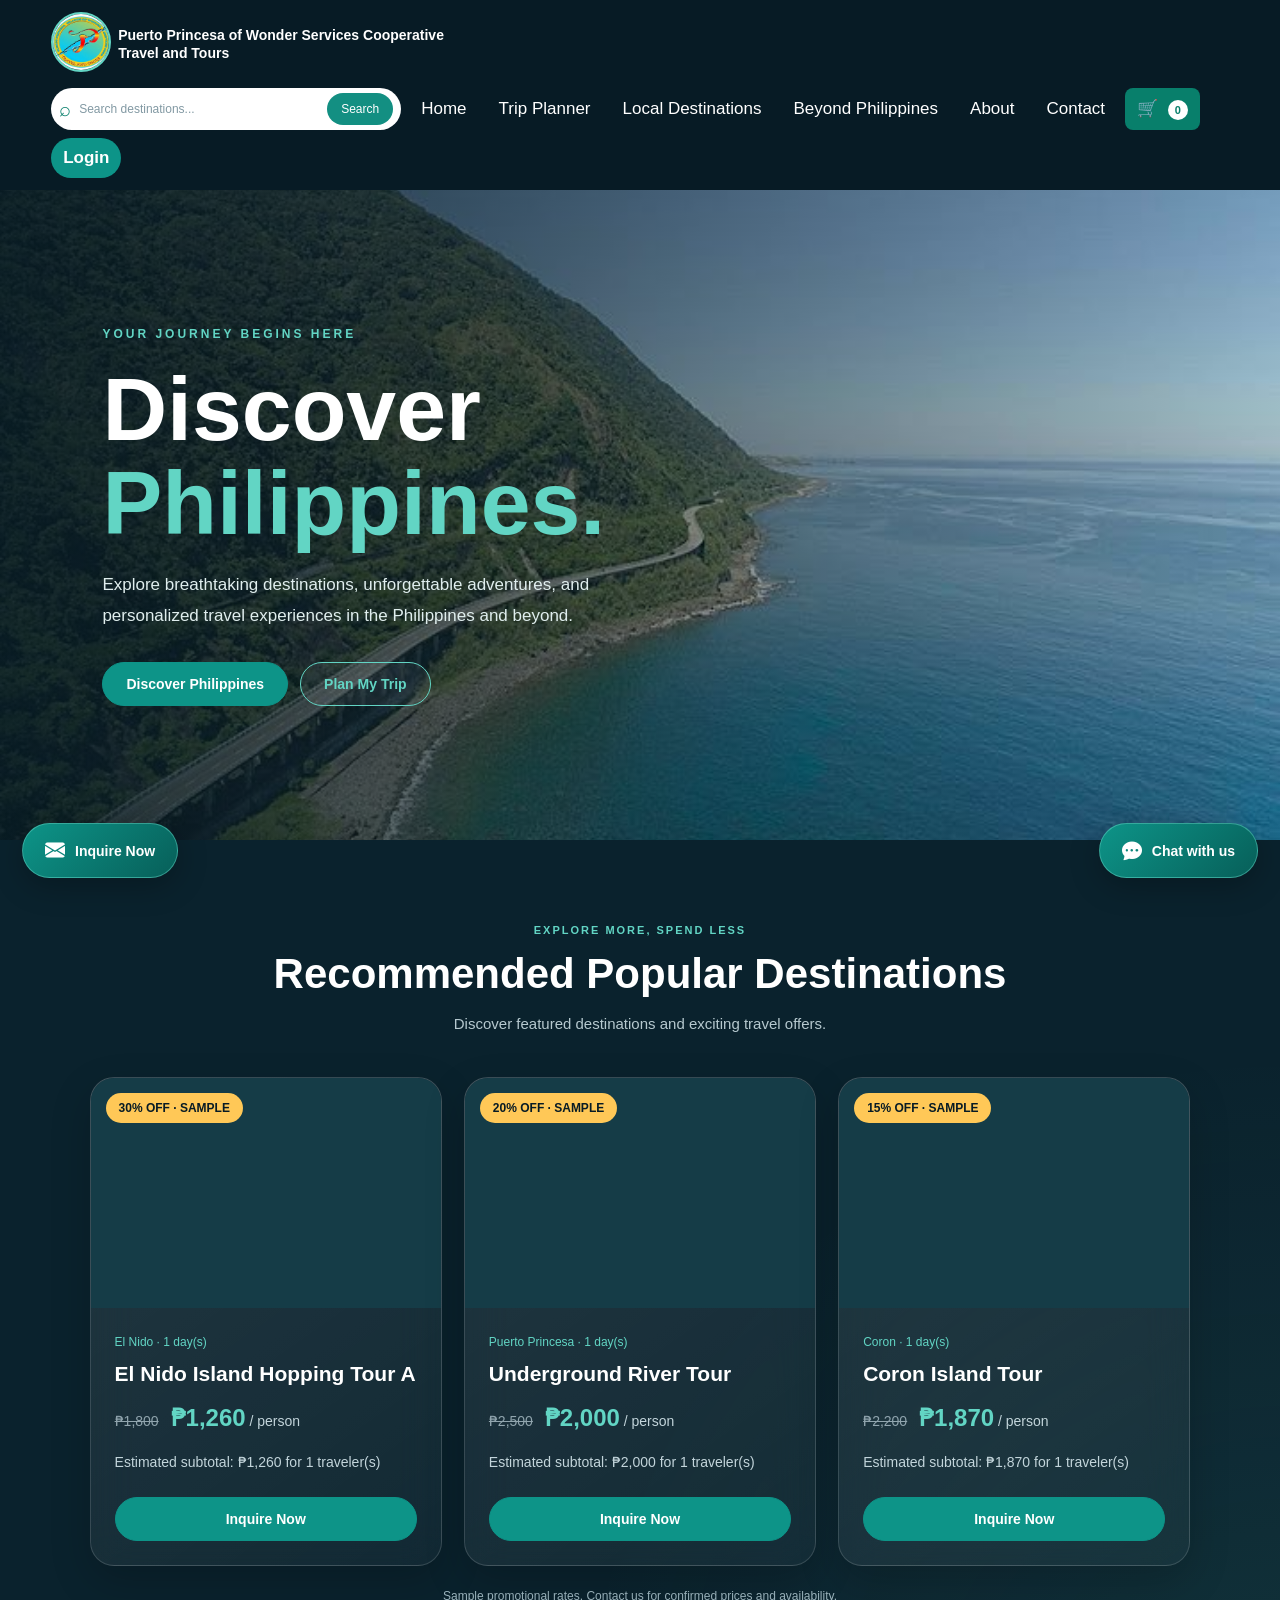
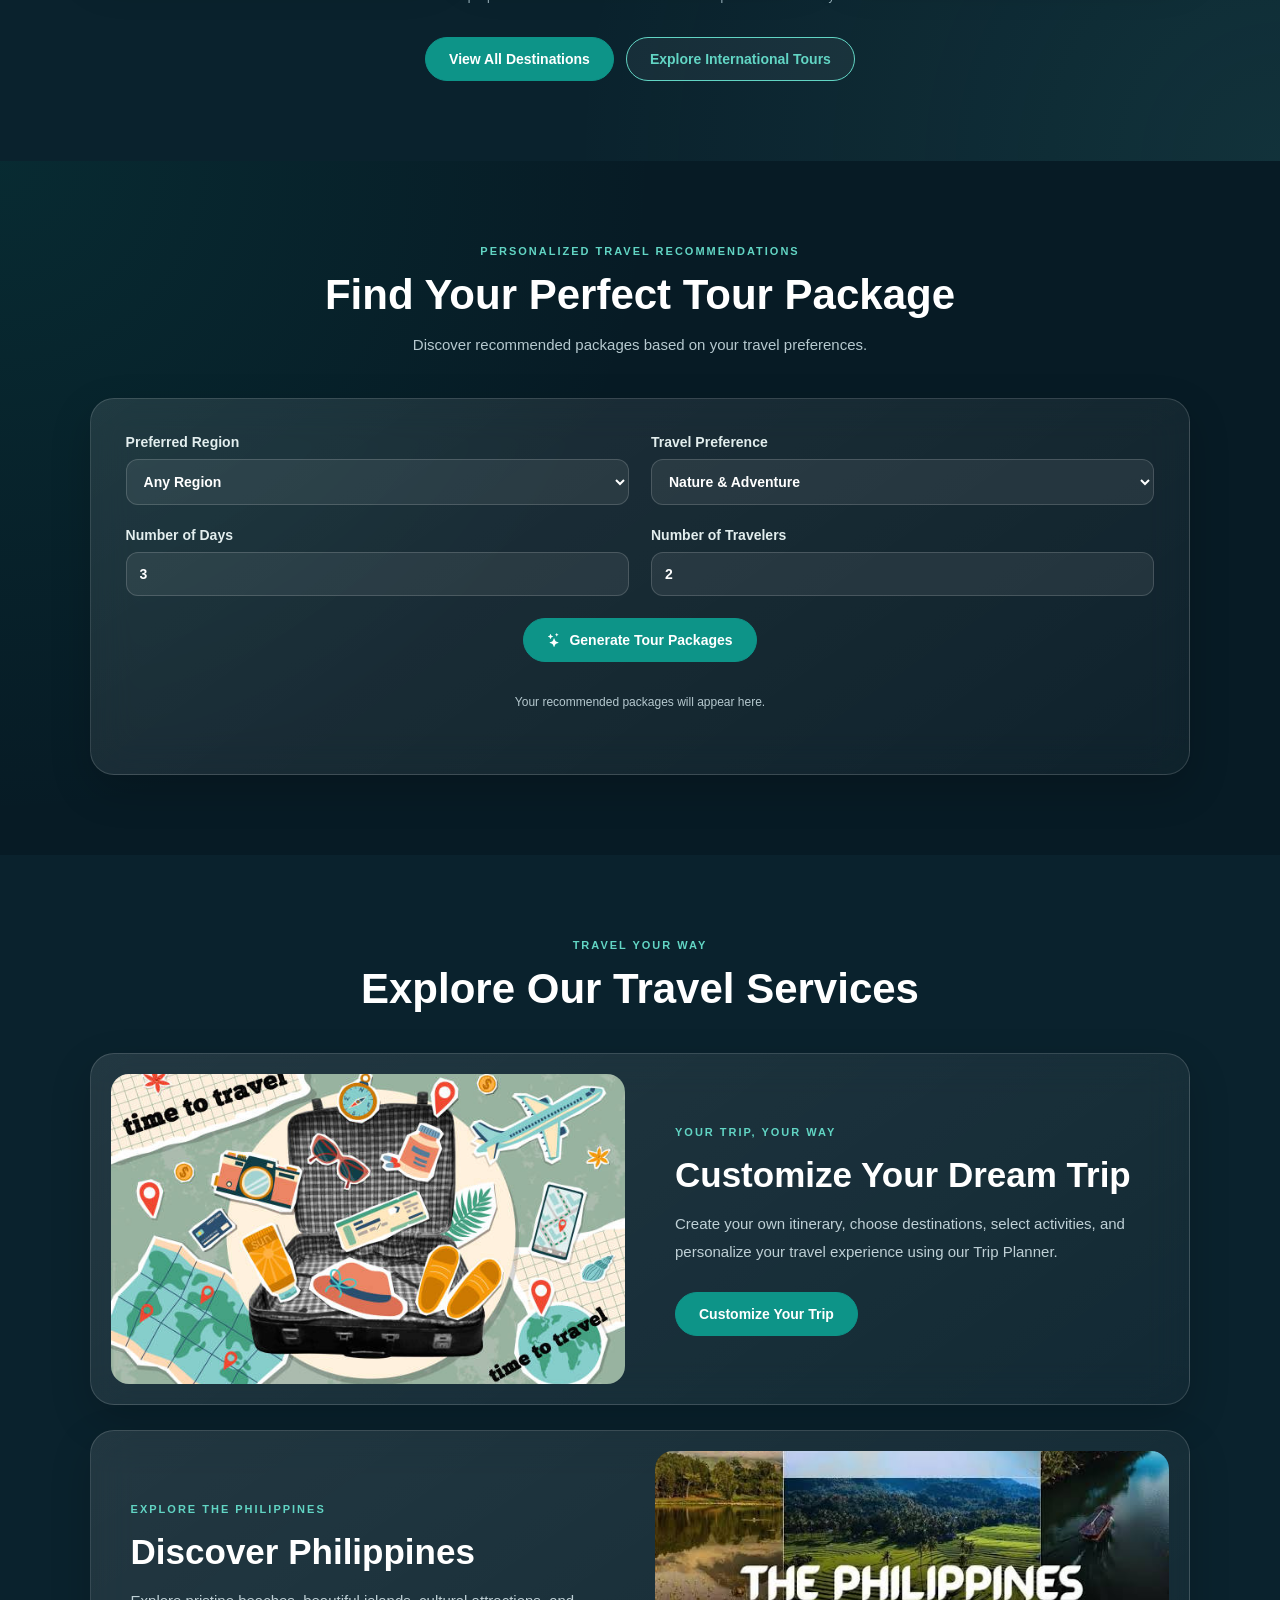
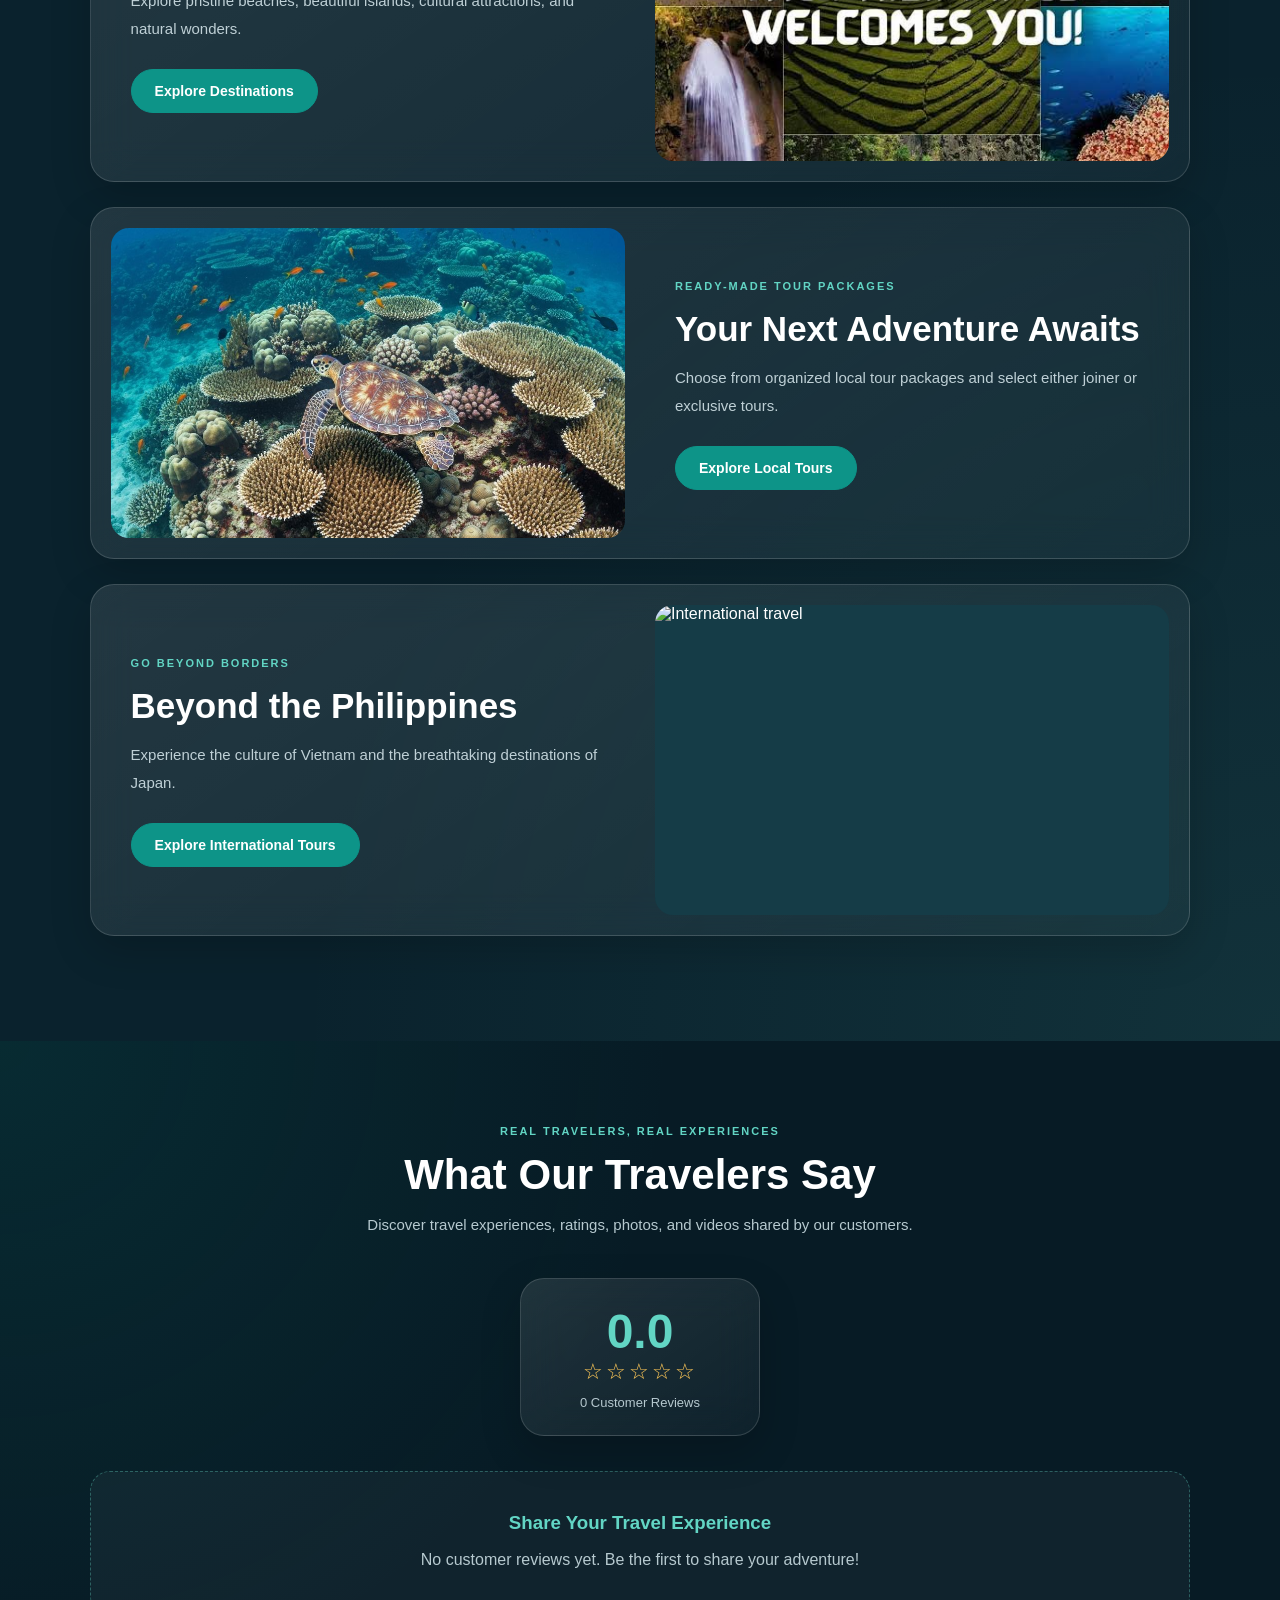
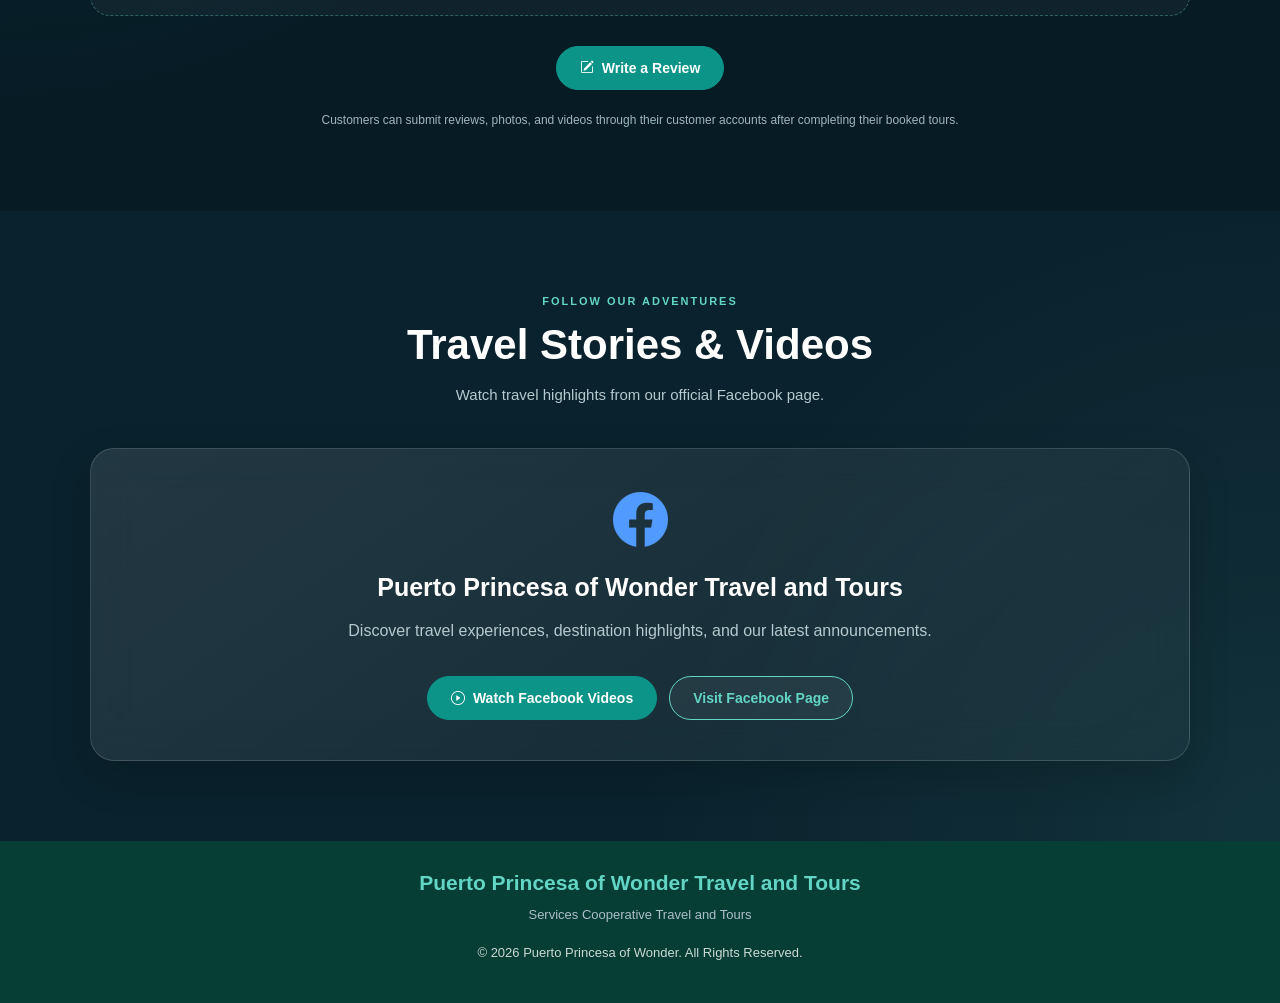
==== index.html @ e9b1c286 "Initial commit" ====
<!DOCTYPE html>
<html lang="en">

<head>
    <meta charset="UTF-8">
    <meta name="viewport" content="width=device-width, initial-scale=1.0">

    <title>Home | Puerto Princesa of Wonder</title>

    <link rel="stylesheet" href="style.css">
    <link rel="stylesheet" href="home.css">

    <link rel="stylesheet"
          href="https://cdn.jsdelivr.net/npm/bootstrap-icons@1.11.3/font/bootstrap-icons.min.css">
</head>

<body>

<!-- HEADER -->

<header aria-label="Website header" class="navbar">

    <div class="brand-container">

        <div class="company-logo">

            <img alt=""
                 onerror="this.hidden=true;this.nextElementSibling.hidden=false"
                 src="logo_travel_and_tour.jpg">

            <span aria-label="Company logo placeholder"
                  class="logo-fallback" hidden>PW</span>

        </div>

        <div class="brand">
            Puerto Princesa of Wonder Services Cooperative Travel and Tours
        </div>

    </div>

    <nav aria-label="Main navigation" class="nav-links">

        <form class="home-search" id="headerSearchForm" role="search">

            <span aria-hidden="true">⌕</span>

            <input aria-label="Search destinations"
                   id="home-location-search"
                   placeholder="Search destinations..."
                   type="search">

            <button type="submit">Search</button>

            <div class="search-results" id="home-search-results"></div>

        </form>

        <a href="index.html">Home</a>

        <a href="tripplanner.html">Trip Planner</a>

        <a href="local-destinations.html">Local Destinations</a>

        <a href="beyond-philippines.html">Beyond Philippines</a>

        <a href="about.html">About</a>

        <a href="contact.html">Contact</a>

        <button aria-label="Open shopping cart"
                class="cart-nav-btn"
                onclick="if(typeof openCart==='function')openCart()"
                type="button">

            🛒 <span id="cart-count">0</span>

        </button>

        <button class="login-nav-btn"
                onclick="if(typeof showLoginNotice==='function')showLoginNotice();else location.href='login.html'"
                type="button">

            Login

        </button>

    </nav>

</header>


<main id="home-page">

    <!-- HERO SECTION -->

    <section class="landing-hero">

        <div class="landing-hero-content">

            <span class="home-eyebrow">
                YOUR JOURNEY BEGINS HERE
            </span>

            <h1>
                Discover<br>
                <span>Philippines.</span>
            </h1>

            <p>
                Explore breathtaking destinations, unforgettable
                adventures, and personalized travel experiences
                in the Philippines and beyond.
            </p>

            <div class="home-actions">

                <a href="local-destinations.html" class="home-btn">
                    Discover Philippines
                </a>

                <a href="tripplanner.html" class="home-btn outline">
                    Plan My Trip
                </a>

            </div>

        </div>

    </section>


    <!-- RECOMMENDED POPULAR DESTINATIONS -->

    <section class="landing-section" id="popular-destinations">

        <div class="landing-heading">

            <span>EXPLORE MORE, SPEND LESS</span>

            <h2>Recommended Popular Destinations</h2>

            <p>
                Discover featured destinations and exciting travel offers.
            </p>

        </div>

        <div class="landing-grid" id="popular-grid"></div>

        <p class="landing-note">
            Sample promotional rates. Contact us for confirmed
            prices and availability.
        </p>

        <div class="home-actions center">

            <a href="local-destinations.html" class="home-btn">
                View All Destinations
            </a>

            <a href="beyond-philippines.html" class="home-btn outline">
                Explore International Tours
            </a>

        </div>

    </section>


    <!-- TOUR PACKAGE GENERATOR -->

    <section class="landing-section" id="tour-generator">

        <div class="landing-heading">

            <span>PERSONALIZED TRAVEL RECOMMENDATIONS</span>

            <h2>Find Your Perfect Tour Package</h2>

            <p>
                Discover recommended packages based on your travel preferences.
            </p>

        </div>

        <div class="landing-glass generator-panel">

            <form id="generatorForm" class="landing-form">

                <label>

                    Preferred Region

                    <select id="predict-region">

                        <option value="any">Any Region</option>
                        <option value="Palawan">Palawan</option>
                        <option value="Luzon">Luzon</option>
                        <option value="Visayas">Visayas</option>
                        <option value="Mindanao">Mindanao</option>
                        <option value="International">International</option>

                    </select>

                </label>

                <label>

                    Travel Preference

                    <select id="predict-style">

                        <option value="nature">Nature & Adventure</option>
                        <option value="beach">Beach & Island Hopping</option>
                        <option value="culture">Culture & City Tours</option>
                        <option value="relax">Relaxation</option>

                    </select>

                </label>

                <label>

                    Number of Days

                    <input type="number"
                           id="predict-days"
                           min="1"
                           max="30"
                           value="3"
                           required>

                </label>

                <label>

                    Number of Travelers

                    <input type="number"
                           id="predict-pax"
                           min="1"
                           max="100"
                           value="2"
                           required>

                </label>

                <div class="full-width">

                    <button type="submit" class="home-btn">

                        <i class="bi bi-stars"></i>

                        Generate Tour Packages

                    </button>

                </div>

            </form>

            <div id="prediction-results" aria-live="polite">

                <p class="landing-note">
                    Your recommended packages will appear here.
                </p>

            </div>

        </div>

    </section>


    <!-- WEBSITE FEATURES -->

    <section class="landing-section" id="features">

        <div class="landing-heading">

            <span>TRAVEL YOUR WAY</span>

            <h2>Explore Our Travel Services</h2>

        </div>

        <article class="landing-glass feature-card">

            <img src="customize-pic.jpg"
                 alt="Customized travel experience"
                 loading="lazy">

            <div class="feature-copy">

                <span>YOUR TRIP, YOUR WAY</span>

                <h2>Customize Your Dream Trip</h2>

                <p>
                    Create your own itinerary, choose destinations,
                    select activities, and personalize your travel
                    experience using our Trip Planner.
                </p>

                <a href="tripplanner.html" class="home-btn">
                    Customize Your Trip
                </a>

            </div>

        </article>

        <article class="landing-glass feature-card reverse">

            <img src="discover.jpg"
                 alt="Philippine destinations"
                 loading="lazy">

            <div class="feature-copy">

                <span>EXPLORE THE PHILIPPINES</span>

                <h2>Discover Philippines</h2>

                <p>
                    Explore pristine beaches, beautiful islands,
                    cultural attractions, and natural wonders.
                </p>

                <a href="local-destinations.html" class="home-btn">
                    Explore Destinations
                </a>

            </div>

        </article>

        <article class="landing-glass feature-card">

            <img src="local-tours.jpg"
                 alt="Local tour packages"
                 loading="lazy">

            <div class="feature-copy">

                <span>READY-MADE TOUR PACKAGES</span>

                <h2>Your Next Adventure Awaits</h2>

                <p>
                    Choose from organized local tour packages
                    and select either joiner or exclusive tours.
                </p>

                <a href="tripplanner.html" class="home-btn">
                    Explore Local Tours
                </a>

            </div>

        </article>

        <article class="landing-glass feature-card reverse">

            <img src="japan.jpg"
                 alt="International travel"
                 loading="lazy">

            <div class="feature-copy">

                <span>GO BEYOND BORDERS</span>

                <h2>Beyond the Philippines</h2>

                <p>
                    Experience the culture of Vietnam and the
                    breathtaking destinations of Japan.
                </p>

                <a href="beyond-philippines.html" class="home-btn">
                    Explore International Tours
                </a>

            </div>

        </article>

    </section>


    <!-- CUSTOMER REVIEWS -->

    <section class="landing-section" id="customer-reviews">

        <div class="landing-heading">

            <span>REAL TRAVELERS, REAL EXPERIENCES</span>

            <h2>What Our Travelers Say</h2>

            <p>
                Discover travel experiences, ratings, photos,
                and videos shared by our customers.
            </p>

        </div>

        <div class="landing-glass rating-summary">

            <h2 id="average-rating">0.0</h2>

            <div class="review-stars" id="average-stars">
                ☆☆☆☆☆
            </div>

            <p id="total-reviews">0 Customer Reviews</p>

        </div>

        <div class="landing-grid" id="customer-review-grid">

            <!-- Reviews generated by home.js -->

        </div>

        <div class="home-actions center">

            <a href="customer-account.html#my-reviews"
               class="home-btn">

                <i class="bi bi-pencil-square"></i>

                Write a Review

            </a>

            <button type="button"
                    class="home-btn outline"
                    id="view-all-reviews"
                    hidden>

                View All Reviews

            </button>

        </div>

        <p class="landing-note">
            Customers can submit reviews, photos, and videos
            through their customer accounts after completing
            their booked tours.
        </p>

    </section>


    <!-- FACEBOOK VIDEOS -->

    <section class="landing-section" id="facebook-videos">

        <div class="landing-heading">

            <span>FOLLOW OUR ADVENTURES</span>

            <h2>Travel Stories & Videos</h2>

            <p>
                Watch travel highlights from our official Facebook page.
            </p>

        </div>

        <div class="landing-glass facebook-panel">

            <i class="bi bi-facebook facebook-logo"></i>

            <h2>Puerto Princesa of Wonder Travel and Tours</h2>

            <p>
                Discover travel experiences, destination highlights,
                and our latest announcements.
            </p>

            <div class="facebook-video-grid"
                 id="facebook-video-grid"></div>

            <div class="home-actions center">

                <a href="https://www.facebook.com/puertoprincesaislandsofwonderTours/videos/"
                   target="_blank"
                   rel="noopener noreferrer"
                   class="home-btn">

                    <i class="bi bi-play-circle"></i>

                    Watch Facebook Videos

                </a>

                <a href="https://www.facebook.com/puertoprincesaislandsofwonderTours"
                   target="_blank"
                   rel="noopener noreferrer"
                   class="home-btn outline">

                    Visit Facebook Page

                </a>

            </div>

        </div>

    </section>

</main>


<!-- FOOTER -->

<footer>

    <div class="footer-brand">
        Puerto Princesa of Wonder Travel and Tours
    </div>

    <p>
        Services Cooperative Travel and Tours
    </p>

    <p class="copyright">
        © 2026 Puerto Princesa of Wonder. All Rights Reserved.
    </p>

</footer>


<!-- FLOATING INQUIRY BOX - LEFT -->

<div class="landing-support inquiry-support">

    <section class="support-window" id="inquiryWindow" hidden>

        <div class="support-heading">

            <div>
                <h3>Travel Inquiry</h3>
                <small>Let us help plan your trip</small>
            </div>

            <button type="button"
                    id="inquiryClose"
                    aria-label="Close inquiry">

                &times;

            </button>

        </div>

        <form id="quickInquiry" class="quick-inquiry">

            <label>
                Full Name
                <input type="text" name="name" required>
            </label>

            <label>
                Email Address
                <input type="email" name="email" required>
            </label>

            <label>
                Contact Number
                <input type="tel" name="contact" required>
            </label>

            <label>

                Preferred Destination

                <select name="destination" required>

                    <option value="">Select Destination</option>
                    <option>Puerto Princesa</option>
                    <option>El Nido</option>
                    <option>Coron</option>
                    <option>Port Barton</option>
                    <option>Japan</option>
                    <option>Vietnam</option>
                    <option>Other</option>

                </select>

            </label>

            <label>
                Travel Date
                <input type="date" name="date" required>
            </label>

            <label>

                Number of Travelers

                <input type="number"
                       name="pax"
                       min="1"
                       max="100"
                       value="2"
                       required>

            </label>

            <label>

                Your Message

                <textarea name="message"
                          rows="3"
                          placeholder="Tell us about your trip..."
                          required></textarea>

            </label>

            <button type="submit" class="home-btn">
                Send Email Inquiry
            </button>

            <small>
                Opens your email application to send your inquiry.
            </small>

        </form>

    </section>

    <button class="support-toggle"
            id="inquiryToggle"
            type="button"
            aria-expanded="false">

        <i class="bi bi-envelope-fill"></i>

        Inquire Now

    </button>

</div>


<!-- FLOATING CHATBOT - RIGHT -->

<div class="landing-support chatbot-support">

    <section class="support-window" id="chatbotWindow" hidden>

        <div class="support-heading">

            <div>

                <h3>Travel Assistant</h3>

                <small>● Automated Travel Assistant</small>

            </div>

            <button type="button"
                    id="chatbotClose"
                    aria-label="Close chatbot">

                &times;

            </button>

        </div>

        <div class="landing-chat-messages"
             id="chatbotMessages"
             aria-live="polite">

            <div class="landing-message bot">

                Hello! 👋 Welcome to Puerto Princesa of Wonder.
                How can I assist you today?

            </div>

        </div>

        <div class="chat-options">

            <button type="button" data-chat="Tour packages">
                Tour Packages
            </button>

            <button type="button" data-chat="How to book?">
                How to Book
            </button>

            <button type="button" data-chat="Contact information">
                Contact Us
            </button>

        </div>

        <form id="chatbotForm" class="landing-chat-input">

            <input type="text"
                   id="chatbotInput"
                   placeholder="Type your message..."
                   aria-label="Chat message"
                   maxlength="500"
                   autocomplete="off"
                   required>

            <button type="submit" aria-label="Send message">

                <i class="bi bi-send-fill"></i>

            </button>

        </form>

    </section>

    <button class="support-toggle"
            id="chatbotToggle"
            type="button"
            aria-expanded="false">

        <i class="bi bi-chat-dots-fill"></i>

        Chat with us

    </button>

</div>


<!-- SHOPPING CART -->

<div class="cart-overlay"
     id="cart-overlay"
     onclick="closeCart()">

    <div class="cart-panel" onclick="event.stopPropagation()">

        <div class="cart-header">

            <h2>🛒 Your Shopping Cart</h2>

            <button type="button"
                    onclick="closeCart()"
                    aria-label="Close cart">

                ✕

            </button>

        </div>

        <div id="cart-items"></div>

        <div class="cart-footer">

            <h3>Total: ₱<span id="cart-total">0</span></h3>

            <button type="button"
                    onclick="location.href='tripplanner.html'">

                Continue to Trip Planner

            </button>

        </div>

    </div>

</div>


<script src="script.js" defer></script>
<script src="home.js" defer></script>

</body>
</html>
---- style.css ----
/* =========================
   GLOBAL
========================= */

* {
    margin: 0;
    padding: 0;
    box-sizing: border-box;
}

html {
    scroll-behavior: smooth;
}

body {
    font-family: Arial, Helvetica, sans-serif;
    background: #071b25;
    color: white;
}

button, input, select, textarea {
    font: inherit;
}

button {
    cursor: pointer;
}


/* =========================
   NAVBAR
========================= */

.navbar {
    width: 100%;
    min-height: 85px;
    padding: 12px 4%;
    display: flex;
    align-items: center;
    justify-content: space-between;
    gap: 20px;
    background: #071b25;
    position: sticky;
    top: 0;
    z-index: 1000;
}

.brand-container {
    display: flex;
    align-items: center;
    gap: 7px;
    flex-shrink: 0;
}

.company-logo img {
    width: 60px;
    height: 60px;
    object-fit: cover;
    border-radius: 50%;
    border: 2px solid #62d5c4;
}

.brand {
    color: white;
    font-size: 14px;
    font-weight: 900;
    line-height: 1.3;
    max-width: 330px;
}

.nav-links {
    display: flex;
    align-items: center;
    justify-content: flex-end;
    gap: 8px;
    flex-wrap: wrap;
}

.nav-links a,
.nav-links button {
    border: none;
    background: transparent;
    color: white;
    padding: 10px 12px;
    border-radius: 24px;
    font-size: 17px;
    text-decoration: none;
    white-space: nowrap;
    transition: 0.3s;
}

.nav-links a:hover,
.nav-links button:hover {
    background: rgba(22,135,125,0.12);
    color: #62d5c4;
}

/* LOGIN BUTTON */

.login-nav-btn,
.nav-links .login-nav-btn {
    background: #0d9488;
    color: white;
    font-weight: bold;
}

.login-nav-btn:hover {
    background: #08776f;
    color: white;
}

/* CART NAV BUTTON */

.cart-nav-btn,
.nav-links .cart-nav-btn {
    background: #087f6b;
    color: white;
    border-radius: 8px;
}

#cart-count {
    display: inline-grid;
    place-items: center;
    min-width: 20px;
    height: 20px;
    margin-left: 5px;
    padding: 0 5px;
    border-radius: 20px;
    background: white;
    color: #087f6b;
    font-size: 11px;
    font-weight: bold;
}

/* =========================
   HOME SEARCH BAR
========================= */

.home-search {
    display: flex;
    align-items: center;
    gap: 8px;
    width: 350px;
    max-width: 100%;
    min-height: 42px;
    padding: 5px 8px;
    background: white;
    border-radius: 25px;
    color: #17313d;
    position: relative;
}

.home-search span {
    font-size: 20px;
    color: #087f6b;
}

.home-search input {
    flex: 1;
    min-width: 0;
    width: 100%;
    border: none;
    outline: none;
    background: transparent;
    color: #172b35;
    font-size: 12px;
}

.home-search input::placeholder {
    color: #8299a3;
}

.home-search button {
    border: none;
    padding: 9px 14px;
    border-radius: 20px;
    background: #138f82;
    color: white;
    font-size: 12px;
}

.home-search button:hover {
    background: #08776d;
}

/* SEARCH SUGGESTIONS */

.search-results {
    position: absolute;
    top: calc(100% + 8px);
    left: 0;
    width: 100%;
    max-height: 200px;
    overflow-y: auto;
    display: none;
    flex-direction: column;
    background: white;
    border-radius: 12px;
    box-shadow: 0 8px 25px rgba(0,0,0,0.2);
    z-index: 9999;
}

.search-results button,
.search-results a,
.search-results .search-result-item {
    display: block;
    width: 100%;
    padding: 13px 18px;
    text-align: left;
    text-decoration: none;
    background: white;
    color: #17313d;
    border: none;
    border-bottom: 1px solid #eee;
    cursor: pointer;
    font-size: 14px;
}

.search-results button:hover,
.search-results a:hover,
.search-results .search-result-item:hover {
    background: #e9f6f3;
    color: #087f70;
}

/* =========================
   HOME HERO
========================= */

.home-hero {
    min-height: 620px;
    height: 88vh;
    position: relative;
    display: flex;
    align-items: center;
    background:
        url("https://images.unsplash.com/photo-1518509562904-e7ef99cdcc86?auto=format&fit=crop&w=2000&q=85")
        center/cover no-repeat;
}

.hero-overlay {
    position: absolute;
    inset: 0;
    background: linear-gradient(
        90deg,
        rgba(3,20,28,0.88),
        rgba(3,20,28,0.55),
        rgba(3,20,28,0.12)
    );
}

.home-content {
    position: relative;
    z-index: 2;
    max-width: 700px;
    padding: 0 8%;
}

.tagline {
    color: #62d5c4;
    font-size: 13px;
    font-weight: bold;
    letter-spacing: 3px;
}

.home-content h1 {
    font-size: clamp(55px,7vw,90px);
    line-height: 1.05;
    margin: 20px 0;
    font-weight: 900;
}

.home-content h1 span {
    color: #62d5c4;
}

.home-content p {
    max-width: 520px;
    color: #e0eeee;
    font-size: 16px;
    line-height: 1.8;
    margin-bottom: 30px;
}

/* BUTTONS */

.explore-btn,
.primary-btn,
.secondary-btn {
    display: inline-block;
    padding: 13px 25px;
    border: none;
    border-radius: 30px;
    font-size: 14px;
    font-weight: bold;
    text-decoration: none;
    transition: 0.3s;
}

.explore-btn,
.primary-btn {
    background: #0d9488;
    color: white;
}

.secondary-btn {
    background: transparent;
    border: 1px solid #62d5c4;
    color: white;
}

.explore-btn:hover,
.primary-btn:hover {
    background: #08776f;
    transform: translateY(-3px);
}

.secondary-btn:hover {
    background: #62d5c4;
    color: #071b25;
}

/* =========================
   SECTION HEADINGS
========================= */

.section-heading {
    text-align: center;
    margin-bottom: 45px;
}

.section-heading span {
    color: #62d5c4;
    font-size: 12px;
    font-weight: bold;
    letter-spacing: 3px;
}

.section-heading h2 {
    font-size: 36px;
    margin: 15px 0;
}

.section-heading p {
    color: #aebfca;
    font-size: 14px;
    line-height: 1.7;
}

/* =========================
   TOP DESTINATIONS
========================= */

.destinations {
    padding: 100px 8%;
    background: #0a222d;
}

.destination-grid {
    display: grid;
    grid-template-columns: repeat(3,minmax(0,1fr));
    gap: 25px;
}

.destination-card {
    background: #102d38;
    border-radius: 18px;
    overflow: hidden;
    border: 1px solid rgba(255,255,255,0.07);
    transition: 0.3s;
}

.destination-card:hover {
    transform: translateY(-8px);
    border-color: #62d5c4;
}

.destination-card img {
    width: 100%;
    height: 240px;
    object-fit: cover;
    display: block;
    transition: 0.4s;
}

.destination-card:hover img {
    transform: scale(1.03);
}

.destination-info {
    padding: 25px;
}

.destination-info span {
    color: #62d5c4;
    font-size: 11px;
    font-weight: bold;
    letter-spacing: 2px;
}

.destination-info h3 {
    color: white;
    font-size: 23px;
    margin: 12px 0;
}

.destination-info p {
    color: #b6c9c8;
    font-size: 14px;
    line-height: 1.8;
    margin-bottom: 20px;
}

.destination-info button {
    background: #087f6b;
    color: white;
    border: none;
    padding: 12px 18px;
    border-radius: 8px;
    font-weight: bold;
}

.destination-info button:hover {
    background: #075d50;
}

.center-action {
    display: flex;
    justify-content: center;
    flex-wrap: wrap;
    gap: 12px;
    margin-top: 35px;
}

/* =========================
   PREDICTIVE ANALYTICS
========================= */

.home-page {
    padding: 90px 8%;
    background: #173e38;
}

.home-page .section-heading h2 {
    color: #173e38;
}

.home-page .section-heading p {
    color: #777;
}

.prediction-panel {
    max-width: 950px;
    margin: auto;
    padding: 30px;
    background: rgb(4, 47, 164);
    border-radius: 20px;
    box-shadow: 0 12px 35px rgba(23,61,55,0.08);
}

/* FORM */

.custom-form {
    display: grid;
    grid-template-columns: repeat(2,minmax(0,1fr));
    gap: 22px;
}

.form-group {
    display: flex;
    flex-direction: column;
    gap: 9px;
    min-width: 0;
}

.form-group label {
    font-weight: 600;
    color: #244c45;
    font-size: 14px;
}

.form-group input,
.form-group select,
.form-group textarea {
    width: 100%;
    padding: 14px;
    border: 1px solid #ddd;
    border-radius: 9px;
    font-size: 14px;
    outline: none;
    font-family: inherit;
    background: white;
    color: #173e38;
}

.form-group input:focus,
.form-group select:focus,
.form-group textarea:focus {
    border-color: #159b82;
}

.full-width {
    grid-column: 1 / -1;
}

.prediction-results {
    margin-top: 22px;
    padding: 20px;
    border-radius: 14px;
    background: #f1f8f6;
    color: #173e38;
}


/* =========================
   FOOTER
========================= */

footer {
    padding: 40px 8%;
    text-align: center;
    background: #05151d;
}

.footer-brand {
    color: #62d5c4;
    font-size: 18px;
    font-weight: bold;
    margin-bottom: 10px;
}

footer p {
    color: #aebfca;
    font-size: 13px;
    line-height: 1.8;
}

.copyright {
    margin-top: 15px;
    font-size: 12px;
}

/* =========================
   SHOPPING CART
========================= */

.cart-overlay {
    display: none;
    position: fixed;
    inset: 0;
    z-index: 2000;
    background: rgba(0,0,0,0.55);
    justify-content: flex-end;
    align-items: stretch;
}

.cart-panel {
    background: white;
    width: min(450px,100%);
    height: 100%;
    padding: 25px;
    overflow-y: auto;
    box-shadow: -12px 0 35px rgba(0,0,0,0.18);
}

.cart-header {
    display: flex;
    justify-content: space-between;
    align-items: center;
    border-bottom: 1px solid #eee;
    padding-bottom: 20px;
}

.cart-header h2 {
    font-size: 21px;
    color: #173e38;
}

.cart-header button {
    border: none;
    background: transparent;
    font-size: 22px;
    color: #173e38;
}

.cart-item {
    display: flex;
    align-items: center;
    justify-content: space-between;
    gap: 15px;
    padding: 14px 0;
    border-bottom: 1px solid #e8eeec;
}

.cart-item h4 {
    color: #173e38;
}

.cart-item p {
    color: #888;
    font-size: 13px;
    margin-top: 5px;
}

.cart-item button {
    border: none;
    background: #fff0ed;
    color: #b23c2b;
    padding: 8px 12px;
    border-radius: 8px;
}

.cart-footer {
    margin-top: 30px;
}

.cart-footer h3 {
    margin-bottom: 20px;
    color: #173e38;
}

.cart-footer button {
    width: 100%;
    padding: 15px;
    background: #087f6b;
    color: white;
    border: none;
    border-radius: 8px;
}

.empty-cart {
    text-align: center;
    color: #999;
    padding: 40px 0;
}

/* =========================
   RESPONSIVE DESIGN
========================= */

@media (max-width: 1050px) {
    .navbar {
        padding: 12px 2.5%;
    }

    .brand {
        font-size: 12px;
        max-width: 260px;
    }

    .company-logo img {
        width: 50px;
        height: 50px;
    }

    .nav-links {
        gap: 5px;
    }
}

@media (max-width: 800px) {
    .navbar {
        flex-direction: column;
        justify-content: center;
        gap: 13px;
    }

    .brand-container {
        justify-content: center;
    }

    .nav-links {
        justify-content: center;
    }

    .home-hero {
        height: 650px;
        min-height: 550px;
    }

    .destination-grid,
    .contact-details {
        grid-template-columns: 1fr;
    }

    .about-content {
        grid-template-columns: 1fr;
        gap: 35px;
    }

    .about-image {
        min-height: 300px;
    }

    .section-heading h2 {
        font-size: 29px;
    }

    .about-text h2 {
        font-size: 31px;
    }
}

@media (max-width: 600px) {
    .brand {
        font-size: 12px;
        max-width: 75vw;
        white-space: normal;
    }

    .nav-links {
        gap: 5px;
    }

    .nav-links a,
    .nav-links button {
        font-size: 11px;
        padding: 8px;
    }

    .home-search {
        width: 100%;
    }

    .home-content h1 {
        font-size: 52px;
    }

    .home-content p {
        font-size: 14px;
    }

    .home-page .custom-form {
        grid-template-columns: 1fr;
    }

    .full-width {
        grid-column: 1 / -1;
    }

    .prediction-panel {
        padding: 20px;
    }

    .destinations,
    .about-section,
    .contact-section,
    .home-page {
        padding: 70px 6%;
    }

    .center-action {
        flex-direction: column;
    }

    .center-action button {
        width: 100%;
    }
}




/* =================================
   TRAVEL RECOMMENDATIONS SECTION
================================= */

.home-page {
  width: 100%;
  padding: 80px 7%;
  background: #0a222d;
}

/* Section Heading */

.home-page .section-heading {
  text-align: center;
  max-width: 850px;
  margin: 0 auto 35px;
}

.home-page .section-heading span {
  display: inline-block;
  color: #ffffff;
  font-size: 20px;
  font-weight: 1000;
  letter-spacing: 1px;
  margin-bottom: 12px;
}

.home-page .section-heading h2 {
  font-size: 36px;
  font-weight: 800;
  color: #173b4f;
  margin-bottom: 15px;
}

.home-page .section-inner {
  max-width: 750px;
  margin: 0 auto 30px;
  text-align: center;
}

.home-page .section-inner p {
  color: #667781;
  font-size: 15px;
  line-height: 1.8;
  margin: 0;
}

/* Generator Panel */

.generator-panel {
  max-width: 1050px;
  margin: 0 auto;
  padding: 35px;
  background: #ffffff;
  border-radius: 18px;
  box-shadow: 0 8px 30px rgba(20, 55, 75, 0.08);
  border: 1px solid #e7eef2;
}

/* Generator Form */

.generator-form {
  display: grid;
  grid-template-columns: repeat(2, 1fr);
  gap: 22px;
}

.generator-form .form-group {
  display: flex;
  flex-direction: column;
  gap: 9px;
}

.generator-form .form-group label {
  font-size: 14px;
  font-weight: 700;
  color: #294957;
}

.generator-form .form-group select,
.generator-form .form-group input {
  width: 100%;
  height: 48px;
  padding: 0 15px;
  border: 1px solid #d8e2e8;
  border-radius: 9px;
  outline: none;
  background: #f9fbfc;
  color: #344b57;
  font-size: 14px;
  transition: 0.3s ease;
}

.generator-form .form-group select:focus,
.generator-form .form-group input:focus {
  border-color: #078b83;
  background: #ffffff;
  box-shadow: 0 0 0 3px rgba(7, 139, 131, 0.12);
}

/* Generate Button */

.gen-submit {
  grid-column: 1 / -1;
  text-align: center;
  margin-top: 8px;
}

.gen-submit .primary-btn {
  min-width: 230px;
  padding: 14px 28px;
  border: none;
  border-radius: 9px;
  background: #078b83;
  color: #ffffff;
  font-size: 15px;
  font-weight: 700;
  cursor: pointer;
  transition: 0.3s ease;
}

.gen-submit .primary-btn:hover {
  background: #056d67;
  transform: translateY(-2px);
  box-shadow: 0 6px 15px rgba(7, 139, 131, 0.2);
}

.generator-note {
  display: block;
  margin-top: 14px;
  color: #ffffff;
  font-size: 12px;
  line-height: 1.6;
}

/* Prediction Results */

.prediction-results {
  margin-top: 30px;
  padding: 25px;
  min-height: 100px;
  background: #f7fafb;
  border: 1px dashed #cbdde0;
  border-radius: 12px;
}

.prediction-results .placeholder {
  margin: 10px 0;
  text-align: center;
  color: #84939b;
  font-size: 14px;
}

/* Responsive Design */

@media (max-width: 768px) {
  .home-page {
    padding: 55px 5%;
  }

  .home-page .section-heading h2 {
    font-size: 28px;
  }

  .generator-panel {
    padding: 22px;
  }

  .generator-form {
    grid-template-columns: 1fr;
    gap: 18px;
  }

  .gen-submit {
    grid-column: 1;
  }

  .gen-submit .primary-btn {
    width: 100%;
  }
}

@media (max-width: 480px) {
  .home-page {
    padding: 45px 4%;
  }

  .home-page .section-heading h2 {
    font-size: 24px;
  }

  .generator-panel {
    padding: 17px;
  }

  .generator-form .form-group select,
  .generator-form .form-group input {
    height: 45px;
  }

  .prediction-results {
    padding: 18px;
  }
}





/* ==========================================
   TRIP PLANNER - MAIN PAGE
========================================== */

#planner-page,
#tours-page {
    display: block;
    width: 100%;
    min-height: 70vh;
    background: #f8f9fa;
    color: #333;
}

/* ==========================================
   HERO SECTION
========================================== */

#planner-page .subpage-hero,
#tours-page .subpage-hero {
    width: 100%;
    padding: 75px 20px;
    text-align: center;
    color: #fff;
    background: linear-gradient(135deg, #064b3e, #08745f);
}

#planner-page .eyebrow,
#tours-page .eyebrow {
    display: inline-block;
    margin-bottom: 15px;
    color: #f4c542;
    font-size: 13px;
    font-weight: 800;
    letter-spacing: 2px;
}

#planner-page .subpage-hero h1,
#tours-page .subpage-hero h1 {
    margin-bottom: 15px;
    font-size: clamp(27px, 4vw, 42px);
    font-weight: 800;
    line-height: 1.3;
}

#planner-page .subpage-hero p,
#tours-page .subpage-hero p {
    max-width: 650px;
    margin: 0 auto;
    color: #e8f3ef;
    font-size: 16px;
    line-height: 1.7;
}

/* ==========================================
   SECTION CONTAINER
========================================== */

#planner-page .section,
#tours-page .section {
    width: 100%;
    padding: 65px 20px;
}

#planner-page .section-inner,
#tours-page .section-inner {
    width: 100%;
    max-width: 1150px;
    margin: 0 auto;
}

/* ==========================================
   CHOICE CARDS
========================================== */

#planner-page .choice-grid {
    display: grid;
    grid-template-columns: repeat(2, minmax(0, 1fr));
    gap: 30px;
    max-width: 950px;
    margin: 0 auto;
}

#planner-page .choice-card {
    display: flex;
    flex-direction: column;
    align-items: center;
    justify-content: space-between;
    padding: 38px 30px;
    background: #fff;
    border: 1px solid #e5e5e5;
    border-radius: 18px;
    text-align: center;
    box-shadow: 0 8px 25px rgba(0, 0, 0, 0.07);
    transition: transform 0.3s ease, box-shadow 0.3s ease;
}

#planner-page .choice-card:hover {
    transform: translateY(-6px);
    box-shadow: 0 12px 30px rgba(0, 0, 0, 0.12);
}

#planner-page .choice-icon {
    margin-bottom: 20px;
    font-size: 48px;
}

#planner-page .choice-card h2 {
    margin-bottom: 15px;
    color: #064b3e;
    font-size: 25px;
    font-weight: 800;
}

#planner-page .choice-card p {
    min-height: 80px;
    margin-bottom: 25px;
    color: #666;
    font-size: 15px;
    line-height: 1.8;
}

/* ==========================================
   BUTTONS
========================================== */

#planner-page .primary-btn,
#tours-page .secondary-btn {
    display: inline-block;
    padding: 13px 23px;
    border: none;
    border-radius: 8px;
    font-size: 14px;
    font-weight: 700;
    cursor: pointer;
    transition: 0.3s ease;
}

#planner-page .primary-btn {
    background: #08745f;
    color: #fff;
}

#planner-page .primary-btn:hover {
    background: #064b3e;
    transform: translateY(-2px);
}

#planner-page .gold-btn {
    background: #e5ad28;
    color: #222;
}

#planner-page .gold-btn:hover {
    background: #cc9414;
}

/* ==========================================
   TOUR PACKAGE GENERATOR LINK
========================================== */

#planner-page .choice-note {
    margin-top: 35px;
    color: #666;
    text-align: center;
    font-size: 15px;
}

#planner-page .link-btn {
    padding: 0;
    border: none;
    background: transparent;
    color: #08745f;
    font-weight: 800;
    text-decoration: underline;
    cursor: pointer;
}

#planner-page .link-btn:hover {
    color: #e5ad28;
}

/* ==========================================
   TOUR CATALOG FILTER
========================================== */

#tours-page .tours-filter {
    display: flex;
    align-items: center;
    justify-content: flex-end;
    gap: 12px;
    margin-bottom: 30px;
}

#tours-page .tours-filter label {
    color: #064b3e;
    font-size: 13px;
    font-weight: 800;
}

#tours-page .tours-filter select {
    min-width: 190px;
    padding: 11px 15px;
    border: 1px solid #ccc;
    border-radius: 8px;
    background: #fff;
    color: #333;
    outline: none;
}

#tours-page .tours-filter select:focus {
    border-color: #08745f;
    box-shadow: 0 0 0 3px rgba(8, 116, 95, 0.12);
}

/* ==========================================
   TOUR CARDS
========================================== */

#tours-page .tour-tiles {
    display: grid;
    grid-template-columns: repeat(3, minmax(0, 1fr));
    gap: 25px;
    width: 100%;
}

#tours-page .tour-card,
#tours-page .tour-tile {
    overflow: hidden;
    background: #fff;
    border: 1px solid #e5e5e5;
    border-radius: 14px;
    box-shadow: 0 5px 18px rgba(0, 0, 0, 0.07);
    transition: 0.3s ease;
}

#tours-page .tour-card:hover,
#tours-page .tour-tile:hover {
    transform: translateY(-5px);
    box-shadow: 0 10px 25px rgba(0, 0, 0, 0.12);
}

#tours-page .tour-card img,
#tours-page .tour-tile img {
    display: block;
    width: 100%;
    height: 210px;
    object-fit: cover;
}

#tours-page .tour-card h3,
#tours-page .tour-tile h3 {
    margin: 18px 18px 10px;
    color: #064b3e;
    font-size: 19px;
    font-weight: 800;
}

#tours-page .tour-card p,
#tours-page .tour-tile p {
    margin: 0 18px 15px;
    color: #666;
    font-size: 14px;
    line-height: 1.6;
}

#tours-page .tour-card button,
#tours-page .tour-tile button {
    margin: 0 18px 20px;
}

/* ==========================================
   ACTION BUTTONS
========================================== */

#tours-page .form-actions {
    display: flex;
    flex-wrap: wrap;
    align-items: center;
    justify-content: center;
    gap: 15px;
    margin-top: 40px;
}

#tours-page .secondary-btn {
    background: #064b3e;
    color: #fff;
}

#tours-page .secondary-btn:hover {
    background: #08745f;
    transform: translateY(-2px);
}

/* ==========================================
   FOOTER
========================================== */

body > footer {
    width: 100%;
    padding: 30px 20px;
    background: #063d35;
    color: #fff;
    text-align: center;
}

body > footer .footer-brand {
    margin-bottom: 8px;
    font-size: 21px;
    font-weight: 800;
}

body > footer p {
    margin-bottom: 8px;
}

body > footer .copyright {
    margin-top: 15px;
    color: #cbd8d3;
    font-size: 13px;
}

/* ==========================================
   TABLET
========================================== */

@media (max-width: 900px) {
    #tours-page .tour-tiles {
        grid-template-columns: repeat(2, minmax(0, 1fr));
    }

    #planner-page .choice-grid {
        gap: 20px;
    }
}

/* ==========================================
   MOBILE
========================================== */

@media (max-width: 600px) {
    #planner-page .subpage-hero,
    #tours-page .subpage-hero {
        padding: 55px 18px;
    }

    #planner-page .section,
    #tours-page .section {
        padding: 40px 15px;
    }

    #planner-page .choice-grid {
        grid-template-columns: 1fr;
    }

    #planner-page .choice-card {
        padding: 30px 22px;
    }

    #planner-page .choice-card p {
        min-height: auto;
    }

    #tours-page .tour-tiles {
        grid-template-columns: 1fr;
    }

    #tours-page .tours-filter {
        align-items: flex-start;
        flex-direction: column;
    }

    #tours-page .tours-filter select {
        width: 100%;
    }

    #tours-page .form-actions {
        flex-direction: column;
    }

    #tours-page .secondary-btn {
        width: 100%;
    }
}







/* ==========================================
   CUSTOMIZE YOUR DREAM TRIP SECTION
========================================== */

#customize {
    width: 100%;
    padding: 80px 7%;
    background: #0a222d;
}

/* SECTION CONTAINER */

#customize .section-inner {
    max-width: 1200px;
    margin: 0 auto;
}

/* FEATURE LAYOUT */

#customize .feature-band {
    display: grid;
    grid-template-columns: 1fr 1fr;
    align-items: center;
    gap: 60px;
}

/* DESTINATION IMAGE */

#customize .feature-band img {
    display: block;
    width: 100%;
    height: 420px;
    object-fit: cover;
    border-radius: 18px;
    box-shadow: 0 12px 30px rgba(0, 0, 0, 0.12);
}

/* TEXT CONTENT */

#customize .feature-copy {
    display: flex;
    flex-direction: column;
    align-items: flex-start;
}

/* EYEBROW TEXT */

#customize .eyebrow {
    display: inline-block;
    color: #00ffee;
    font-size: 13px;
    font-weight: 800;
    letter-spacing: 2px;
    text-transform: uppercase;
    margin-bottom: 18px;
}

/* SECTION TITLE */

#customize .feature-copy h2 {
    color: #ffffff;
    font-size: clamp(30px, 3.5vw, 44px);
    font-weight: 900;
    line-height: 1.2;
    margin: 0 0 22px;
}

/* DESCRIPTION */

#customize .feature-copy p {
    color: #ffffff;
    font-size: 16px;
    line-height: 1.9;
    max-width: 520px;
    margin: 0 0 30px;
}

/* START PLANNING BUTTON */

#customize .feature-copy .btn-primary {
    display: inline-flex;
    align-items: center;
    justify-content: center;

    padding: 14px 30px;
    min-height: 50px;

    background: #0d9488;
    color: #ffffff;
    border: 1px solid #0d9488;
    border-radius: 30px;

    font-size: 15px;
    font-weight: 700;
    text-decoration: none;

    transition: all 0.3s ease;
}

#customize .feature-copy .btn-primary:hover {
    background: #08776f;
    border-color: #08776f;
    color: #ffffff;
    transform: translateY(-3px);
    box-shadow: 0 8px 20px rgba(13, 148, 136, 0.25);
}

/* ==========================================
   RESPONSIVE - TABLET
========================================== */

@media (max-width: 900px) {

    #customize {
        padding: 60px 5%;
    }

    #customize .feature-band {
        gap: 35px;
    }

    #customize .feature-band img {
        height: 350px;
    }

    #customize .feature-copy h2 {
        font-size: 32px;
    }

    #customize .feature-copy p {
        font-size: 15px;
    }
}

/* ==========================================
   RESPONSIVE - MOBILE
========================================== */

@media (max-width: 768px) {

    #customize {
        padding: 50px 5%;
    }

    #customize .feature-band {
        grid-template-columns: 1fr;
        gap: 30px;
    }

    #customize .feature-band img {
        height: 280px;
    }

    #customize .feature-copy h2 {
        font-size: 29px;
    }

    #customize .feature-copy p {
        font-size: 14px;
        line-height: 1.8;
    }
}

/* ==========================================
   RESPONSIVE - SMALL MOBILE
========================================== */

@media (max-width: 480px) {

    #customize .feature-band img {
        height: 230px;
        border-radius: 12px;
    }

    #customize .feature-copy h2 {
        font-size: 26px;
    }

    #customize .feature-copy .btn-primary {
        width: 100%;
    }
}








/* ==========================================
   SMART TRAVEL RECOMMENDATIONS SECTION
========================================== */

#recommendations {
    width: 100%;
    padding: 80px 7%;
    background: #0a222d;
}

/* SECTION CONTAINER */

#recommendations .section-inner {
    max-width: 1200px;
    margin: 0 auto;
}

/* FEATURE LAYOUT */

#recommendations .feature-band {
    display: grid;
    grid-template-columns: 1fr 1fr;
    align-items: center;
    gap: 60px;
}

/* TEXT CONTENT */

#recommendations .feature-copy {
    display: flex;
    flex-direction: column;
    align-items: flex-start;
}

/* EYEBROW TEXT */

#recommendations .eyebrow {
    display: inline-block;
    color: #00ffee;
    font-size: 13px;
    font-weight: 800;
    letter-spacing: 2px;
    text-transform: uppercase;
    margin-bottom: 18px;
}

/* SECTION TITLE */

#recommendations .feature-copy h2 {
    color: #ffffff;
    font-size: clamp(30px, 3.5vw, 44px);
    font-weight: 900;
    line-height: 1.2;
    margin: 0 0 22px;
}

/* DESCRIPTION */

#recommendations .feature-copy p {
    color: #ffffff;
    font-size: 16px;
    line-height: 1.9;
    max-width: 520px;
    margin: 0 0 30px;
}

/* EXPLORE TRIP OPTIONS BUTTON */

#recommendations .feature-copy .btn-primary {
    display: inline-flex;
    align-items: center;
    justify-content: center;

    min-height: 50px;
    padding: 14px 30px;

    background: #0d9488;
    color: #ffffff;
    border: 1px solid #0d9488;
    border-radius: 30px;

    font-size: 15px;
    font-weight: 700;
    text-decoration: none;

    transition: all 0.3s ease;
}

#recommendations .feature-copy .btn-primary:hover {
    background: #08776f;
    border-color: #08776f;
    color: #ffffff;
    transform: translateY(-3px);
    box-shadow: 0 8px 20px rgba(13, 148, 136, 0.25);
}

/* DESTINATION IMAGE */

#recommendations .feature-band img {
    display: block;
    width: 100%;
    height: 420px;
    object-fit: cover;
    border-radius: 18px;
    box-shadow: 0 12px 30px rgba(0, 0, 0, 0.12);
}

/* ==========================================
   RESPONSIVE - TABLET
========================================== */

@media (max-width: 900px) {

    #recommendations {
        padding: 60px 5%;
    }

    #recommendations .feature-band {
        gap: 35px;
    }

    #recommendations .feature-band img {
        height: 350px;
    }

    #recommendations .feature-copy h2 {
        font-size: 32px;
    }

    #recommendations .feature-copy p {
        font-size: 15px;
    }
}

/* ==========================================
   RESPONSIVE - MOBILE
========================================== */

@media (max-width: 768px) {

    #recommendations {
        padding: 50px 5%;
    }

    #recommendations .feature-band {
        grid-template-columns: 1fr;
        gap: 30px;
    }

    #recommendations .feature-band img {
        height: 280px;
    }

    #recommendations .feature-copy h2 {
        font-size: 29px;
    }

    #recommendations .feature-copy p {
        font-size: 14px;
        line-height: 1.8;
    }
}

/* ==========================================
   RESPONSIVE - SMALL MOBILE
========================================== */

@media (max-width: 480px) {

    #recommendations .feature-band img {
        height: 230px;
        border-radius: 12px;
    }

    #recommendations .feature-copy h2 {
        font-size: 26px;
    }

    #recommendations .feature-copy .btn-primary {
        width: 100%;
    }
}




/* ==========================================
   TOP DESTINATIONS CAROUSEL
========================================== */

#discover .top-destinations-carousel {
    width: 100%;
    max-width: 1200px;
    margin: 35px auto 0;
}

/* CAROUSEL TRACK */

#discover .top-carousel-track {
    position: relative;
    width: 100%;
    min-height: 420px;
    overflow: hidden;
    border-radius: 22px;
}

/* INDIVIDUAL SLIDES */

#discover .top-carousel-slide {
    display: none;
    width: 100%;
    min-height: 420px;
    padding: 60px 7%;
    align-items: center;

    background-position: center;
    background-size: cover;
    background-repeat: no-repeat;

    border-radius: 22px;
}

/* PUERTO PRINCESA BACKGROUND */

#discover .puerto-slide {
    background-image:
        linear-gradient(
            90deg,
            rgba(3, 20, 28, 0.85),
            rgba(3, 20, 28, 0.20)
        ),
        url("puerto-princesa.jpg");
}

/* EL NIDO BACKGROUND */

#discover .elnido-slide {
    background-image:
        linear-gradient(
            90deg,
            rgba(3, 20, 28, 0.85),
            rgba(3, 20, 28, 0.20)
        ),
        url("elnido.jpg");
}

/* CORON BACKGROUND */

#discover .coron-slide {
    background-image:
        linear-gradient(
            90deg,
            rgba(3, 20, 28, 0.85),
            rgba(3, 20, 28, 0.20)
        ),
        url("coron.jpg");
}

/* ACTIVE SLIDE */

#discover .top-carousel-slide.active {
    display: flex;
    animation: topCarouselFade 0.4s ease;
}

/* CONTENT */

#discover .top-carousel-content {
    width: 100%;
    max-width: 580px;
    text-align: left;
}

/* DESTINATION LABEL */

#discover .top-carousel-label {
    display: inline-block;
    color: #62d5c4;
    font-size: 13px;
    font-weight: 800;
    letter-spacing: 2px;
    margin-bottom: 20px;
}

/* DESTINATION TITLE */

#discover .top-carousel-content h3 {
    color: #ffffff;
    font-size: clamp(30px, 4vw, 48px);
    font-weight: 900;
    line-height: 1.2;
    margin: 0 0 20px;
}

/* DESTINATION DESCRIPTION */

#discover .top-carousel-content p {
    color: #edf5f5;
    font-size: 16px;
    line-height: 1.8;
    margin: 0 0 30px;
}

/* EXPLORE BUTTON */

#discover .top-carousel-btn {
    display: inline-flex;
    align-items: center;
    justify-content: center;

    min-height: 48px;
    padding: 13px 28px;

    background: #0d9488;
    color: #ffffff;

    border-radius: 30px;
    font-size: 14px;
    font-weight: 700;
    text-decoration: none;

    transition: 0.3s ease;
}

#discover .top-carousel-btn:hover {
    background: #08776f;
    color: #ffffff;
    transform: translateY(-3px);
}

/* CAROUSEL CONTROLS */

#discover .top-carousel-controls {
    display: flex;
    justify-content: center;
    align-items: center;
    gap: 20px;
    margin-top: 22px;
}

#discover .top-carousel-arrow {
    display: flex;
    justify-content: center;
    align-items: center;

    width: 42px;
    height: 42px;

    background: #0d9488;
    color: #ffffff;
    border: none;
    border-radius: 50%;

    font-size: 20px;
    cursor: pointer;
    transition: 0.3s ease;
}

#discover .top-carousel-arrow:hover {
    background: #08776f;
    transform: scale(1.08);
}

/* SLIDE COUNTER */

#discover #topCarouselCounter {
    color: #ffffff;
    font-size: 14px;
    font-weight: 700;
}

/* ANIMATION */

@keyframes topCarouselFade {
    from {
        opacity: 0;
    }

    to {
        opacity: 1;
    }
}

/* ==========================================
   RESPONSIVE DESIGN
========================================== */

@media (max-width: 768px) {

    #discover .top-carousel-track,
    #discover .top-carousel-slide {
        min-height: 380px;
    }

    #discover .top-carousel-slide {
        padding: 45px 6%;
    }

    #discover .top-carousel-content h3 {
        font-size: 32px;
    }

    #discover .top-carousel-content p {
        font-size: 14px;
    }
}

@media (max-width: 480px) {

    #discover .top-carousel-track,
    #discover .top-carousel-slide {
        min-height: 400px;
    }

    #discover .top-carousel-slide {
        padding: 35px 6%;
    }

    #discover .top-carousel-content h3 {
        font-size: 27px;
    }

    #discover .top-carousel-label {
        font-size: 11px;
    }

    #discover .top-carousel-btn {
        width: 100%;
    }
}
---- home.css ----
/* ==========================================
   HEADER - SAME AS BEYOND PHILIPPINES
========================================== */

body > header.navbar {
    flex-direction: column;
    align-items: flex-start;
    gap: 12px;
}

body > header.navbar .nav-links {
    justify-content: flex-start;
    width: 100%;
}


/* ==========================================
   HOMEPAGE GLOBAL
========================================== */

#home-page {
    display: block;
    background: #071b25;
    color: #fff;
}

#home-page *,
.landing-support * {
    box-sizing: border-box;
}

#home-page [hidden],
.landing-support [hidden],
.company-logo [hidden] {
    display: none !important;
}

#home-page section {
    scroll-margin-top: 160px;
}

.landing-section {
    padding: 80px 7%;
    background:
        radial-gradient(
            circle at top left,
            rgba(13, 148, 136, .13),
            transparent 45%
        ),
        #071b25;
}

.landing-section:nth-of-type(even) {
    background:
        radial-gradient(
            circle at bottom right,
            rgba(98, 213, 196, .09),
            transparent 45%
        ),
        #0a222d;
}


/* ==========================================
   HERO SECTION
========================================== */

.landing-hero {
    min-height: 650px;
    display: flex;
    align-items: center;
    padding: 80px 8%;

    background:
        linear-gradient(
            90deg,
            rgba(7, 27, 37, .88),
            rgba(7, 27, 37, .15)
        ),
        url("luzon.jpg") center / cover no-repeat;

    background-color: #102d38;
}

.landing-hero-content {
    max-width: 650px;
}

.home-eyebrow {
    color: #62d5c4;
    font-size: 12px;
    font-weight: 700;
    letter-spacing: 3px;
}

.landing-hero h1 {
    font-size: clamp(48px, 7vw, 95px);
    line-height: 1.05;
    margin: 20px 0;
    color: white;
}

.landing-hero h1 span {
    color: #62d5c4;
}

.landing-hero p {
    max-width: 540px;
    color: #e0eeee;
    font-size: 17px;
    line-height: 1.8;
    margin-bottom: 30px;
}


/* ==========================================
   BUTTONS
========================================== */

.home-btn {
    display: inline-flex;
    justify-content: center;
    align-items: center;
    gap: 8px;

    padding: 13px 23px;
    border-radius: 30px;

    border: 1px solid #0d9488;
    background: #0d9488;

    color: white;
    font-size: 14px;
    font-weight: 600;
    text-decoration: none;
    cursor: pointer;

    transition: .3s ease;
}

.home-btn.outline {
    background: rgba(255, 255, 255, .05);
    border-color: #62d5c4;
    color: #62d5c4;
}

.home-btn:hover {
    background: #62d5c4;
    color: #071b25;
    transform: translateY(-3px);
}

.home-actions {
    display: flex;
    align-items: center;
    flex-wrap: wrap;
    gap: 12px;
}

.home-actions.center {
    justify-content: center;
    margin-top: 30px;
}


/* ==========================================
   SECTION HEADINGS
========================================== */

.landing-heading {
    max-width: 800px;
    margin: 0 auto 40px;
    text-align: center;
}

.landing-heading span,
.feature-copy span {
    color: #62d5c4;
    font-size: 11px;
    font-weight: 700;
    letter-spacing: 2px;
}

.landing-heading h2 {
    color: white;
    font-size: clamp(26px, 4vw, 42px);
    margin: 12px 0;
}

.landing-heading p {
    color: #b6c9cf;
    font-size: 15px;
    line-height: 1.8;
}

.landing-note {
    color: #9db6bf;
    font-size: 12px;
    text-align: center;
    line-height: 1.8;
    margin-top: 20px;
}


/* ==========================================
   GLASSMORPHISM
========================================== */

.landing-glass {
    background: linear-gradient(
        145deg,
        rgba(255, 255, 255, .10),
        rgba(255, 255, 255, .035)
    );

    backdrop-filter: blur(20px);
    -webkit-backdrop-filter: blur(20px);

    border: 1px solid rgba(255, 255, 255, .15);
    border-radius: 24px;

    box-shadow: 0 15px 40px rgba(0, 0, 0, .18);
}

.landing-grid {
    display: grid;
    grid-template-columns: repeat(3, minmax(0, 1fr));
    gap: 22px;
    max-width: 1250px;
    margin: auto;
}


/* ==========================================
   DESTINATION CARDS
========================================== */

.destination-card {
    overflow: hidden;
    transition: .35s;
}

.destination-card:hover,
.customer-review-card:hover {
    transform: translateY(-7px);
    border-color: #62d5c4;
    box-shadow: 0 15px 40px rgba(98, 213, 196, .12);
}

.destination-photo {
    height: 230px;
    position: relative;
    overflow: hidden;
    background: #153c47;
}

.destination-photo img {
    width: 100%;
    height: 100%;
    object-fit: cover;
    transition: .5s;
}

.destination-card:hover img {
    transform: scale(1.06);
}

.discount-label {
    position: absolute;
    top: 15px;
    left: 15px;

    padding: 8px 13px;
    border-radius: 20px;

    background: #ffc857;
    color: #071b25;

    font-size: 12px;
    font-weight: 800;
}

.destination-copy {
    padding: 24px;
}

.destination-copy small {
    color: #62d5c4;
    font-size: 12px;
}

.destination-copy h3 {
    color: white;
    font-size: 21px;
    margin: 12px 0;
}

.destination-copy p {
    color: #c3d5db;
    font-size: 14px;
    line-height: 1.7;
    margin-bottom: 12px;
}

.destination-copy strong {
    color: #62d5c4;
    font-size: 24px;
}

.destination-copy del {
    color: #91a5ae;
    font-size: 14px;
    margin-right: 8px;
}

.destination-copy button {
    width: 100%;
    margin-top: 10px;
}


/* ==========================================
   TOUR GENERATOR
========================================== */

.generator-panel {
    max-width: 1200px;
    margin: auto;
    padding: 35px;
}

.landing-form {
    display: grid;
    grid-template-columns: repeat(2, minmax(0, 1fr));
    gap: 22px;
}

.landing-form label,
.quick-inquiry label {
    display: flex;
    flex-direction: column;
    gap: 9px;

    color: #e3eeee;
    font-size: 14px;
    font-weight: 600;
}

.landing-form input,
.landing-form select,
.quick-inquiry input,
.quick-inquiry select,
.quick-inquiry textarea,
.landing-chat-input input {
    width: 100%;
    padding: 13px;

    background: rgba(255, 255, 255, .07);
    color: white;

    border: 1px solid rgba(255, 255, 255, .16);
    border-radius: 12px;
    outline: none;
}

.landing-form select option,
.quick-inquiry select option {
    background: #102d38;
    color: white;
}

.landing-form input:focus,
.landing-form select:focus,
.quick-inquiry input:focus,
.quick-inquiry select:focus,
.quick-inquiry textarea:focus,
.landing-chat-input input:focus {
    border-color: #62d5c4;
    box-shadow: 0 0 12px rgba(98, 213, 196, .15);
}

.full-width {
    grid-column: 1 / -1;
    text-align: center;
}

#prediction-results {
    margin-top: 30px;
}

#prediction-results > h2 {
    text-align: center;
    margin-bottom: 15px;
    color: white;
}

#prediction-results > p {
    color: #b6c9cf;
    text-align: center;
    margin-bottom: 25px;
}


/* ==========================================
   GLASSY FEATURE CARDS
========================================== */

.feature-card {
    display: grid;
    grid-template-columns: 1fr 1fr;
    align-items: center;
    gap: 30px;

    max-width: 1200px;
    margin: 0 auto 25px;
    padding: 20px;

    overflow: hidden;
    transition: .35s;
}

.feature-card:hover {
    border-color: #62d5c4;
}

.feature-card img {
    width: 100%;
    height: 310px;
    object-fit: cover;
    border-radius: 18px;
    background: #153c47;
}

.feature-card.reverse img {
    order: 2;
}

.feature-copy {
    padding: 20px;
}

.feature-copy h2 {
    color: white;
    font-size: clamp(24px, 3vw, 35px);
    margin: 15px 0;
}

.feature-copy p {
    color: #bfd0d6;
    font-size: 15px;
    line-height: 1.9;
    margin-bottom: 25px;
}


/* ==========================================
   CUSTOMER REVIEWS
========================================== */

.rating-summary {
    width: 240px;
    max-width: 100%;
    padding: 25px;
    margin: 0 auto 35px;
    text-align: center;
}

.rating-summary h2 {
    color: #62d5c4;
    font-size: 48px;
}

.rating-summary p {
    color: #b6c9cf;
    font-size: 13px;
    margin-top: 10px;
}

.review-stars {
    color: #ffc857;
    font-size: 22px;
    letter-spacing: 3px;
}

.customer-review-card {
    padding: 25px;
    transition: .35s;
    overflow: hidden;
}

.review-profile {
    display: flex;
    align-items: center;
    gap: 12px;
    margin-bottom: 18px;
}

.review-avatar {
    display: grid;
    place-items: center;

    width: 48px;
    height: 48px;
    flex-shrink: 0;

    background: rgba(98, 213, 196, .12);
    border: 1px solid #62d5c4;
    border-radius: 50%;

    color: #62d5c4;
    font-size: 20px;
    font-weight: bold;
}

.review-profile h3 {
    color: white;
    font-size: 16px;
    margin-bottom: 5px;
}

.review-profile small {
    color: #62d5c4;
    font-size: 11px;
}

.review-tour {
    color: #62d5c4;
    font-size: 15px;
    margin: 15px 0 10px;
}

.review-message {
    color: #d1dfe3;
    font-size: 14px;
    line-height: 1.8;
    overflow-wrap: anywhere;
    white-space: pre-wrap;
}

.review-date {
    display: block;
    color: #8ba5ae;
    font-size: 11px;
    margin-top: 18px;
}

.review-media {
    display: grid;
    grid-template-columns: repeat(2, minmax(0, 1fr));
    gap: 10px;
    margin-top: 18px;
}

.review-media img,
.review-media video {
    width: 100%;
    height: 150px;
    object-fit: cover;
    border-radius: 12px;
    background: #071b25;
}

.review-media video {
    object-fit: contain;
}

.review-media button {
    border: none;
    background: transparent;
    padding: 0;
    cursor: pointer;
}

.review-empty {
    grid-column: 1 / -1;
    padding: 40px 20px;
    text-align: center;

    background: rgba(255, 255, 255, .04);
    border: 1px dashed rgba(98, 213, 196, .35);
    border-radius: 20px;
}

.review-empty h3 {
    color: #62d5c4;
    margin-bottom: 12px;
}

.review-empty p {
    color: #b6c9cf;
    line-height: 1.8;
}

.review-preview {
    position: fixed;
    inset: 0;
    margin: auto;
    padding: 15px;

    background: #102d38;
    border: 1px solid #62d5c4;
    border-radius: 15px;
    color: white;
}

.review-preview::backdrop {
    background: rgba(0, 0, 0, .85);
}

.review-preview img {
    display: block;
    max-width: 85vw;
    max-height: 75vh;
    object-fit: contain;
}

.review-preview button {
    display: block;
    margin: 12px auto 0;
}


/* ==========================================
   FACEBOOK VIDEOS
========================================== */

.facebook-panel {
    max-width: 1100px;
    padding: 40px;
    margin: auto;
    text-align: center;
}

.facebook-logo {
    display: block;
    color: #519aff;
    font-size: 55px;
    margin-bottom: 20px;
}

.facebook-panel h2 {
    color: white;
    font-size: 25px;
    margin-bottom: 15px;
}

.facebook-panel p {
    color: #b6c9cf;
    line-height: 1.8;
}

.facebook-video-grid {
    display: grid;
    grid-template-columns: repeat(2, minmax(0, 1fr));
    gap: 20px;
    margin-top: 25px;
}

.facebook-video-grid:empty {
    display: none;
}

.facebook-video-grid iframe {
    width: 100%;
    aspect-ratio: 16 / 9;
    border: none;
    border-radius: 15px;
}


/* ==========================================
   FLOATING SUPPORT
========================================== */

.landing-support {
    position: fixed;
    bottom: 22px;
    z-index: 1500;

    display: flex;
    flex-direction: column;
    gap: 12px;
}

.inquiry-support {
    left: 22px;
    align-items: flex-start;
}

.chatbot-support {
    right: 22px;
    align-items: flex-end;
}

.support-toggle {
    display: flex;
    align-items: center;
    gap: 10px;

    padding: 15px 22px;

    background: linear-gradient(135deg, #0d9488, #075f59);
    border: 1px solid rgba(98, 213, 196, .5);
    border-radius: 40px;

    color: white;
    font-size: 14px;
    font-weight: bold;

    box-shadow: 0 8px 30px rgba(0, 0, 0, .25);
    cursor: pointer;
    transition: .3s;
}

.support-toggle:hover {
    transform: translateY(-4px);
}

.support-toggle i {
    font-size: 20px;
}

.support-window {
    display: flex;
    flex-direction: column;

    width: 360px;
    max-width: calc(100vw - 30px);
    max-height: 75vh;

    background: rgba(10, 34, 45, .97);
    backdrop-filter: blur(25px);

    border: 1px solid rgba(98, 213, 196, .35);
    border-radius: 22px;
    overflow: hidden;

    box-shadow: 0 15px 50px rgba(0, 0, 0, .4);
}

.support-heading {
    display: flex;
    align-items: center;
    justify-content: space-between;

    padding: 18px;

    background: linear-gradient(135deg, #0d9488, #075f59);
    color: white;
}

.support-heading h3 {
    font-size: 18px;
    margin-bottom: 5px;
}

.support-heading small {
    color: #d7f8f3;
    font-size: 11px;
}

.support-heading button {
    background: transparent;
    color: white;
    border: none;
    font-size: 28px;
    cursor: pointer;
}


/* ==========================================
   QUICK INQUIRY FORM
========================================== */

.quick-inquiry {
    display: flex;
    flex-direction: column;
    gap: 13px;

    padding: 18px;
    overflow-y: auto;
    min-height: 0;
}

.quick-inquiry label {
    font-size: 12px;
}

.quick-inquiry input,
.quick-inquiry select,
.quick-inquiry textarea {
    padding: 11px;
    font-size: 13px;
}

.quick-inquiry input[type="date"] {
    color-scheme: dark;
}

.quick-inquiry small {
    color: #9db6bf;
    font-size: 11px;
    text-align: center;
}


/* ==========================================
   CHATBOT
========================================== */

.landing-chat-messages {
    display: flex;
    flex-direction: column;
    gap: 12px;

    height: 280px;
    min-height: 100px;
    overflow-y: auto;
    padding: 18px;
}

.landing-message {
    max-width: 88%;
    padding: 12px 15px;
    border-radius: 15px;

    font-size: 13px;
    line-height: 1.7;
    overflow-wrap: anywhere;
}

.landing-message.bot {
    align-self: flex-start;
    background: rgba(255, 255, 255, .09);
    color: #e4f1f3;
    border-bottom-left-radius: 4px;
}

.landing-message.user {
    align-self: flex-end;
    background: #087f73;
    color: white;
    border-bottom-right-radius: 4px;
}

.chat-options {
    display: flex;
    flex-wrap: wrap;
    gap: 6px;
    padding: 10px 14px;
}

.chat-options button {
    padding: 7px 10px;
    border: 1px solid rgba(98, 213, 196, .4);
    border-radius: 20px;

    background: transparent;
    color: #62d5c4;
    font-size: 10px;
    cursor: pointer;
}

.chat-options button:hover {
    background: #0d9488;
    color: white;
}

.landing-chat-input {
    display: flex;
    gap: 8px;
    padding: 14px;
    border-top: 1px solid rgba(255, 255, 255, .1);
}

.landing-chat-input input {
    flex: 1;
    min-width: 0;
}

.landing-chat-input button {
    width: 44px;
    border: none;
    border-radius: 12px;
    background: #0d9488;
    color: white;
    cursor: pointer;
}


/* ==========================================
   RESPONSIVE DESIGN
========================================== */

@media (max-width: 1000px) {

    .landing-grid {
        grid-template-columns: repeat(2, minmax(0, 1fr));
    }

    .feature-card {
        gap: 20px;
    }

    .feature-card img {
        height: 270px;
    }

}

@media (max-width: 650px) {

    .landing-hero {
        min-height: 500px;
        padding: 50px 6%;
    }

    .landing-section {
        padding: 55px 5%;
    }

    .landing-grid,
    .landing-form,
    .feature-card,
    .facebook-video-grid {
        grid-template-columns: 1fr;
    }

    .feature-card.reverse img {
        order: 0;
    }

    .feature-card img {
        height: 230px;
    }

    .feature-copy {
        padding: 10px;
    }

    .generator-panel,
    .facebook-panel {
        padding: 20px;
    }

    .landing-support {
        bottom: 12px;
    }

    .inquiry-support {
        left: 12px;
    }

    .chatbot-support {
        right: 12px;
    }

    .support-toggle {
        padding: 12px 15px;
        font-size: 12px;
    }

    .review-media img,
    .review-media video {
        height: 120px;
    }

}

@media (prefers-reduced-motion: reduce) {

    #home-page *,
    .landing-support * {
        transition: none !important;
    }

}
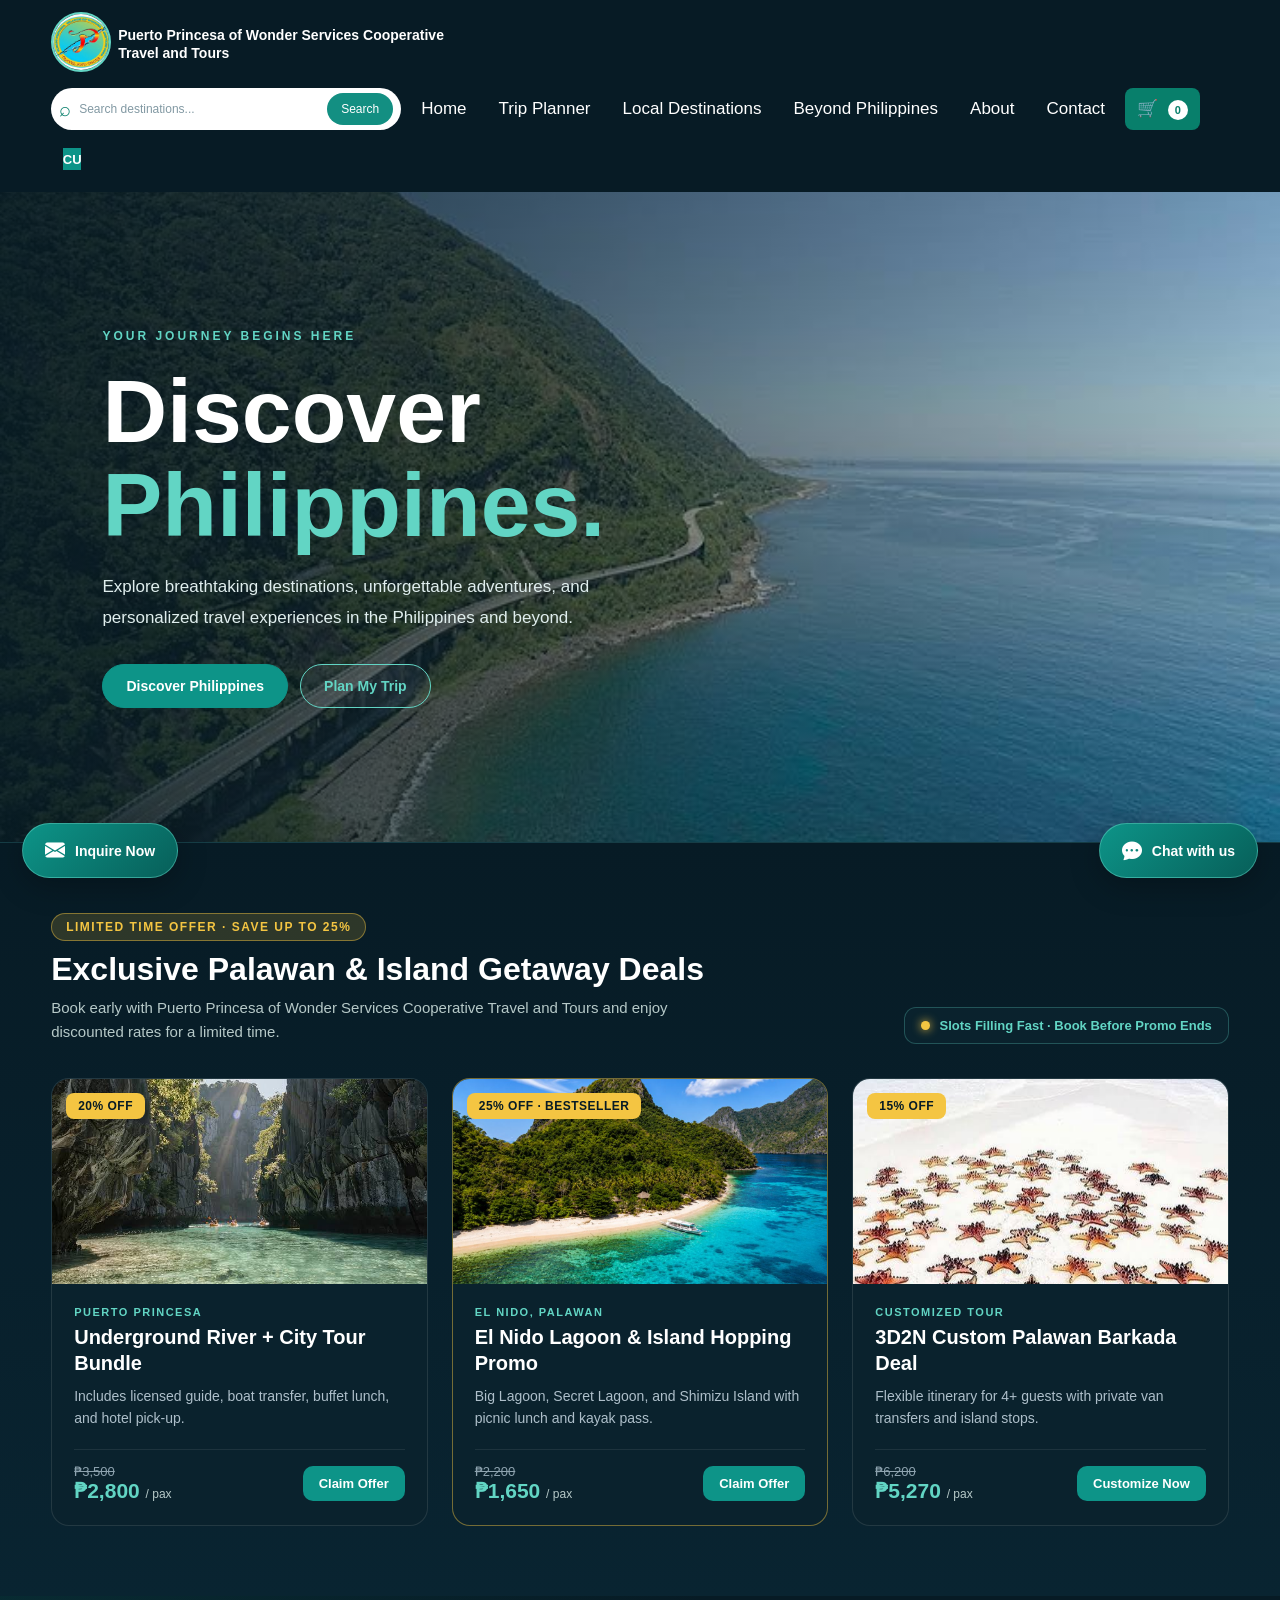
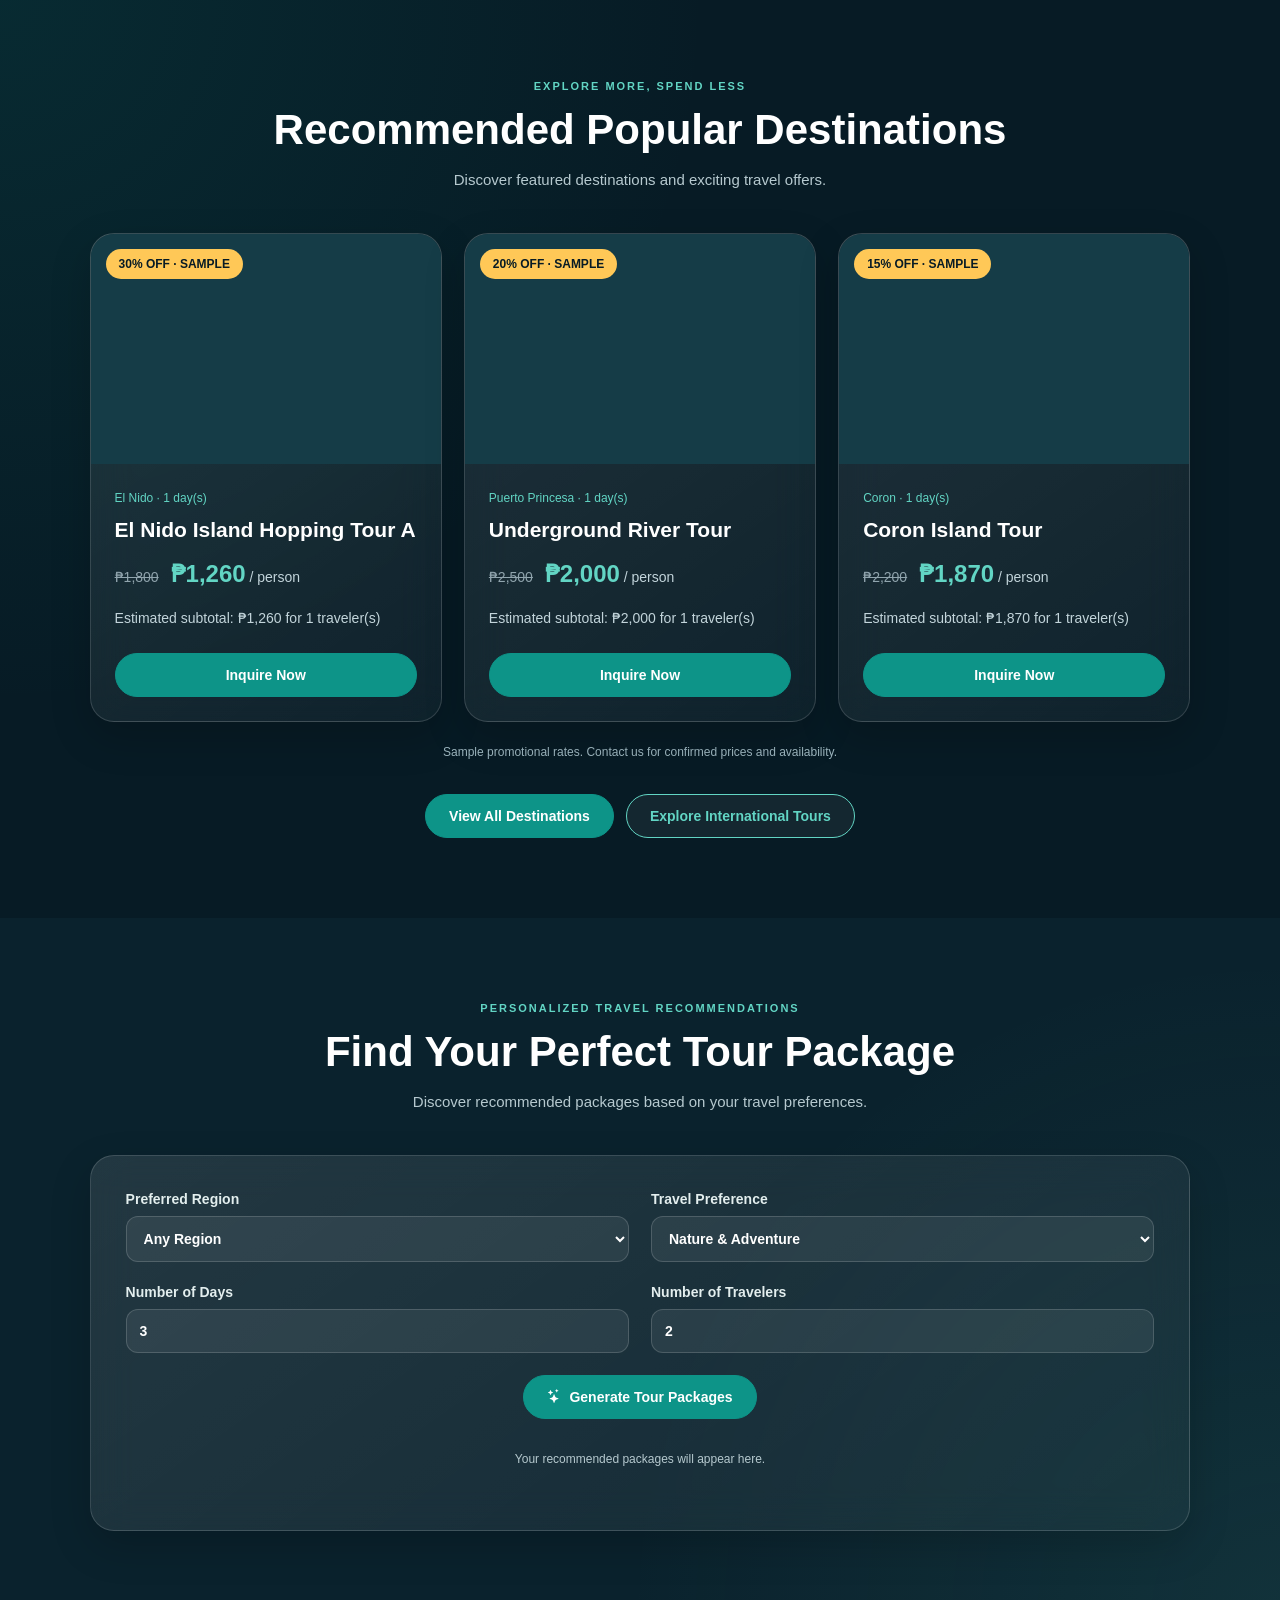
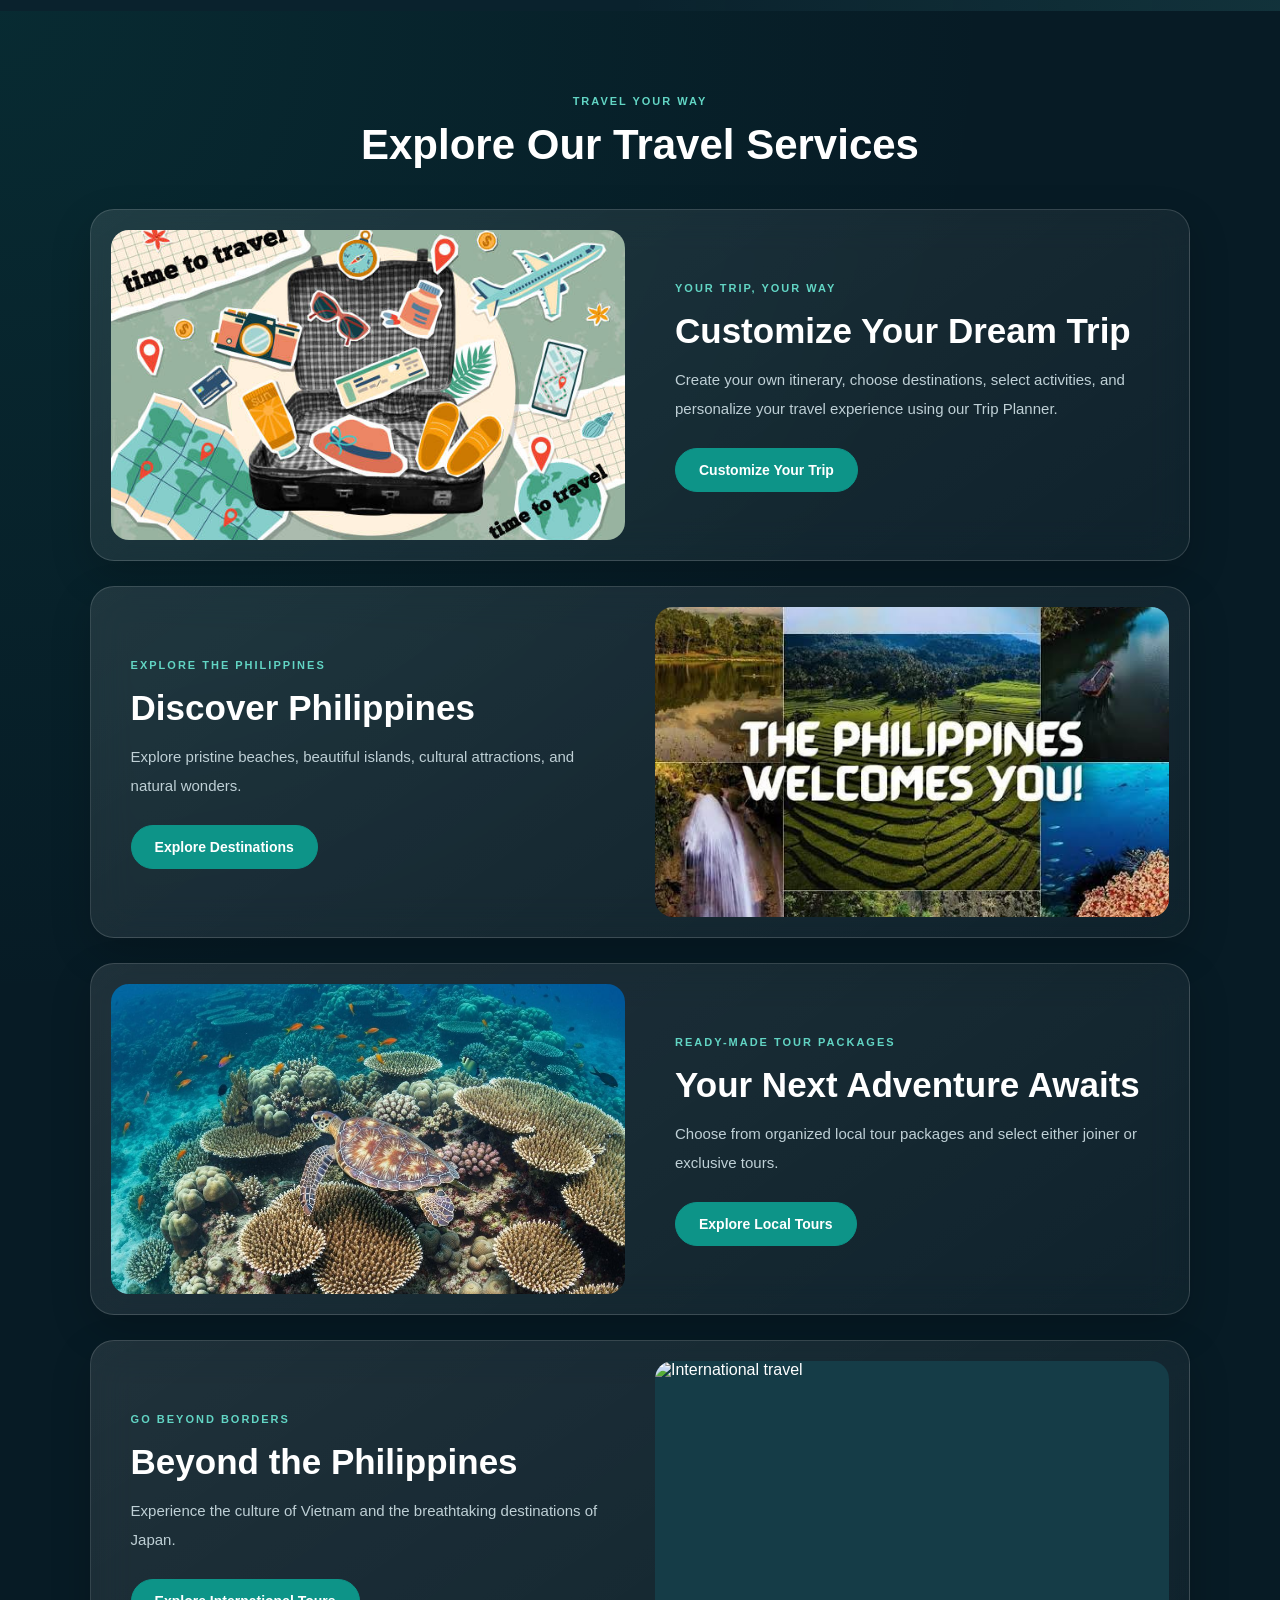
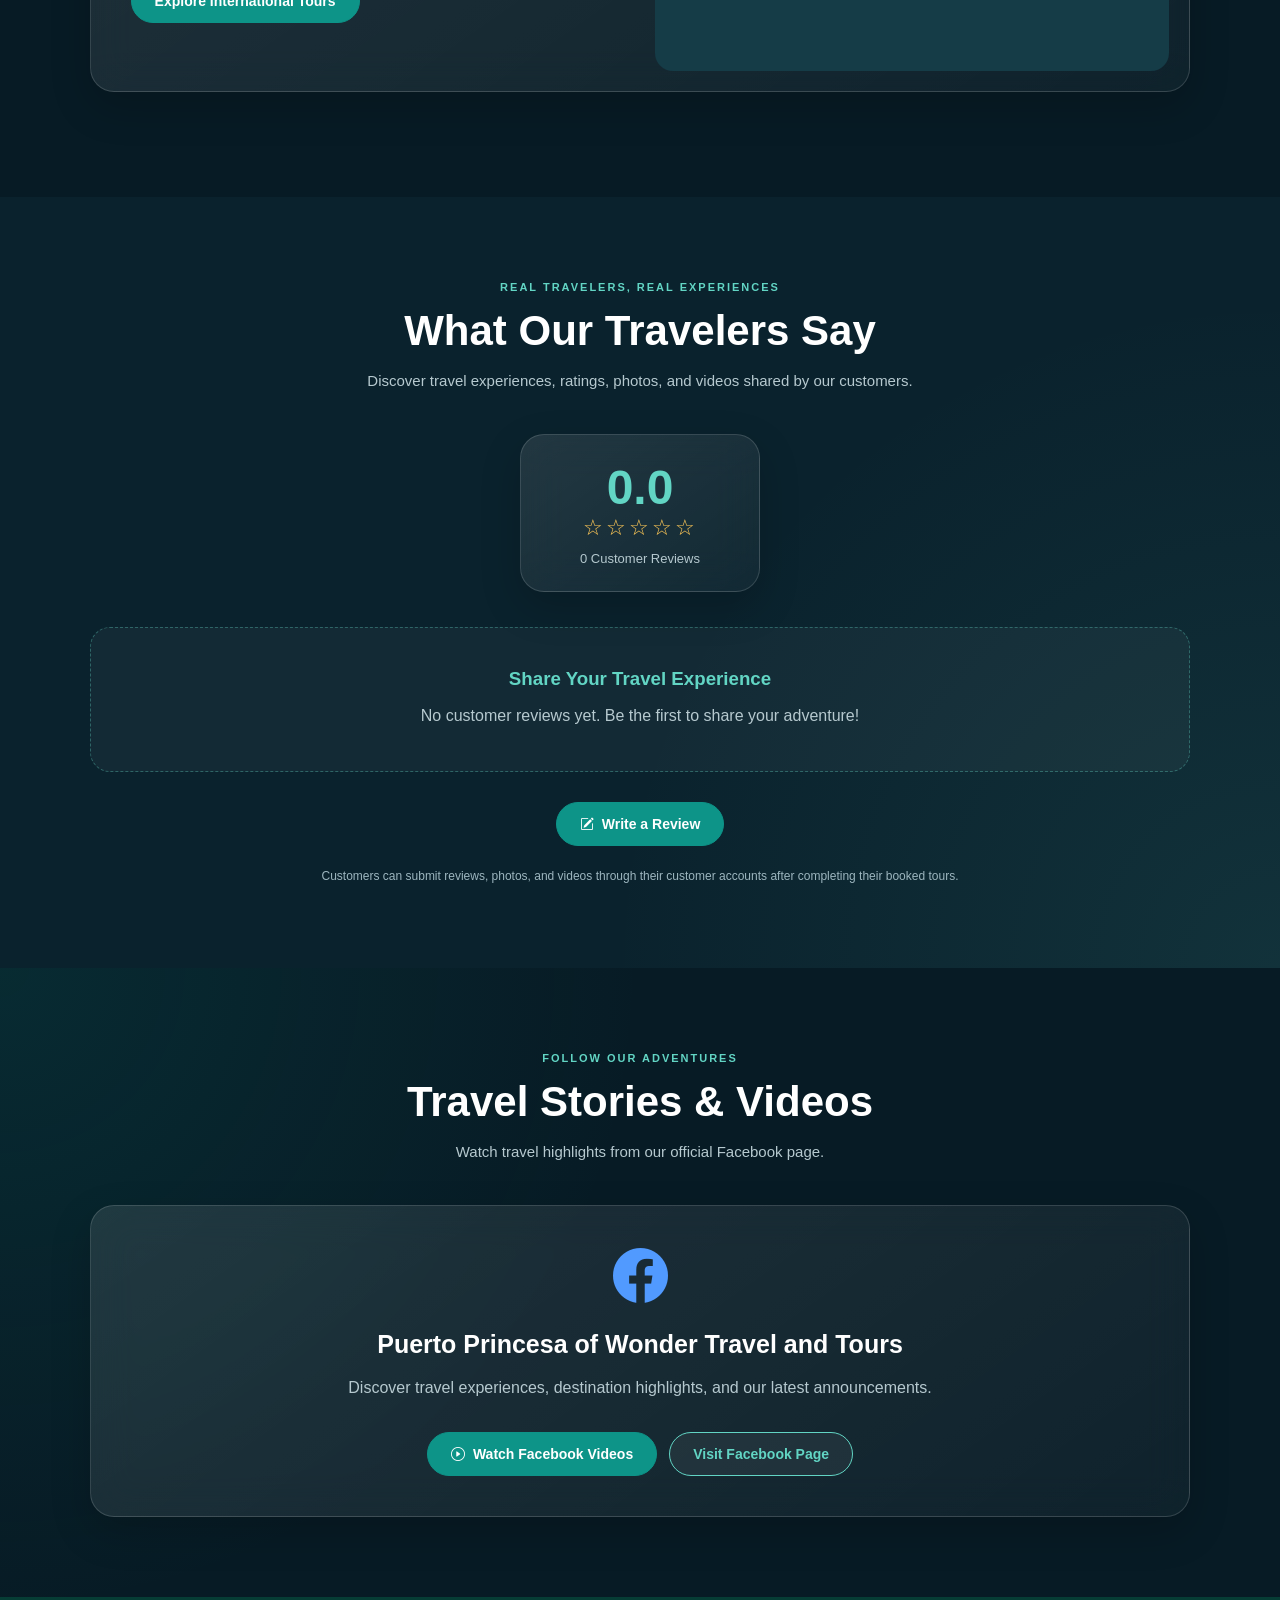
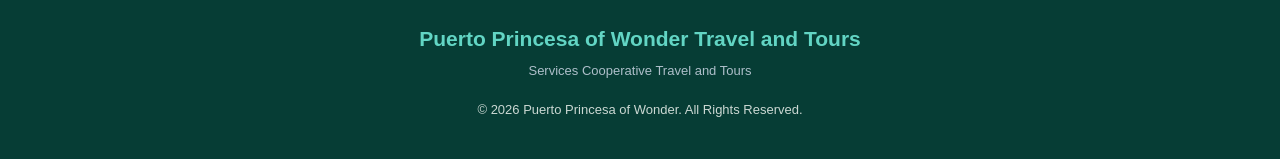
==== commit c0bbfe88: "Update admin and home pages" ====
--- a/index.html
+++ b/index.html
@@ -1,788 +1,746 @@
-
-<!DOCTYPE html>
+<!doctype html>
 <html lang="en">
-
-<head>
-    <meta charset="UTF-8">
-    <meta name="viewport" content="width=device-width, initial-scale=1.0">
+  <head>
+    <meta charset="UTF-8" />
+    <meta name="viewport" content="width=device-width, initial-scale=1.0" />
 
     <title>Home | Puerto Princesa of Wonder</title>
 
-    <link rel="stylesheet" href="style.css">
-    <link rel="stylesheet" href="home.css">
-
-    <link rel="stylesheet"
-          href="https://cdn.jsdelivr.net/npm/bootstrap-icons@1.11.3/font/bootstrap-icons.min.css">
-</head>
-
-<body>
-
-<!-- HEADER -->
-
-<header aria-label="Website header" class="navbar">
-
-    <div class="brand-container">
-
+    <link rel="stylesheet" href="style.css" />
+    <link rel="stylesheet" href="home.css" />
+
+    <link
+      rel="stylesheet"
+      href="https://cdn.jsdelivr.net/npm/bootstrap-icons@1.11.3/font/bootstrap-icons.min.css"
+    />
+  </head>
+
+  <body>
+    <!-- HEADER -->
+
+    <header aria-label="Website header" class="navbar">
+      <div class="brand-container">
         <div class="company-logo">
-
-            <img alt=""
-                 onerror="this.hidden=true;this.nextElementSibling.hidden=false"
-                 src="logo_travel_and_tour.jpg">
-
-            <span aria-label="Company logo placeholder"
-                  class="logo-fallback" hidden>PW</span>
-
+          <img
+            alt=""
+            onerror="
+              this.hidden = true;
+              this.nextElementSibling.hidden = false;
+            "
+            src="logo_travel_and_tour.jpg"
+          />
+
+          <span
+            aria-label="Company logo placeholder"
+            class="logo-fallback"
+            hidden
+            >PW</span
+          >
         </div>
 
         <div class="brand">
-            Puerto Princesa of Wonder Services Cooperative Travel and Tours
-        </div>
-
+          Puerto Princesa of Wonder Services Cooperative Travel and Tours
+        </div>
+      </div>
+
+      <nav aria-label="Main navigation" class="nav-links">
+        <form class="home-search" id="headerSearchForm" role="search">
+          <span aria-hidden="true">⌕</span>
+
+          <input
+            aria-label="Search destinations"
+            id="home-location-search"
+            placeholder="Search destinations..."
+            type="search"
+          />
+
+          <button type="submit">Search</button>
+
+          <div class="search-results" id="home-search-results"></div>
+        </form>
+
+        <a href="index.html">Home</a>
+
+        <a href="tripplanner.html">Trip Planner</a>
+
+        <a href="local-destinations.html">Local Destinations</a>
+
+        <a href="beyond-philippines.html">Beyond Philippines</a>
+
+        <a href="about.html">About</a>
+
+        <a href="contact.html">Contact</a>
+
+        <button
+          aria-label="Open shopping cart"
+          class="cart-nav-btn"
+          onclick="if (typeof openCart === 'function') openCart();"
+          type="button"
+        >
+          🛒 <span id="cart-count">0</span>
+        </button>
+
+        <a
+          href="login.html"
+          class="customer-avatar-btn"
+          title="Customer Account / Login"
+          aria-label="Customer Account"
+        >
+          <img
+            src="customer-user.jpg"
+            alt="Customer User"
+            onerror="
+              this.style.display = 'none';
+              this.nextElementSibling.style.display = 'flex';
+            "
+          />
+          <span class="customer-avatar-fallback" style="display: none">CU</span>
+        </a>
+      </nav>
+    </header>
+
+    <main id="home-page">
+      <!-- HERO SECTION -->
+
+      <section class="landing-hero">
+        <div class="landing-hero-content">
+          <span class="home-eyebrow"> YOUR JOURNEY BEGINS HERE </span>
+
+          <h1>
+            Discover<br />
+            <span>Philippines.</span>
+          </h1>
+
+          <p>
+            Explore breathtaking destinations, unforgettable adventures, and
+            personalized travel experiences in the Philippines and beyond.
+          </p>
+
+          <div class="home-actions">
+            <a href="local-destinations.html" class="home-btn">
+              Discover Philippines
+            </a>
+
+            <a href="tripplanner.html" class="home-btn outline">
+              Plan My Trip
+            </a>
+          </div>
+        </div>
+      </section>
+
+      <!-- LIMITED OFFER SECTION -->
+      <section
+        class="limited-offer-section"
+        aria-labelledby="limitedOfferHeading"
+      >
+        <div class="limited-offer-container">
+          <div class="limited-offer-header">
+            <div>
+              <span class="limited-offer-badge"
+                >LIMITED TIME OFFER · SAVE UP TO 25%</span
+              >
+              <h2 id="limitedOfferHeading">
+                Exclusive Palawan &amp; Island Getaway Deals
+              </h2>
+              <p>
+                Book early with Puerto Princesa of Wonder Services Cooperative
+                Travel and Tours and enjoy discounted rates for a limited time.
+              </p>
+            </div>
+            <div class="limited-offer-timer" aria-label="Offer status">
+              <span class="timer-dot"></span>
+              <span>Slots Filling Fast · Book Before Promo Ends</span>
+            </div>
+          </div>
+
+          <div class="limited-offer-grid">
+            <article class="offer-card">
+              <div class="offer-card-media">
+                <img
+                  src="puerto-princesa-underground-river.jpg"
+                  alt="Puerto Princesa Underground River"
+                />
+                <span class="offer-discount-tag">20% OFF</span>
+              </div>
+              <div class="offer-card-body">
+                <span class="offer-location">PUERTO PRINCESA</span>
+                <h3>Underground River + City Tour Bundle</h3>
+                <p>
+                  Includes licensed guide, boat transfer, buffet lunch, and
+                  hotel pick-up.
+                </p>
+                <div class="offer-price-row">
+                  <div>
+                    <span class="offer-old-price">₱3,500</span>
+                    <strong class="offer-new-price"
+                      >₱2,800 <small>/ pax</small></strong
+                    >
+                  </div>
+                  <a href="tripplanner.html" class="offer-book-btn"
+                    >Claim Offer</a
+                  >
+                </div>
+              </div>
+            </article>
+
+            <article class="offer-card offer-card-featured">
+              <div class="offer-card-media">
+                <img
+                  src="elnido.jpg"
+                  alt="El Nido Island Hopping"
+                  onerror="this.src = 'puerto-princesa-honda-bay.jpg'"
+                />
+                <span class="offer-discount-tag">25% OFF · BESTSELLER</span>
+              </div>
+              <div class="offer-card-body">
+                <span class="offer-location">EL NIDO, PALAWAN</span>
+                <h3>El Nido Lagoon &amp; Island Hopping Promo</h3>
+                <p>
+                  Big Lagoon, Secret Lagoon, and Shimizu Island with picnic
+                  lunch and kayak pass.
+                </p>
+                <div class="offer-price-row">
+                  <div>
+                    <span class="offer-old-price">₱2,200</span>
+                    <strong class="offer-new-price"
+                      >₱1,650 <small>/ pax</small></strong
+                    >
+                  </div>
+                  <a href="tripplanner.html" class="offer-book-btn"
+                    >Claim Offer</a
+                  >
+                </div>
+              </div>
+            </article>
+
+            <article class="offer-card">
+              <div class="offer-card-media">
+                <img
+                  src="portbarton.jpg"
+                  alt="Port Barton Customized Package"
+                />
+                <span class="offer-discount-tag">15% OFF</span>
+              </div>
+              <div class="offer-card-body">
+                <span class="offer-location">CUSTOMIZED TOUR</span>
+                <h3>3D2N Custom Palawan Barkada Deal</h3>
+                <p>
+                  Flexible itinerary for 4+ guests with private van transfers
+                  and island stops.
+                </p>
+                <div class="offer-price-row">
+                  <div>
+                    <span class="offer-old-price">₱6,200</span>
+                    <strong class="offer-new-price"
+                      >₱5,270 <small>/ pax</small></strong
+                    >
+                  </div>
+                  <a href="tripplanner-customized.html" class="offer-book-btn"
+                    >Customize Now</a
+                  >
+                </div>
+              </div>
+            </article>
+          </div>
+        </div>
+      </section>
+
+      <!-- RECOMMENDED POPULAR DESTINATIONS -->
+
+      <section class="landing-section" id="popular-destinations">
+        <div class="landing-heading">
+          <span>EXPLORE MORE, SPEND LESS</span>
+
+          <h2>Recommended Popular Destinations</h2>
+
+          <p>Discover featured destinations and exciting travel offers.</p>
+        </div>
+
+        <div class="landing-grid" id="popular-grid"></div>
+
+        <p class="landing-note">
+          Sample promotional rates. Contact us for confirmed prices and
+          availability.
+        </p>
+
+        <div class="home-actions center">
+          <a href="local-destinations.html" class="home-btn">
+            View All Destinations
+          </a>
+
+          <a href="beyond-philippines.html" class="home-btn outline">
+            Explore International Tours
+          </a>
+        </div>
+      </section>
+
+      <!-- TOUR PACKAGE GENERATOR -->
+
+      <section class="landing-section" id="tour-generator">
+        <div class="landing-heading">
+          <span>PERSONALIZED TRAVEL RECOMMENDATIONS</span>
+
+          <h2>Find Your Perfect Tour Package</h2>
+
+          <p>Discover recommended packages based on your travel preferences.</p>
+        </div>
+
+        <div class="landing-glass generator-panel">
+          <form id="generatorForm" class="landing-form">
+            <label>
+              Preferred Region
+
+              <select id="predict-region">
+                <option value="any">Any Region</option>
+                <option value="Palawan">Palawan</option>
+                <option value="Luzon">Luzon</option>
+                <option value="Visayas">Visayas</option>
+                <option value="Mindanao">Mindanao</option>
+                <option value="International">International</option>
+              </select>
+            </label>
+
+            <label>
+              Travel Preference
+
+              <select id="predict-style">
+                <option value="nature">Nature & Adventure</option>
+                <option value="beach">Beach & Island Hopping</option>
+                <option value="culture">Culture & City Tours</option>
+                <option value="relax">Relaxation</option>
+              </select>
+            </label>
+
+            <label>
+              Number of Days
+
+              <input
+                type="number"
+                id="predict-days"
+                min="1"
+                max="30"
+                value="3"
+                required
+              />
+            </label>
+
+            <label>
+              Number of Travelers
+
+              <input
+                type="number"
+                id="predict-pax"
+                min="1"
+                max="100"
+                value="2"
+                required
+              />
+            </label>
+
+            <div class="full-width">
+              <button type="submit" class="home-btn">
+                <i class="bi bi-stars"></i>
+
+                Generate Tour Packages
+              </button>
+            </div>
+          </form>
+
+          <div id="prediction-results" aria-live="polite">
+            <p class="landing-note">
+              Your recommended packages will appear here.
+            </p>
+          </div>
+        </div>
+      </section>
+
+      <!-- WEBSITE FEATURES -->
+
+      <section class="landing-section" id="features">
+        <div class="landing-heading">
+          <span>TRAVEL YOUR WAY</span>
+
+          <h2>Explore Our Travel Services</h2>
+        </div>
+
+        <article class="landing-glass feature-card">
+          <img
+            src="customize-pic.jpg"
+            alt="Customized travel experience"
+            loading="lazy"
+          />
+
+          <div class="feature-copy">
+            <span>YOUR TRIP, YOUR WAY</span>
+
+            <h2>Customize Your Dream Trip</h2>
+
+            <p>
+              Create your own itinerary, choose destinations, select activities,
+              and personalize your travel experience using our Trip Planner.
+            </p>
+
+            <a href="tripplanner.html" class="home-btn">
+              Customize Your Trip
+            </a>
+          </div>
+        </article>
+
+        <article class="landing-glass feature-card reverse">
+          <img
+            src="discover.jpg"
+            alt="Philippine destinations"
+            loading="lazy"
+          />
+
+          <div class="feature-copy">
+            <span>EXPLORE THE PHILIPPINES</span>
+
+            <h2>Discover Philippines</h2>
+
+            <p>
+              Explore pristine beaches, beautiful islands, cultural attractions,
+              and natural wonders.
+            </p>
+
+            <a href="local-destinations.html" class="home-btn">
+              Explore Destinations
+            </a>
+          </div>
+        </article>
+
+        <article class="landing-glass feature-card">
+          <img src="local-tours.jpg" alt="Local tour packages" loading="lazy" />
+
+          <div class="feature-copy">
+            <span>READY-MADE TOUR PACKAGES</span>
+
+            <h2>Your Next Adventure Awaits</h2>
+
+            <p>
+              Choose from organized local tour packages and select either joiner
+              or exclusive tours.
+            </p>
+
+            <a href="tripplanner.html" class="home-btn">
+              Explore Local Tours
+            </a>
+          </div>
+        </article>
+
+        <article class="landing-glass feature-card reverse">
+          <img src="japan.jpg" alt="International travel" loading="lazy" />
+
+          <div class="feature-copy">
+            <span>GO BEYOND BORDERS</span>
+
+            <h2>Beyond the Philippines</h2>
+
+            <p>
+              Experience the culture of Vietnam and the breathtaking
+              destinations of Japan.
+            </p>
+
+            <a href="beyond-philippines.html" class="home-btn">
+              Explore International Tours
+            </a>
+          </div>
+        </article>
+      </section>
+
+      <!-- CUSTOMER REVIEWS -->
+
+      <section class="landing-section" id="customer-reviews">
+        <div class="landing-heading">
+          <span>REAL TRAVELERS, REAL EXPERIENCES</span>
+
+          <h2>What Our Travelers Say</h2>
+
+          <p>
+            Discover travel experiences, ratings, photos, and videos shared by
+            our customers.
+          </p>
+        </div>
+
+        <div class="landing-glass rating-summary">
+          <h2 id="average-rating">0.0</h2>
+
+          <div class="review-stars" id="average-stars">☆☆☆☆☆</div>
+
+          <p id="total-reviews">0 Customer Reviews</p>
+        </div>
+
+        <div class="landing-grid" id="customer-review-grid">
+          <!-- Reviews generated by home.js -->
+        </div>
+
+        <div class="home-actions center">
+          <a href="customer-account.html#my-reviews" class="home-btn">
+            <i class="bi bi-pencil-square"></i>
+
+            Write a Review
+          </a>
+
+          <button
+            type="button"
+            class="home-btn outline"
+            id="view-all-reviews"
+            hidden
+          >
+            View All Reviews
+          </button>
+        </div>
+
+        <p class="landing-note">
+          Customers can submit reviews, photos, and videos through their
+          customer accounts after completing their booked tours.
+        </p>
+      </section>
+
+      <!-- FACEBOOK VIDEOS -->
+
+      <section class="landing-section" id="facebook-videos">
+        <div class="landing-heading">
+          <span>FOLLOW OUR ADVENTURES</span>
+
+          <h2>Travel Stories & Videos</h2>
+
+          <p>Watch travel highlights from our official Facebook page.</p>
+        </div>
+
+        <div class="landing-glass facebook-panel">
+          <i class="bi bi-facebook facebook-logo"></i>
+
+          <h2>Puerto Princesa of Wonder Travel and Tours</h2>
+
+          <p>
+            Discover travel experiences, destination highlights, and our latest
+            announcements.
+          </p>
+
+          <div class="facebook-video-grid" id="facebook-video-grid"></div>
+
+          <div class="home-actions center">
+            <a
+              href="https://www.facebook.com/puertoprincesaislandsofwonderTours/videos/"
+              target="_blank"
+              rel="noopener noreferrer"
+              class="home-btn"
+            >
+              <i class="bi bi-play-circle"></i>
+
+              Watch Facebook Videos
+            </a>
+
+            <a
+              href="https://www.facebook.com/puertoprincesaislandsofwonderTours"
+              target="_blank"
+              rel="noopener noreferrer"
+              class="home-btn outline"
+            >
+              Visit Facebook Page
+            </a>
+          </div>
+        </div>
+      </section>
+    </main>
+
+    <!-- FOOTER -->
+
+    <footer>
+      <div class="footer-brand">Puerto Princesa of Wonder Travel and Tours</div>
+
+      <p>Services Cooperative Travel and Tours</p>
+
+      <p class="copyright">
+        © 2026 Puerto Princesa of Wonder. All Rights Reserved.
+      </p>
+    </footer>
+
+    <!-- FLOATING INQUIRY BOX - LEFT -->
+
+    <div class="landing-support inquiry-support">
+      <section class="support-window" id="inquiryWindow" hidden>
+        <div class="support-heading">
+          <div>
+            <h3>Travel Inquiry</h3>
+            <small>Let us help plan your trip</small>
+          </div>
+
+          <button type="button" id="inquiryClose" aria-label="Close inquiry">
+            &times;
+          </button>
+        </div>
+
+        <form id="quickInquiry" class="quick-inquiry">
+          <label>
+            Full Name
+            <input type="text" name="name" required />
+          </label>
+
+          <label>
+            Email Address
+            <input type="email" name="email" required />
+          </label>
+
+          <label>
+            Contact Number
+            <input type="tel" name="contact" required />
+          </label>
+
+          <label>
+            Preferred Destination
+
+            <select name="destination" required>
+              <option value="">Select Destination</option>
+              <option>Puerto Princesa</option>
+              <option>El Nido</option>
+              <option>Coron</option>
+              <option>Port Barton</option>
+              <option>Japan</option>
+              <option>Vietnam</option>
+              <option>Other</option>
+            </select>
+          </label>
+
+          <label>
+            Travel Date
+            <input type="date" name="date" required />
+          </label>
+
+          <label>
+            Number of Travelers
+
+            <input
+              type="number"
+              name="pax"
+              min="1"
+              max="100"
+              value="2"
+              required
+            />
+          </label>
+
+          <label>
+            Your Message
+
+            <textarea
+              name="message"
+              rows="3"
+              placeholder="Tell us about your trip..."
+              required
+            ></textarea>
+          </label>
+
+          <button type="submit" class="home-btn">Send Email Inquiry</button>
+
+          <small> Opens your email application to send your inquiry. </small>
+        </form>
+      </section>
+
+      <button
+        class="support-toggle"
+        id="inquiryToggle"
+        type="button"
+        aria-expanded="false"
+      >
+        <i class="bi bi-envelope-fill"></i>
+
+        Inquire Now
+      </button>
     </div>
 
-    <nav aria-label="Main navigation" class="nav-links">
-
-        <form class="home-search" id="headerSearchForm" role="search">
-
-            <span aria-hidden="true">⌕</span>
-
-            <input aria-label="Search destinations"
-                   id="home-location-search"
-                   placeholder="Search destinations..."
-                   type="search">
-
-            <button type="submit">Search</button>
-
-            <div class="search-results" id="home-search-results"></div>
-
+    <!-- FLOATING CHATBOT - RIGHT -->
+
+    <div class="landing-support chatbot-support">
+      <section class="support-window" id="chatbotWindow" hidden>
+        <div class="support-heading">
+          <div>
+            <h3>Travel Assistant</h3>
+
+            <small>● Automated Travel Assistant</small>
+          </div>
+
+          <button type="button" id="chatbotClose" aria-label="Close chatbot">
+            &times;
+          </button>
+        </div>
+
+        <div
+          class="landing-chat-messages"
+          id="chatbotMessages"
+          aria-live="polite"
+        >
+          <div class="landing-message bot">
+            Hello! 👋 Welcome to Puerto Princesa of Wonder. How can I assist you
+            today?
+          </div>
+        </div>
+
+        <div class="chat-options">
+          <button type="button" data-chat="Tour packages">Tour Packages</button>
+
+          <button type="button" data-chat="How to book?">How to Book</button>
+
+          <button type="button" data-chat="Contact information">
+            Contact Us
+          </button>
+        </div>
+
+        <form id="chatbotForm" class="landing-chat-input">
+          <input
+            type="text"
+            id="chatbotInput"
+            placeholder="Type your message..."
+            aria-label="Chat message"
+            maxlength="500"
+            autocomplete="off"
+            required
+          />
+
+          <button type="submit" aria-label="Send message">
+            <i class="bi bi-send-fill"></i>
+          </button>
         </form>
-
-        <a href="index.html">Home</a>
-
-        <a href="tripplanner.html">Trip Planner</a>
-
-        <a href="local-destinations.html">Local Destinations</a>
-
-        <a href="beyond-philippines.html">Beyond Philippines</a>
-
-        <a href="about.html">About</a>
-
-        <a href="contact.html">Contact</a>
-
-        <button aria-label="Open shopping cart"
-                class="cart-nav-btn"
-                onclick="if(typeof openCart==='function')openCart()"
-                type="button">
-
-            🛒 <span id="cart-count">0</span>
-
-        </button>
-
-        <button class="login-nav-btn"
-                onclick="if(typeof showLoginNotice==='function')showLoginNotice();else location.href='login.html'"
-                type="button">
-
-            Login
-
-        </button>
-
-    </nav>
-
-</header>
-
-
-<main id="home-page">
-
-    <!-- HERO SECTION -->
-
-    <section class="landing-hero">
-
-        <div class="landing-hero-content">
-
-            <span class="home-eyebrow">
-                YOUR JOURNEY BEGINS HERE
-            </span>
-
-            <h1>
-                Discover<br>
-                <span>Philippines.</span>
-            </h1>
-
-            <p>
-                Explore breathtaking destinations, unforgettable
-                adventures, and personalized travel experiences
-                in the Philippines and beyond.
-            </p>
-
-            <div class="home-actions">
-
-                <a href="local-destinations.html" class="home-btn">
-                    Discover Philippines
-                </a>
-
-                <a href="tripplanner.html" class="home-btn outline">
-                    Plan My Trip
-                </a>
-
-            </div>
-
-        </div>
-
-    </section>
-
-
-    <!-- RECOMMENDED POPULAR DESTINATIONS -->
-
-    <section class="landing-section" id="popular-destinations">
-
-        <div class="landing-heading">
-
-            <span>EXPLORE MORE, SPEND LESS</span>
-
-            <h2>Recommended Popular Destinations</h2>
-
-            <p>
-                Discover featured destinations and exciting travel offers.
-            </p>
-
-        </div>
-
-        <div class="landing-grid" id="popular-grid"></div>
-
-        <p class="landing-note">
-            Sample promotional rates. Contact us for confirmed
-            prices and availability.
-        </p>
-
-        <div class="home-actions center">
-
-            <a href="local-destinations.html" class="home-btn">
-                View All Destinations
-            </a>
-
-            <a href="beyond-philippines.html" class="home-btn outline">
-                Explore International Tours
-            </a>
-
-        </div>
-
-    </section>
-
-
-    <!-- TOUR PACKAGE GENERATOR -->
-
-    <section class="landing-section" id="tour-generator">
-
-        <div class="landing-heading">
-
-            <span>PERSONALIZED TRAVEL RECOMMENDATIONS</span>
-
-            <h2>Find Your Perfect Tour Package</h2>
-
-            <p>
-                Discover recommended packages based on your travel preferences.
-            </p>
-
-        </div>
-
-        <div class="landing-glass generator-panel">
-
-            <form id="generatorForm" class="landing-form">
-
-                <label>
-
-                    Preferred Region
-
-                    <select id="predict-region">
-
-                        <option value="any">Any Region</option>
-                        <option value="Palawan">Palawan</option>
-                        <option value="Luzon">Luzon</option>
-                        <option value="Visayas">Visayas</option>
-                        <option value="Mindanao">Mindanao</option>
-                        <option value="International">International</option>
-
-                    </select>
-
-                </label>
-
-                <label>
-
-                    Travel Preference
-
-                    <select id="predict-style">
-
-                        <option value="nature">Nature & Adventure</option>
-                        <option value="beach">Beach & Island Hopping</option>
-                        <option value="culture">Culture & City Tours</option>
-                        <option value="relax">Relaxation</option>
-
-                    </select>
-
-                </label>
-
-                <label>
-
-                    Number of Days
-
-                    <input type="number"
-                           id="predict-days"
-                           min="1"
-                           max="30"
-                           value="3"
-                           required>
-
-                </label>
-
-                <label>
-
-                    Number of Travelers
-
-                    <input type="number"
-                           id="predict-pax"
-                           min="1"
-                           max="100"
-                           value="2"
-                           required>
-
-                </label>
-
-                <div class="full-width">
-
-                    <button type="submit" class="home-btn">
-
-                        <i class="bi bi-stars"></i>
-
-                        Generate Tour Packages
-
-                    </button>
-
-                </div>
-
-            </form>
-
-            <div id="prediction-results" aria-live="polite">
-
-                <p class="landing-note">
-                    Your recommended packages will appear here.
-                </p>
-
-            </div>
-
-        </div>
-
-    </section>
-
-
-    <!-- WEBSITE FEATURES -->
-
-    <section class="landing-section" id="features">
-
-        <div class="landing-heading">
-
-            <span>TRAVEL YOUR WAY</span>
-
-            <h2>Explore Our Travel Services</h2>
-
-        </div>
-
-        <article class="landing-glass feature-card">
-
-            <img src="customize-pic.jpg"
-                 alt="Customized travel experience"
-                 loading="lazy">
-
-            <div class="feature-copy">
-
-                <span>YOUR TRIP, YOUR WAY</span>
-
-                <h2>Customize Your Dream Trip</h2>
-
-                <p>
-                    Create your own itinerary, choose destinations,
-                    select activities, and personalize your travel
-                    experience using our Trip Planner.
-                </p>
-
-                <a href="tripplanner.html" class="home-btn">
-                    Customize Your Trip
-                </a>
-
-            </div>
-
-        </article>
-
-        <article class="landing-glass feature-card reverse">
-
-            <img src="discover.jpg"
-                 alt="Philippine destinations"
-                 loading="lazy">
-
-            <div class="feature-copy">
-
-                <span>EXPLORE THE PHILIPPINES</span>
-
-                <h2>Discover Philippines</h2>
-
-                <p>
-                    Explore pristine beaches, beautiful islands,
-                    cultural attractions, and natural wonders.
-                </p>
-
-                <a href="local-destinations.html" class="home-btn">
-                    Explore Destinations
-                </a>
-
-            </div>
-
-        </article>
-
-        <article class="landing-glass feature-card">
-
-            <img src="local-tours.jpg"
-                 alt="Local tour packages"
-                 loading="lazy">
-
-            <div class="feature-copy">
-
-                <span>READY-MADE TOUR PACKAGES</span>
-
-                <h2>Your Next Adventure Awaits</h2>
-
-                <p>
-                    Choose from organized local tour packages
-                    and select either joiner or exclusive tours.
-                </p>
-
-                <a href="tripplanner.html" class="home-btn">
-                    Explore Local Tours
-                </a>
-
-            </div>
-
-        </article>
-
-        <article class="landing-glass feature-card reverse">
-
-            <img src="japan.jpg"
-                 alt="International travel"
-                 loading="lazy">
-
-            <div class="feature-copy">
-
-                <span>GO BEYOND BORDERS</span>
-
-                <h2>Beyond the Philippines</h2>
-
-                <p>
-                    Experience the culture of Vietnam and the
-                    breathtaking destinations of Japan.
-                </p>
-
-                <a href="beyond-philippines.html" class="home-btn">
-                    Explore International Tours
-                </a>
-
-            </div>
-
-        </article>
-
-    </section>
-
-
-    <!-- CUSTOMER REVIEWS -->
-
-    <section class="landing-section" id="customer-reviews">
-
-        <div class="landing-heading">
-
-            <span>REAL TRAVELERS, REAL EXPERIENCES</span>
-
-            <h2>What Our Travelers Say</h2>
-
-            <p>
-                Discover travel experiences, ratings, photos,
-                and videos shared by our customers.
-            </p>
-
-        </div>
-
-        <div class="landing-glass rating-summary">
-
-            <h2 id="average-rating">0.0</h2>
-
-            <div class="review-stars" id="average-stars">
-                ☆☆☆☆☆
-            </div>
-
-            <p id="total-reviews">0 Customer Reviews</p>
-
-        </div>
-
-        <div class="landing-grid" id="customer-review-grid">
-
-            <!-- Reviews generated by home.js -->
-
-        </div>
-
-        <div class="home-actions center">
-
-            <a href="customer-account.html#my-reviews"
-               class="home-btn">
-
-                <i class="bi bi-pencil-square"></i>
-
-                Write a Review
-
-            </a>
-
-            <button type="button"
-                    class="home-btn outline"
-                    id="view-all-reviews"
-                    hidden>
-
-                View All Reviews
-
-            </button>
-
-        </div>
-
-        <p class="landing-note">
-            Customers can submit reviews, photos, and videos
-            through their customer accounts after completing
-            their booked tours.
-        </p>
-
-    </section>
-
-
-    <!-- FACEBOOK VIDEOS -->
-
-    <section class="landing-section" id="facebook-videos">
-
-        <div class="landing-heading">
-
-            <span>FOLLOW OUR ADVENTURES</span>
-
-            <h2>Travel Stories & Videos</h2>
-
-            <p>
-                Watch travel highlights from our official Facebook page.
-            </p>
-
-        </div>
-
-        <div class="landing-glass facebook-panel">
-
-            <i class="bi bi-facebook facebook-logo"></i>
-
-            <h2>Puerto Princesa of Wonder Travel and Tours</h2>
-
-            <p>
-                Discover travel experiences, destination highlights,
-                and our latest announcements.
-            </p>
-
-            <div class="facebook-video-grid"
-                 id="facebook-video-grid"></div>
-
-            <div class="home-actions center">
-
-                <a href="https://www.facebook.com/puertoprincesaislandsofwonderTours/videos/"
-                   target="_blank"
-                   rel="noopener noreferrer"
-                   class="home-btn">
-
-                    <i class="bi bi-play-circle"></i>
-
-                    Watch Facebook Videos
-
-                </a>
-
-                <a href="https://www.facebook.com/puertoprincesaislandsofwonderTours"
-                   target="_blank"
-                   rel="noopener noreferrer"
-                   class="home-btn outline">
-
-                    Visit Facebook Page
-
-                </a>
-
-            </div>
-
-        </div>
-
-    </section>
-
-</main>
-
-
-<!-- FOOTER -->
-
-<footer>
-
-    <div class="footer-brand">
-        Puerto Princesa of Wonder Travel and Tours
+      </section>
+
+      <button
+        class="support-toggle"
+        id="chatbotToggle"
+        type="button"
+        aria-expanded="false"
+      >
+        <i class="bi bi-chat-dots-fill"></i>
+
+        Chat with us
+      </button>
     </div>
 
-    <p>
-        Services Cooperative Travel and Tours
-    </p>
-
-    <p class="copyright">
-        © 2026 Puerto Princesa of Wonder. All Rights Reserved.
-    </p>
-
-</footer>
-
-
-<!-- FLOATING INQUIRY BOX - LEFT -->
-
-<div class="landing-support inquiry-support">
-
-    <section class="support-window" id="inquiryWindow" hidden>
-
-        <div class="support-heading">
-
-            <div>
-                <h3>Travel Inquiry</h3>
-                <small>Let us help plan your trip</small>
-            </div>
-
-            <button type="button"
-                    id="inquiryClose"
-                    aria-label="Close inquiry">
-
-                &times;
-
-            </button>
-
-        </div>
-
-        <form id="quickInquiry" class="quick-inquiry">
-
-            <label>
-                Full Name
-                <input type="text" name="name" required>
-            </label>
-
-            <label>
-                Email Address
-                <input type="email" name="email" required>
-            </label>
-
-            <label>
-                Contact Number
-                <input type="tel" name="contact" required>
-            </label>
-
-            <label>
-
-                Preferred Destination
-
-                <select name="destination" required>
-
-                    <option value="">Select Destination</option>
-                    <option>Puerto Princesa</option>
-                    <option>El Nido</option>
-                    <option>Coron</option>
-                    <option>Port Barton</option>
-                    <option>Japan</option>
-                    <option>Vietnam</option>
-                    <option>Other</option>
-
-                </select>
-
-            </label>
-
-            <label>
-                Travel Date
-                <input type="date" name="date" required>
-            </label>
-
-            <label>
-
-                Number of Travelers
-
-                <input type="number"
-                       name="pax"
-                       min="1"
-                       max="100"
-                       value="2"
-                       required>
-
-            </label>
-
-            <label>
-
-                Your Message
-
-                <textarea name="message"
-                          rows="3"
-                          placeholder="Tell us about your trip..."
-                          required></textarea>
-
-            </label>
-
-            <button type="submit" class="home-btn">
-                Send Email Inquiry
-            </button>
-
-            <small>
-                Opens your email application to send your inquiry.
-            </small>
-
-        </form>
-
-    </section>
-
-    <button class="support-toggle"
-            id="inquiryToggle"
-            type="button"
-            aria-expanded="false">
-
-        <i class="bi bi-envelope-fill"></i>
-
-        Inquire Now
-
-    </button>
-
-</div>
-
-
-<!-- FLOATING CHATBOT - RIGHT -->
-
-<div class="landing-support chatbot-support">
-
-    <section class="support-window" id="chatbotWindow" hidden>
-
-        <div class="support-heading">
-
-            <div>
-
-                <h3>Travel Assistant</h3>
-
-                <small>● Automated Travel Assistant</small>
-
-            </div>
-
-            <button type="button"
-                    id="chatbotClose"
-                    aria-label="Close chatbot">
-
-                &times;
-
-            </button>
-
-        </div>
-
-        <div class="landing-chat-messages"
-             id="chatbotMessages"
-             aria-live="polite">
-
-            <div class="landing-message bot">
-
-                Hello! 👋 Welcome to Puerto Princesa of Wonder.
-                How can I assist you today?
-
-            </div>
-
-        </div>
-
-        <div class="chat-options">
-
-            <button type="button" data-chat="Tour packages">
-                Tour Packages
-            </button>
-
-            <button type="button" data-chat="How to book?">
-                How to Book
-            </button>
-
-            <button type="button" data-chat="Contact information">
-                Contact Us
-            </button>
-
-        </div>
-
-        <form id="chatbotForm" class="landing-chat-input">
-
-            <input type="text"
-                   id="chatbotInput"
-                   placeholder="Type your message..."
-                   aria-label="Chat message"
-                   maxlength="500"
-                   autocomplete="off"
-                   required>
-
-            <button type="submit" aria-label="Send message">
-
-                <i class="bi bi-send-fill"></i>
-
-            </button>
-
-        </form>
-
-    </section>
-
-    <button class="support-toggle"
-            id="chatbotToggle"
-            type="button"
-            aria-expanded="false">
-
-        <i class="bi bi-chat-dots-fill"></i>
-
-        Chat with us
-
-    </button>
-
-</div>
-
-
-<!-- SHOPPING CART -->
-
-<div class="cart-overlay"
-     id="cart-overlay"
-     onclick="closeCart()">
-
-    <div class="cart-panel" onclick="event.stopPropagation()">
-
+    <!-- SHOPPING CART -->
+
+    <div class="cart-overlay" id="cart-overlay" onclick="closeCart()">
+      <div class="cart-panel" onclick="event.stopPropagation()">
         <div class="cart-header">
-
-            <h2>🛒 Your Shopping Cart</h2>
-
-            <button type="button"
-                    onclick="closeCart()"
-                    aria-label="Close cart">
-
-                ✕
-
-            </button>
-
+          <h2>🛒 Your Shopping Cart</h2>
+
+          <button type="button" onclick="closeCart()" aria-label="Close cart">
+            ✕
+          </button>
         </div>
 
         <div id="cart-items"></div>
 
         <div class="cart-footer">
-
-            <h3>Total: ₱<span id="cart-total">0</span></h3>
-
-            <button type="button"
-                    onclick="location.href='tripplanner.html'">
-
-                Continue to Trip Planner
-
-            </button>
-
-        </div>
-
+          <h3>Total: ₱<span id="cart-total">0</span></h3>
+
+          <button type="button" onclick="location.href = 'tripplanner.html'">
+            Continue to Trip Planner
+          </button>
+        </div>
+      </div>
     </div>
 
-</div>
-
-
-<script src="script.js" defer></script>
-<script src="home.js" defer></script>
-
-</body>
+    <script src="script.js" defer></script>
+    <script src="home.js" defer></script>
+  </body>
 </html>
--- a/home.css
+++ b/home.css
@@ -1,350 +1,338 @@
-
 /* ==========================================
    HEADER - SAME AS BEYOND PHILIPPINES
 ========================================== */
 
 body > header.navbar {
-    flex-direction: column;
-    align-items: flex-start;
-    gap: 12px;
+  flex-direction: column;
+  align-items: flex-start;
+  gap: 12px;
 }
 
 body > header.navbar .nav-links {
-    justify-content: flex-start;
-    width: 100%;
-}
-
+  justify-content: flex-start;
+  width: 100%;
+}
 
 /* ==========================================
    HOMEPAGE GLOBAL
 ========================================== */
 
 #home-page {
-    display: block;
-    background: #071b25;
-    color: #fff;
+  display: block;
+  background: #071b25;
+  color: #fff;
 }
 
 #home-page *,
 .landing-support * {
-    box-sizing: border-box;
+  box-sizing: border-box;
 }
 
 #home-page [hidden],
 .landing-support [hidden],
 .company-logo [hidden] {
-    display: none !important;
+  display: none !important;
 }
 
 #home-page section {
-    scroll-margin-top: 160px;
+  scroll-margin-top: 160px;
 }
 
 .landing-section {
-    padding: 80px 7%;
-    background:
-        radial-gradient(
-            circle at top left,
-            rgba(13, 148, 136, .13),
-            transparent 45%
-        ),
-        #071b25;
+  padding: 80px 7%;
+  background:
+    radial-gradient(
+      circle at top left,
+      rgba(13, 148, 136, 0.13),
+      transparent 45%
+    ),
+    #071b25;
 }
 
 .landing-section:nth-of-type(even) {
-    background:
-        radial-gradient(
-            circle at bottom right,
-            rgba(98, 213, 196, .09),
-            transparent 45%
-        ),
-        #0a222d;
-}
-
+  background:
+    radial-gradient(
+      circle at bottom right,
+      rgba(98, 213, 196, 0.09),
+      transparent 45%
+    ),
+    #0a222d;
+}
 
 /* ==========================================
    HERO SECTION
 ========================================== */
 
 .landing-hero {
-    min-height: 650px;
-    display: flex;
-    align-items: center;
-    padding: 80px 8%;
-
-    background:
-        linear-gradient(
-            90deg,
-            rgba(7, 27, 37, .88),
-            rgba(7, 27, 37, .15)
-        ),
-        url("luzon.jpg") center / cover no-repeat;
-
-    background-color: #102d38;
+  min-height: 650px;
+  display: flex;
+  align-items: center;
+  padding: 80px 8%;
+
+  background:
+    linear-gradient(90deg, rgba(7, 27, 37, 0.88), rgba(7, 27, 37, 0.15)),
+    url("luzon.jpg") center / cover no-repeat;
+
+  background-color: #102d38;
 }
 
 .landing-hero-content {
-    max-width: 650px;
+  max-width: 650px;
 }
 
 .home-eyebrow {
-    color: #62d5c4;
-    font-size: 12px;
-    font-weight: 700;
-    letter-spacing: 3px;
+  color: #62d5c4;
+  font-size: 12px;
+  font-weight: 700;
+  letter-spacing: 3px;
 }
 
 .landing-hero h1 {
-    font-size: clamp(48px, 7vw, 95px);
-    line-height: 1.05;
-    margin: 20px 0;
-    color: white;
+  font-size: clamp(48px, 7vw, 95px);
+  line-height: 1.05;
+  margin: 20px 0;
+  color: white;
 }
 
 .landing-hero h1 span {
-    color: #62d5c4;
+  color: #62d5c4;
 }
 
 .landing-hero p {
-    max-width: 540px;
-    color: #e0eeee;
-    font-size: 17px;
-    line-height: 1.8;
-    margin-bottom: 30px;
-}
-
+  max-width: 540px;
+  color: #e0eeee;
+  font-size: 17px;
+  line-height: 1.8;
+  margin-bottom: 30px;
+}
 
 /* ==========================================
    BUTTONS
 ========================================== */
 
 .home-btn {
-    display: inline-flex;
-    justify-content: center;
-    align-items: center;
-    gap: 8px;
-
-    padding: 13px 23px;
-    border-radius: 30px;
-
-    border: 1px solid #0d9488;
-    background: #0d9488;
-
-    color: white;
-    font-size: 14px;
-    font-weight: 600;
-    text-decoration: none;
-    cursor: pointer;
-
-    transition: .3s ease;
+  display: inline-flex;
+  justify-content: center;
+  align-items: center;
+  gap: 8px;
+
+  padding: 13px 23px;
+  border-radius: 30px;
+
+  border: 1px solid #0d9488;
+  background: #0d9488;
+
+  color: white;
+  font-size: 14px;
+  font-weight: 600;
+  text-decoration: none;
+  cursor: pointer;
+
+  transition: 0.3s ease;
 }
 
 .home-btn.outline {
-    background: rgba(255, 255, 255, .05);
-    border-color: #62d5c4;
-    color: #62d5c4;
+  background: rgba(255, 255, 255, 0.05);
+  border-color: #62d5c4;
+  color: #62d5c4;
 }
 
 .home-btn:hover {
-    background: #62d5c4;
-    color: #071b25;
-    transform: translateY(-3px);
+  background: #62d5c4;
+  color: #071b25;
+  transform: translateY(-3px);
 }
 
 .home-actions {
-    display: flex;
-    align-items: center;
-    flex-wrap: wrap;
-    gap: 12px;
+  display: flex;
+  align-items: center;
+  flex-wrap: wrap;
+  gap: 12px;
 }
 
 .home-actions.center {
-    justify-content: center;
-    margin-top: 30px;
-}
-
+  justify-content: center;
+  margin-top: 30px;
+}
 
 /* ==========================================
    SECTION HEADINGS
 ========================================== */
 
 .landing-heading {
-    max-width: 800px;
-    margin: 0 auto 40px;
-    text-align: center;
+  max-width: 800px;
+  margin: 0 auto 40px;
+  text-align: center;
 }
 
 .landing-heading span,
 .feature-copy span {
-    color: #62d5c4;
-    font-size: 11px;
-    font-weight: 700;
-    letter-spacing: 2px;
+  color: #62d5c4;
+  font-size: 11px;
+  font-weight: 700;
+  letter-spacing: 2px;
 }
 
 .landing-heading h2 {
-    color: white;
-    font-size: clamp(26px, 4vw, 42px);
-    margin: 12px 0;
+  color: white;
+  font-size: clamp(26px, 4vw, 42px);
+  margin: 12px 0;
 }
 
 .landing-heading p {
-    color: #b6c9cf;
-    font-size: 15px;
-    line-height: 1.8;
+  color: #b6c9cf;
+  font-size: 15px;
+  line-height: 1.8;
 }
 
 .landing-note {
-    color: #9db6bf;
-    font-size: 12px;
-    text-align: center;
-    line-height: 1.8;
-    margin-top: 20px;
-}
-
+  color: #9db6bf;
+  font-size: 12px;
+  text-align: center;
+  line-height: 1.8;
+  margin-top: 20px;
+}
 
 /* ==========================================
    GLASSMORPHISM
 ========================================== */
 
 .landing-glass {
-    background: linear-gradient(
-        145deg,
-        rgba(255, 255, 255, .10),
-        rgba(255, 255, 255, .035)
-    );
-
-    backdrop-filter: blur(20px);
-    -webkit-backdrop-filter: blur(20px);
-
-    border: 1px solid rgba(255, 255, 255, .15);
-    border-radius: 24px;
-
-    box-shadow: 0 15px 40px rgba(0, 0, 0, .18);
+  background: linear-gradient(
+    145deg,
+    rgba(255, 255, 255, 0.1),
+    rgba(255, 255, 255, 0.035)
+  );
+
+  backdrop-filter: blur(20px);
+  -webkit-backdrop-filter: blur(20px);
+
+  border: 1px solid rgba(255, 255, 255, 0.15);
+  border-radius: 24px;
+
+  box-shadow: 0 15px 40px rgba(0, 0, 0, 0.18);
 }
 
 .landing-grid {
-    display: grid;
-    grid-template-columns: repeat(3, minmax(0, 1fr));
-    gap: 22px;
-    max-width: 1250px;
-    margin: auto;
-}
-
+  display: grid;
+  grid-template-columns: repeat(3, minmax(0, 1fr));
+  gap: 22px;
+  max-width: 1250px;
+  margin: auto;
+}
 
 /* ==========================================
    DESTINATION CARDS
 ========================================== */
 
 .destination-card {
-    overflow: hidden;
-    transition: .35s;
+  overflow: hidden;
+  transition: 0.35s;
 }
 
 .destination-card:hover,
 .customer-review-card:hover {
-    transform: translateY(-7px);
-    border-color: #62d5c4;
-    box-shadow: 0 15px 40px rgba(98, 213, 196, .12);
+  transform: translateY(-7px);
+  border-color: #62d5c4;
+  box-shadow: 0 15px 40px rgba(98, 213, 196, 0.12);
 }
 
 .destination-photo {
-    height: 230px;
-    position: relative;
-    overflow: hidden;
-    background: #153c47;
+  height: 230px;
+  position: relative;
+  overflow: hidden;
+  background: #153c47;
 }
 
 .destination-photo img {
-    width: 100%;
-    height: 100%;
-    object-fit: cover;
-    transition: .5s;
+  width: 100%;
+  height: 100%;
+  object-fit: cover;
+  transition: 0.5s;
 }
 
 .destination-card:hover img {
-    transform: scale(1.06);
+  transform: scale(1.06);
 }
 
 .discount-label {
-    position: absolute;
-    top: 15px;
-    left: 15px;
-
-    padding: 8px 13px;
-    border-radius: 20px;
-
-    background: #ffc857;
-    color: #071b25;
-
-    font-size: 12px;
-    font-weight: 800;
+  position: absolute;
+  top: 15px;
+  left: 15px;
+
+  padding: 8px 13px;
+  border-radius: 20px;
+
+  background: #ffc857;
+  color: #071b25;
+
+  font-size: 12px;
+  font-weight: 800;
 }
 
 .destination-copy {
-    padding: 24px;
+  padding: 24px;
 }
 
 .destination-copy small {
-    color: #62d5c4;
-    font-size: 12px;
+  color: #62d5c4;
+  font-size: 12px;
 }
 
 .destination-copy h3 {
-    color: white;
-    font-size: 21px;
-    margin: 12px 0;
+  color: white;
+  font-size: 21px;
+  margin: 12px 0;
 }
 
 .destination-copy p {
-    color: #c3d5db;
-    font-size: 14px;
-    line-height: 1.7;
-    margin-bottom: 12px;
+  color: #c3d5db;
+  font-size: 14px;
+  line-height: 1.7;
+  margin-bottom: 12px;
 }
 
 .destination-copy strong {
-    color: #62d5c4;
-    font-size: 24px;
+  color: #62d5c4;
+  font-size: 24px;
 }
 
 .destination-copy del {
-    color: #91a5ae;
-    font-size: 14px;
-    margin-right: 8px;
+  color: #91a5ae;
+  font-size: 14px;
+  margin-right: 8px;
 }
 
 .destination-copy button {
-    width: 100%;
-    margin-top: 10px;
-}
-
+  width: 100%;
+  margin-top: 10px;
+}
 
 /* ==========================================
    TOUR GENERATOR
 ========================================== */
 
 .generator-panel {
-    max-width: 1200px;
-    margin: auto;
-    padding: 35px;
+  max-width: 1200px;
+  margin: auto;
+  padding: 35px;
 }
 
 .landing-form {
-    display: grid;
-    grid-template-columns: repeat(2, minmax(0, 1fr));
-    gap: 22px;
+  display: grid;
+  grid-template-columns: repeat(2, minmax(0, 1fr));
+  gap: 22px;
 }
 
 .landing-form label,
 .quick-inquiry label {
-    display: flex;
-    flex-direction: column;
-    gap: 9px;
-
-    color: #e3eeee;
-    font-size: 14px;
-    font-weight: 600;
+  display: flex;
+  flex-direction: column;
+  gap: 9px;
+
+  color: #e3eeee;
+  font-size: 14px;
+  font-weight: 600;
 }
 
 .landing-form input,
@@ -353,21 +341,21 @@
 .quick-inquiry select,
 .quick-inquiry textarea,
 .landing-chat-input input {
-    width: 100%;
-    padding: 13px;
-
-    background: rgba(255, 255, 255, .07);
-    color: white;
-
-    border: 1px solid rgba(255, 255, 255, .16);
-    border-radius: 12px;
-    outline: none;
+  width: 100%;
+  padding: 13px;
+
+  background: rgba(255, 255, 255, 0.07);
+  color: white;
+
+  border: 1px solid rgba(255, 255, 255, 0.16);
+  border-radius: 12px;
+  outline: none;
 }
 
 .landing-form select option,
 .quick-inquiry select option {
-    background: #102d38;
-    color: white;
+  background: #102d38;
+  color: white;
 }
 
 .landing-form input:focus,
@@ -376,603 +364,839 @@
 .quick-inquiry select:focus,
 .quick-inquiry textarea:focus,
 .landing-chat-input input:focus {
-    border-color: #62d5c4;
-    box-shadow: 0 0 12px rgba(98, 213, 196, .15);
+  border-color: #62d5c4;
+  box-shadow: 0 0 12px rgba(98, 213, 196, 0.15);
 }
 
 .full-width {
-    grid-column: 1 / -1;
-    text-align: center;
+  grid-column: 1 / -1;
+  text-align: center;
 }
 
 #prediction-results {
-    margin-top: 30px;
+  margin-top: 30px;
 }
 
 #prediction-results > h2 {
-    text-align: center;
-    margin-bottom: 15px;
-    color: white;
+  text-align: center;
+  margin-bottom: 15px;
+  color: white;
 }
 
 #prediction-results > p {
-    color: #b6c9cf;
-    text-align: center;
-    margin-bottom: 25px;
-}
-
+  color: #b6c9cf;
+  text-align: center;
+  margin-bottom: 25px;
+}
 
 /* ==========================================
    GLASSY FEATURE CARDS
 ========================================== */
 
 .feature-card {
-    display: grid;
-    grid-template-columns: 1fr 1fr;
-    align-items: center;
-    gap: 30px;
-
-    max-width: 1200px;
-    margin: 0 auto 25px;
-    padding: 20px;
-
-    overflow: hidden;
-    transition: .35s;
+  display: grid;
+  grid-template-columns: 1fr 1fr;
+  align-items: center;
+  gap: 30px;
+
+  max-width: 1200px;
+  margin: 0 auto 25px;
+  padding: 20px;
+
+  overflow: hidden;
+  transition: 0.35s;
 }
 
 .feature-card:hover {
-    border-color: #62d5c4;
+  border-color: #62d5c4;
 }
 
 .feature-card img {
-    width: 100%;
-    height: 310px;
-    object-fit: cover;
-    border-radius: 18px;
-    background: #153c47;
+  width: 100%;
+  height: 310px;
+  object-fit: cover;
+  border-radius: 18px;
+  background: #153c47;
 }
 
 .feature-card.reverse img {
-    order: 2;
+  order: 2;
 }
 
 .feature-copy {
-    padding: 20px;
+  padding: 20px;
 }
 
 .feature-copy h2 {
-    color: white;
-    font-size: clamp(24px, 3vw, 35px);
-    margin: 15px 0;
+  color: white;
+  font-size: clamp(24px, 3vw, 35px);
+  margin: 15px 0;
 }
 
 .feature-copy p {
-    color: #bfd0d6;
-    font-size: 15px;
-    line-height: 1.9;
-    margin-bottom: 25px;
-}
-
+  color: #bfd0d6;
+  font-size: 15px;
+  line-height: 1.9;
+  margin-bottom: 25px;
+}
 
 /* ==========================================
    CUSTOMER REVIEWS
 ========================================== */
 
 .rating-summary {
-    width: 240px;
-    max-width: 100%;
-    padding: 25px;
-    margin: 0 auto 35px;
-    text-align: center;
+  width: 240px;
+  max-width: 100%;
+  padding: 25px;
+  margin: 0 auto 35px;
+  text-align: center;
 }
 
 .rating-summary h2 {
-    color: #62d5c4;
-    font-size: 48px;
+  color: #62d5c4;
+  font-size: 48px;
 }
 
 .rating-summary p {
-    color: #b6c9cf;
-    font-size: 13px;
-    margin-top: 10px;
+  color: #b6c9cf;
+  font-size: 13px;
+  margin-top: 10px;
 }
 
 .review-stars {
-    color: #ffc857;
-    font-size: 22px;
-    letter-spacing: 3px;
+  color: #ffc857;
+  font-size: 22px;
+  letter-spacing: 3px;
 }
 
 .customer-review-card {
-    padding: 25px;
-    transition: .35s;
-    overflow: hidden;
+  padding: 25px;
+  transition: 0.35s;
+  overflow: hidden;
 }
 
 .review-profile {
-    display: flex;
-    align-items: center;
-    gap: 12px;
-    margin-bottom: 18px;
+  display: flex;
+  align-items: center;
+  gap: 12px;
+  margin-bottom: 18px;
 }
 
 .review-avatar {
-    display: grid;
-    place-items: center;
-
-    width: 48px;
-    height: 48px;
-    flex-shrink: 0;
-
-    background: rgba(98, 213, 196, .12);
-    border: 1px solid #62d5c4;
-    border-radius: 50%;
-
-    color: #62d5c4;
-    font-size: 20px;
-    font-weight: bold;
+  display: grid;
+  place-items: center;
+
+  width: 48px;
+  height: 48px;
+  flex-shrink: 0;
+
+  background: rgba(98, 213, 196, 0.12);
+  border: 1px solid #62d5c4;
+  border-radius: 50%;
+
+  color: #62d5c4;
+  font-size: 20px;
+  font-weight: bold;
 }
 
 .review-profile h3 {
-    color: white;
-    font-size: 16px;
-    margin-bottom: 5px;
+  color: white;
+  font-size: 16px;
+  margin-bottom: 5px;
 }
 
 .review-profile small {
-    color: #62d5c4;
-    font-size: 11px;
+  color: #62d5c4;
+  font-size: 11px;
 }
 
 .review-tour {
-    color: #62d5c4;
-    font-size: 15px;
-    margin: 15px 0 10px;
+  color: #62d5c4;
+  font-size: 15px;
+  margin: 15px 0 10px;
 }
 
 .review-message {
-    color: #d1dfe3;
-    font-size: 14px;
-    line-height: 1.8;
-    overflow-wrap: anywhere;
-    white-space: pre-wrap;
+  color: #d1dfe3;
+  font-size: 14px;
+  line-height: 1.8;
+  overflow-wrap: anywhere;
+  white-space: pre-wrap;
 }
 
 .review-date {
-    display: block;
-    color: #8ba5ae;
-    font-size: 11px;
-    margin-top: 18px;
+  display: block;
+  color: #8ba5ae;
+  font-size: 11px;
+  margin-top: 18px;
 }
 
 .review-media {
-    display: grid;
-    grid-template-columns: repeat(2, minmax(0, 1fr));
-    gap: 10px;
-    margin-top: 18px;
+  display: grid;
+  grid-template-columns: repeat(2, minmax(0, 1fr));
+  gap: 10px;
+  margin-top: 18px;
 }
 
 .review-media img,
 .review-media video {
-    width: 100%;
-    height: 150px;
-    object-fit: cover;
-    border-radius: 12px;
-    background: #071b25;
+  width: 100%;
+  height: 150px;
+  object-fit: cover;
+  border-radius: 12px;
+  background: #071b25;
 }
 
 .review-media video {
-    object-fit: contain;
+  object-fit: contain;
 }
 
 .review-media button {
-    border: none;
-    background: transparent;
-    padding: 0;
-    cursor: pointer;
+  border: none;
+  background: transparent;
+  padding: 0;
+  cursor: pointer;
 }
 
 .review-empty {
-    grid-column: 1 / -1;
-    padding: 40px 20px;
-    text-align: center;
-
-    background: rgba(255, 255, 255, .04);
-    border: 1px dashed rgba(98, 213, 196, .35);
-    border-radius: 20px;
+  grid-column: 1 / -1;
+  padding: 40px 20px;
+  text-align: center;
+
+  background: rgba(255, 255, 255, 0.04);
+  border: 1px dashed rgba(98, 213, 196, 0.35);
+  border-radius: 20px;
 }
 
 .review-empty h3 {
-    color: #62d5c4;
-    margin-bottom: 12px;
+  color: #62d5c4;
+  margin-bottom: 12px;
 }
 
 .review-empty p {
-    color: #b6c9cf;
-    line-height: 1.8;
+  color: #b6c9cf;
+  line-height: 1.8;
 }
 
 .review-preview {
-    position: fixed;
-    inset: 0;
-    margin: auto;
-    padding: 15px;
-
-    background: #102d38;
-    border: 1px solid #62d5c4;
-    border-radius: 15px;
-    color: white;
+  position: fixed;
+  inset: 0;
+  margin: auto;
+  padding: 15px;
+
+  background: #102d38;
+  border: 1px solid #62d5c4;
+  border-radius: 15px;
+  color: white;
 }
 
 .review-preview::backdrop {
-    background: rgba(0, 0, 0, .85);
+  background: rgba(0, 0, 0, 0.85);
 }
 
 .review-preview img {
-    display: block;
-    max-width: 85vw;
-    max-height: 75vh;
-    object-fit: contain;
+  display: block;
+  max-width: 85vw;
+  max-height: 75vh;
+  object-fit: contain;
 }
 
 .review-preview button {
-    display: block;
-    margin: 12px auto 0;
-}
-
+  display: block;
+  margin: 12px auto 0;
+}
 
 /* ==========================================
    FACEBOOK VIDEOS
 ========================================== */
 
 .facebook-panel {
-    max-width: 1100px;
-    padding: 40px;
-    margin: auto;
-    text-align: center;
+  max-width: 1100px;
+  padding: 40px;
+  margin: auto;
+  text-align: center;
 }
 
 .facebook-logo {
-    display: block;
-    color: #519aff;
-    font-size: 55px;
-    margin-bottom: 20px;
+  display: block;
+  color: #519aff;
+  font-size: 55px;
+  margin-bottom: 20px;
 }
 
 .facebook-panel h2 {
-    color: white;
-    font-size: 25px;
-    margin-bottom: 15px;
+  color: white;
+  font-size: 25px;
+  margin-bottom: 15px;
 }
 
 .facebook-panel p {
-    color: #b6c9cf;
-    line-height: 1.8;
+  color: #b6c9cf;
+  line-height: 1.8;
 }
 
 .facebook-video-grid {
-    display: grid;
-    grid-template-columns: repeat(2, minmax(0, 1fr));
-    gap: 20px;
-    margin-top: 25px;
+  display: grid;
+  grid-template-columns: repeat(2, minmax(0, 1fr));
+  gap: 20px;
+  margin-top: 25px;
 }
 
 .facebook-video-grid:empty {
-    display: none;
+  display: none;
 }
 
 .facebook-video-grid iframe {
-    width: 100%;
-    aspect-ratio: 16 / 9;
-    border: none;
-    border-radius: 15px;
-}
-
+  width: 100%;
+  aspect-ratio: 16 / 9;
+  border: none;
+  border-radius: 15px;
+}
 
 /* ==========================================
    FLOATING SUPPORT
 ========================================== */
 
 .landing-support {
-    position: fixed;
-    bottom: 22px;
-    z-index: 1500;
-
-    display: flex;
-    flex-direction: column;
-    gap: 12px;
+  position: fixed;
+  bottom: 22px;
+  z-index: 1500;
+
+  display: flex;
+  flex-direction: column;
+  gap: 12px;
 }
 
 .inquiry-support {
-    left: 22px;
-    align-items: flex-start;
+  left: 22px;
+  align-items: flex-start;
 }
 
 .chatbot-support {
-    right: 22px;
-    align-items: flex-end;
+  right: 22px;
+  align-items: flex-end;
 }
 
 .support-toggle {
-    display: flex;
-    align-items: center;
-    gap: 10px;
-
-    padding: 15px 22px;
-
-    background: linear-gradient(135deg, #0d9488, #075f59);
-    border: 1px solid rgba(98, 213, 196, .5);
-    border-radius: 40px;
-
-    color: white;
-    font-size: 14px;
-    font-weight: bold;
-
-    box-shadow: 0 8px 30px rgba(0, 0, 0, .25);
-    cursor: pointer;
-    transition: .3s;
+  display: flex;
+  align-items: center;
+  gap: 10px;
+
+  padding: 15px 22px;
+
+  background: linear-gradient(135deg, #0d9488, #075f59);
+  border: 1px solid rgba(98, 213, 196, 0.5);
+  border-radius: 40px;
+
+  color: white;
+  font-size: 14px;
+  font-weight: bold;
+
+  box-shadow: 0 8px 30px rgba(0, 0, 0, 0.25);
+  cursor: pointer;
+  transition: 0.3s;
 }
 
 .support-toggle:hover {
-    transform: translateY(-4px);
+  transform: translateY(-4px);
 }
 
 .support-toggle i {
-    font-size: 20px;
+  font-size: 20px;
 }
 
 .support-window {
-    display: flex;
-    flex-direction: column;
-
-    width: 360px;
-    max-width: calc(100vw - 30px);
-    max-height: 75vh;
-
-    background: rgba(10, 34, 45, .97);
-    backdrop-filter: blur(25px);
-
-    border: 1px solid rgba(98, 213, 196, .35);
-    border-radius: 22px;
-    overflow: hidden;
-
-    box-shadow: 0 15px 50px rgba(0, 0, 0, .4);
+  display: flex;
+  flex-direction: column;
+
+  width: 360px;
+  max-width: calc(100vw - 30px);
+  max-height: 75vh;
+
+  background: rgba(10, 34, 45, 0.97);
+  backdrop-filter: blur(25px);
+
+  border: 1px solid rgba(98, 213, 196, 0.35);
+  border-radius: 22px;
+  overflow: hidden;
+
+  box-shadow: 0 15px 50px rgba(0, 0, 0, 0.4);
 }
 
 .support-heading {
-    display: flex;
-    align-items: center;
-    justify-content: space-between;
-
-    padding: 18px;
-
-    background: linear-gradient(135deg, #0d9488, #075f59);
-    color: white;
+  display: flex;
+  align-items: center;
+  justify-content: space-between;
+
+  padding: 18px;
+
+  background: linear-gradient(135deg, #0d9488, #075f59);
+  color: white;
 }
 
 .support-heading h3 {
-    font-size: 18px;
-    margin-bottom: 5px;
+  font-size: 18px;
+  margin-bottom: 5px;
 }
 
 .support-heading small {
-    color: #d7f8f3;
-    font-size: 11px;
+  color: #d7f8f3;
+  font-size: 11px;
 }
 
 .support-heading button {
-    background: transparent;
-    color: white;
-    border: none;
-    font-size: 28px;
-    cursor: pointer;
-}
-
+  background: transparent;
+  color: white;
+  border: none;
+  font-size: 28px;
+  cursor: pointer;
+}
 
 /* ==========================================
    QUICK INQUIRY FORM
 ========================================== */
 
 .quick-inquiry {
-    display: flex;
-    flex-direction: column;
-    gap: 13px;
-
-    padding: 18px;
-    overflow-y: auto;
-    min-height: 0;
+  display: flex;
+  flex-direction: column;
+  gap: 13px;
+
+  padding: 18px;
+  overflow-y: auto;
+  min-height: 0;
 }
 
 .quick-inquiry label {
-    font-size: 12px;
+  font-size: 12px;
 }
 
 .quick-inquiry input,
 .quick-inquiry select,
 .quick-inquiry textarea {
-    padding: 11px;
-    font-size: 13px;
+  padding: 11px;
+  font-size: 13px;
 }
 
 .quick-inquiry input[type="date"] {
-    color-scheme: dark;
+  color-scheme: dark;
 }
 
 .quick-inquiry small {
-    color: #9db6bf;
-    font-size: 11px;
-    text-align: center;
-}
-
+  color: #9db6bf;
+  font-size: 11px;
+  text-align: center;
+}
 
 /* ==========================================
    CHATBOT
 ========================================== */
 
 .landing-chat-messages {
-    display: flex;
-    flex-direction: column;
-    gap: 12px;
-
-    height: 280px;
-    min-height: 100px;
-    overflow-y: auto;
-    padding: 18px;
+  display: flex;
+  flex-direction: column;
+  gap: 12px;
+
+  height: 280px;
+  min-height: 100px;
+  overflow-y: auto;
+  padding: 18px;
 }
 
 .landing-message {
-    max-width: 88%;
+  max-width: 88%;
+  padding: 12px 15px;
+  border-radius: 15px;
+
+  font-size: 13px;
+  line-height: 1.7;
+  overflow-wrap: anywhere;
+}
+
+.landing-message.bot {
+  align-self: flex-start;
+  background: rgba(255, 255, 255, 0.09);
+  color: #e4f1f3;
+  border-bottom-left-radius: 4px;
+}
+
+.landing-message.user {
+  align-self: flex-end;
+  background: #087f73;
+  color: white;
+  border-bottom-right-radius: 4px;
+}
+
+.chat-options {
+  display: flex;
+  flex-wrap: wrap;
+  gap: 6px;
+  padding: 10px 14px;
+}
+
+.chat-options button {
+  padding: 7px 10px;
+  border: 1px solid rgba(98, 213, 196, 0.4);
+  border-radius: 20px;
+
+  background: transparent;
+  color: #62d5c4;
+  font-size: 10px;
+  cursor: pointer;
+}
+
+.chat-options button:hover {
+  background: #0d9488;
+  color: white;
+}
+
+.landing-chat-input {
+  display: flex;
+  gap: 8px;
+  padding: 14px;
+  border-top: 1px solid rgba(255, 255, 255, 0.1);
+}
+
+.landing-chat-input input {
+  flex: 1;
+  min-width: 0;
+}
+
+.landing-chat-input button {
+  width: 44px;
+  border: none;
+  border-radius: 12px;
+  background: #0d9488;
+  color: white;
+  cursor: pointer;
+}
+
+/* ==========================================
+   RESPONSIVE DESIGN
+========================================== */
+
+@media (max-width: 1000px) {
+  .landing-grid {
+    grid-template-columns: repeat(2, minmax(0, 1fr));
+  }
+
+  .feature-card {
+    gap: 20px;
+  }
+
+  .feature-card img {
+    height: 270px;
+  }
+}
+
+@media (max-width: 650px) {
+  .landing-hero {
+    min-height: 500px;
+    padding: 50px 6%;
+  }
+
+  .landing-section {
+    padding: 55px 5%;
+  }
+
+  .landing-grid,
+  .landing-form,
+  .feature-card,
+  .facebook-video-grid {
+    grid-template-columns: 1fr;
+  }
+
+  .feature-card.reverse img {
+    order: 0;
+  }
+
+  .feature-card img {
+    height: 230px;
+  }
+
+  .feature-copy {
+    padding: 10px;
+  }
+
+  .generator-panel,
+  .facebook-panel {
+    padding: 20px;
+  }
+
+  .landing-support {
+    bottom: 12px;
+  }
+
+  .inquiry-support {
+    left: 12px;
+  }
+
+  .chatbot-support {
+    right: 12px;
+  }
+
+  .support-toggle {
     padding: 12px 15px;
-    border-radius: 15px;
-
-    font-size: 13px;
-    line-height: 1.7;
-    overflow-wrap: anywhere;
-}
-
-.landing-message.bot {
-    align-self: flex-start;
-    background: rgba(255, 255, 255, .09);
-    color: #e4f1f3;
-    border-bottom-left-radius: 4px;
-}
-
-.landing-message.user {
-    align-self: flex-end;
-    background: #087f73;
-    color: white;
-    border-bottom-right-radius: 4px;
-}
-
-.chat-options {
-    display: flex;
-    flex-wrap: wrap;
-    gap: 6px;
-    padding: 10px 14px;
-}
-
-.chat-options button {
-    padding: 7px 10px;
-    border: 1px solid rgba(98, 213, 196, .4);
-    border-radius: 20px;
-
-    background: transparent;
-    color: #62d5c4;
-    font-size: 10px;
-    cursor: pointer;
-}
-
-.chat-options button:hover {
-    background: #0d9488;
-    color: white;
-}
-
-.landing-chat-input {
-    display: flex;
-    gap: 8px;
-    padding: 14px;
-    border-top: 1px solid rgba(255, 255, 255, .1);
-}
-
-.landing-chat-input input {
-    flex: 1;
-    min-width: 0;
-}
-
-.landing-chat-input button {
-    width: 44px;
-    border: none;
-    border-radius: 12px;
-    background: #0d9488;
-    color: white;
-    cursor: pointer;
-}
-
-
-/* ==========================================
-   RESPONSIVE DESIGN
-========================================== */
-
-@media (max-width: 1000px) {
-
-    .landing-grid {
-        grid-template-columns: repeat(2, minmax(0, 1fr));
-    }
-
-    .feature-card {
-        gap: 20px;
-    }
-
-    .feature-card img {
-        height: 270px;
-    }
-
-}
-
-@media (max-width: 650px) {
-
-    .landing-hero {
-        min-height: 500px;
-        padding: 50px 6%;
-    }
-
-    .landing-section {
-        padding: 55px 5%;
-    }
-
-    .landing-grid,
-    .landing-form,
-    .feature-card,
-    .facebook-video-grid {
-        grid-template-columns: 1fr;
-    }
-
-    .feature-card.reverse img {
-        order: 0;
-    }
-
-    .feature-card img {
-        height: 230px;
-    }
-
-    .feature-copy {
-        padding: 10px;
-    }
-
-    .generator-panel,
-    .facebook-panel {
-        padding: 20px;
-    }
-
-    .landing-support {
-        bottom: 12px;
-    }
-
-    .inquiry-support {
-        left: 12px;
-    }
-
-    .chatbot-support {
-        right: 12px;
-    }
-
-    .support-toggle {
-        padding: 12px 15px;
-        font-size: 12px;
-    }
-
-    .review-media img,
-    .review-media video {
-        height: 120px;
-    }
-
+    font-size: 12px;
+  }
+
+  .review-media img,
+  .review-media video {
+    height: 120px;
+  }
 }
 
 @media (prefers-reduced-motion: reduce) {
-
-    #home-page *,
-    .landing-support * {
-        transition: none !important;
-    }
-
-}
+  #home-page *,
+  .landing-support * {
+    transition: none !important;
+  }
+}
+/* CUSTOMER USER AVATAR BUTTON (NAVBAR) */
+.customer-avatar-btn {
+  display: inline-flex;
+  align-items: center;
+  justify-content: center;
+  width: 42px;
+  height: 42px;
+  border-radius: 50%;
+  overflow: hidden;
+  border: 2px solid #62d5c4;
+  background: #0a222d;
+  text-decoration: none;
+  flex-shrink: 0;
+  transition:
+    transform 0.2s ease,
+    box-shadow 0.2s ease;
+}
+
+.customer-avatar-btn:hover {
+  transform: scale(1.06);
+  box-shadow: 0 0 0 4px rgba(98, 213, 196, 0.2);
+}
+
+.customer-avatar-btn img {
+  width: 100%;
+  height: 100%;
+  object-fit: cover;
+  display: block;
+}
+
+.customer-avatar-fallback {
+  width: 100%;
+  height: 100%;
+  align-items: center;
+  justify-content: center;
+  background: #0d9488;
+  color: #ffffff;
+  font-size: 13px;
+  font-weight: 800;
+}
+
+/* LIMITED OFFER SECTION (HOME PAGE) */
+.limited-offer-section {
+  padding: 70px 4%;
+  background: linear-gradient(180deg, #071b25 0%, #092431 100%);
+  border-top: 1px solid rgba(98, 213, 196, 0.14);
+}
+
+.limited-offer-container {
+  max-width: 1240px;
+  margin: 0 auto;
+}
+
+.limited-offer-header {
+  display: flex;
+  justify-content: space-between;
+  align-items: flex-end;
+  gap: 20px;
+  flex-wrap: wrap;
+  margin-bottom: 34px;
+}
+
+.limited-offer-badge {
+  display: inline-block;
+  padding: 6px 14px;
+  border-radius: 999px;
+  background: rgba(244, 197, 66, 0.16);
+  border: 1px solid rgba(244, 197, 66, 0.45);
+  color: #f4c542;
+  font-size: 12px;
+  font-weight: 800;
+  letter-spacing: 1.5px;
+  margin-bottom: 10px;
+}
+
+.limited-offer-header h2 {
+  font-size: 32px;
+  color: #ffffff;
+  margin-bottom: 8px;
+}
+
+.limited-offer-header p {
+  color: #b6c9c8;
+  font-size: 15px;
+  max-width: 620px;
+  line-height: 1.6;
+}
+
+.limited-offer-timer {
+  display: inline-flex;
+  align-items: center;
+  gap: 10px;
+  padding: 10px 16px;
+  border-radius: 12px;
+  background: #0a222d;
+  border: 1px solid rgba(98, 213, 196, 0.28);
+  color: #62d5c4;
+  font-size: 13px;
+  font-weight: 700;
+}
+
+.timer-dot {
+  width: 9px;
+  height: 9px;
+  border-radius: 50%;
+  background: #f4c542;
+  box-shadow: 0 0 10px #f4c542;
+}
+
+.limited-offer-grid {
+  display: grid;
+  grid-template-columns: repeat(3, minmax(0, 1fr));
+  gap: 24px;
+}
+
+.offer-card {
+  background: #0a222d;
+  border: 1px solid rgba(255, 255, 255, 0.1);
+  border-radius: 18px;
+  overflow: hidden;
+  display: flex;
+  flex-direction: column;
+  transition:
+    transform 0.25s ease,
+    border-color 0.25s ease,
+    box-shadow 0.25s ease;
+}
+
+.offer-card:hover {
+  transform: translateY(-6px);
+  border-color: rgba(98, 213, 196, 0.5);
+  box-shadow: 0 16px 34px rgba(0, 0, 0, 0.35);
+}
+
+.offer-card-featured {
+  border-color: rgba(244, 197, 66, 0.45);
+}
+
+.offer-card-media {
+  position: relative;
+  height: 205px;
+  overflow: hidden;
+  background: #06151d;
+}
+
+.offer-card-media img {
+  width: 100%;
+  height: 100%;
+  object-fit: cover;
+  display: block;
+  transition: transform 0.35s ease;
+}
+
+.offer-card:hover .offer-card-media img {
+  transform: scale(1.05);
+}
+
+.offer-discount-tag {
+  position: absolute;
+  top: 14px;
+  left: 14px;
+  padding: 6px 12px;
+  border-radius: 8px;
+  background: #f4c542;
+  color: #071b25;
+  font-size: 12px;
+  font-weight: 800;
+  letter-spacing: 0.5px;
+}
+
+.offer-card-body {
+  padding: 22px;
+  display: flex;
+  flex-direction: column;
+  flex: 1;
+}
+
+.offer-location {
+  color: #62d5c4;
+  font-size: 11px;
+  font-weight: 800;
+  letter-spacing: 1.5px;
+  margin-bottom: 6px;
+}
+
+.offer-card-body h3 {
+  font-size: 20px;
+  color: #ffffff;
+  margin-bottom: 10px;
+  line-height: 1.3;
+}
+
+.offer-card-body p {
+  color: #aebfca;
+  font-size: 14px;
+  line-height: 1.55;
+  margin-bottom: 20px;
+  flex: 1;
+}
+
+.offer-price-row {
+  display: flex;
+  justify-content: space-between;
+  align-items: center;
+  gap: 12px;
+  padding-top: 14px;
+  border-top: 1px solid rgba(255, 255, 255, 0.08);
+}
+
+.offer-old-price {
+  display: block;
+  color: #8ea3af;
+  font-size: 13px;
+  text-decoration: line-through;
+}
+
+.offer-new-price {
+  color: #62d5c4;
+  font-size: 21px;
+  font-weight: 800;
+}
+
+.offer-new-price small {
+  font-size: 12px;
+  font-weight: 400;
+  color: #b6c9c8;
+}
+
+.offer-book-btn {
+  padding: 10px 16px;
+  border-radius: 10px;
+  background: #0d9488;
+  color: #ffffff;
+  font-size: 13px;
+  font-weight: 700;
+  text-decoration: none;
+  white-space: nowrap;
+  transition: background 0.2s ease;
+}
+
+.offer-book-btn:hover {
+  background: #08776f;
+}
+
+@media (max-width: 960px) {
+  .limited-offer-grid {
+    grid-template-columns: 1fr;
+  }
+}
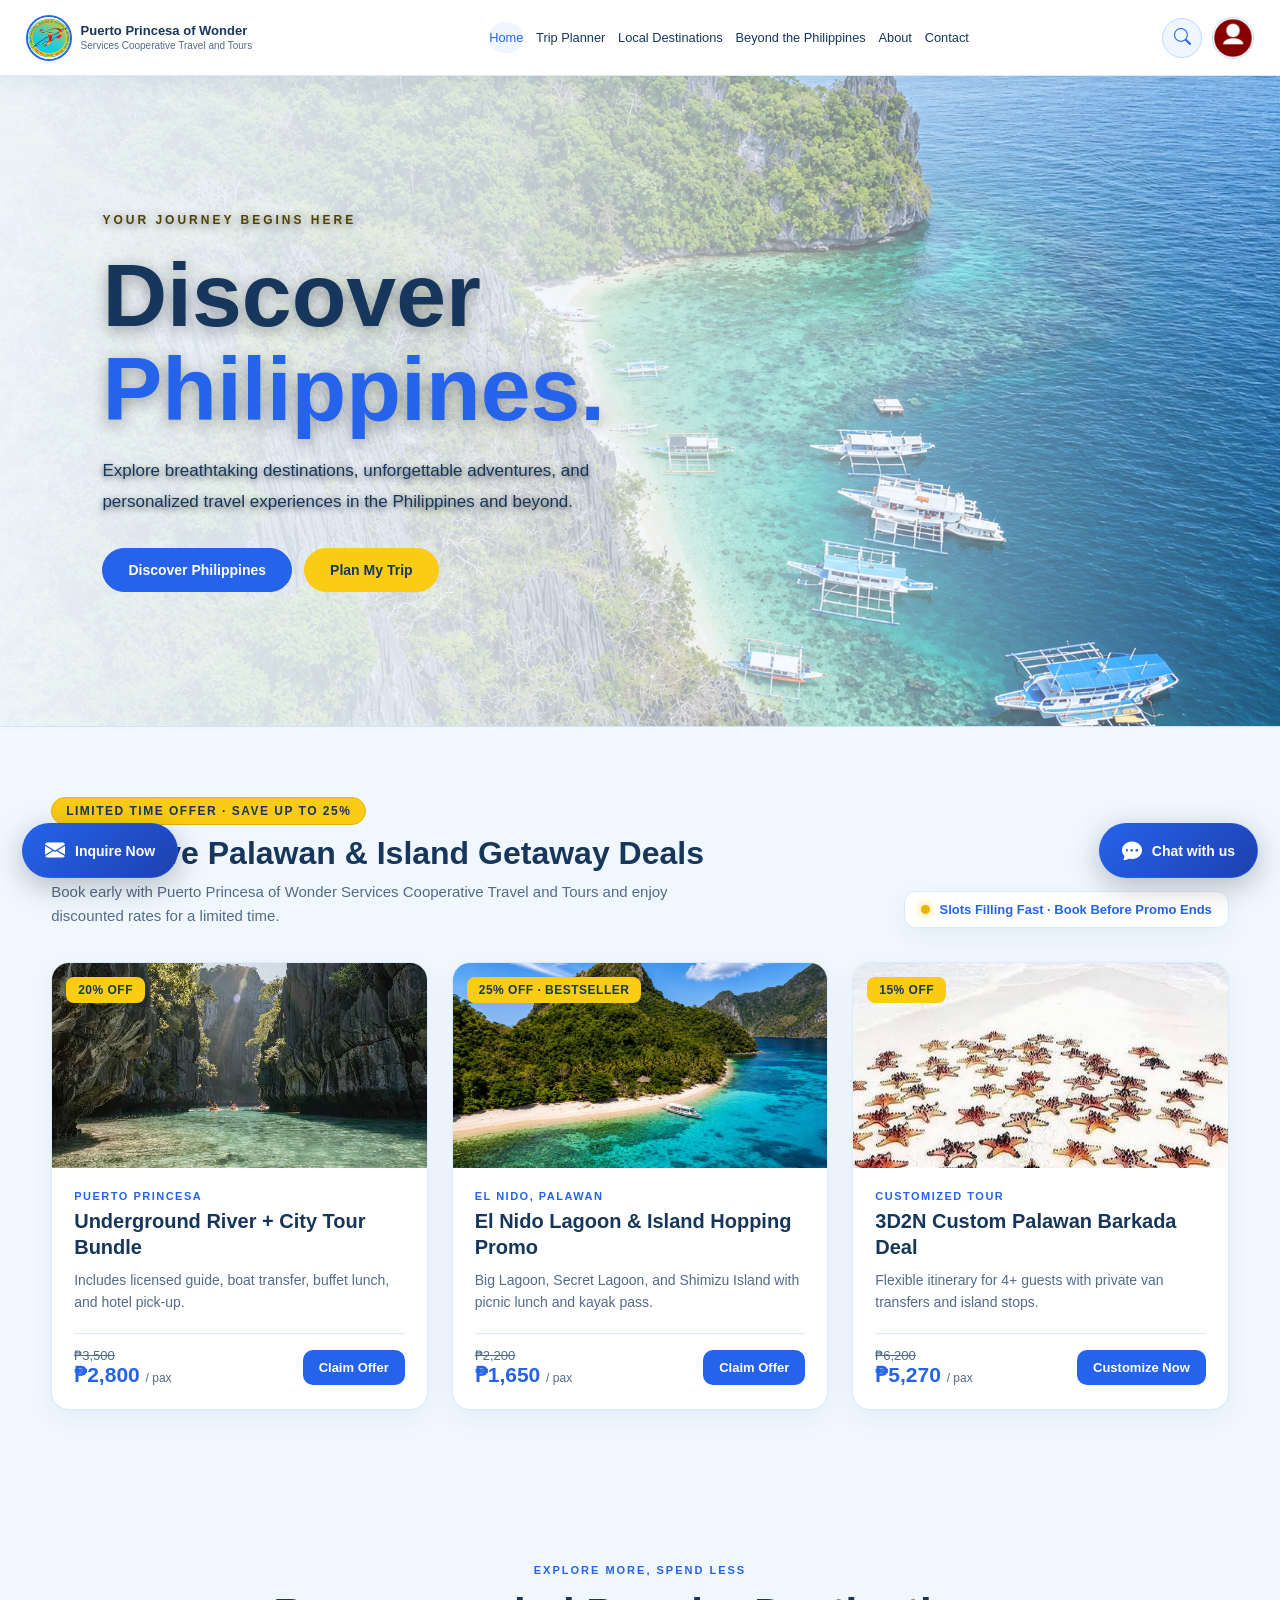
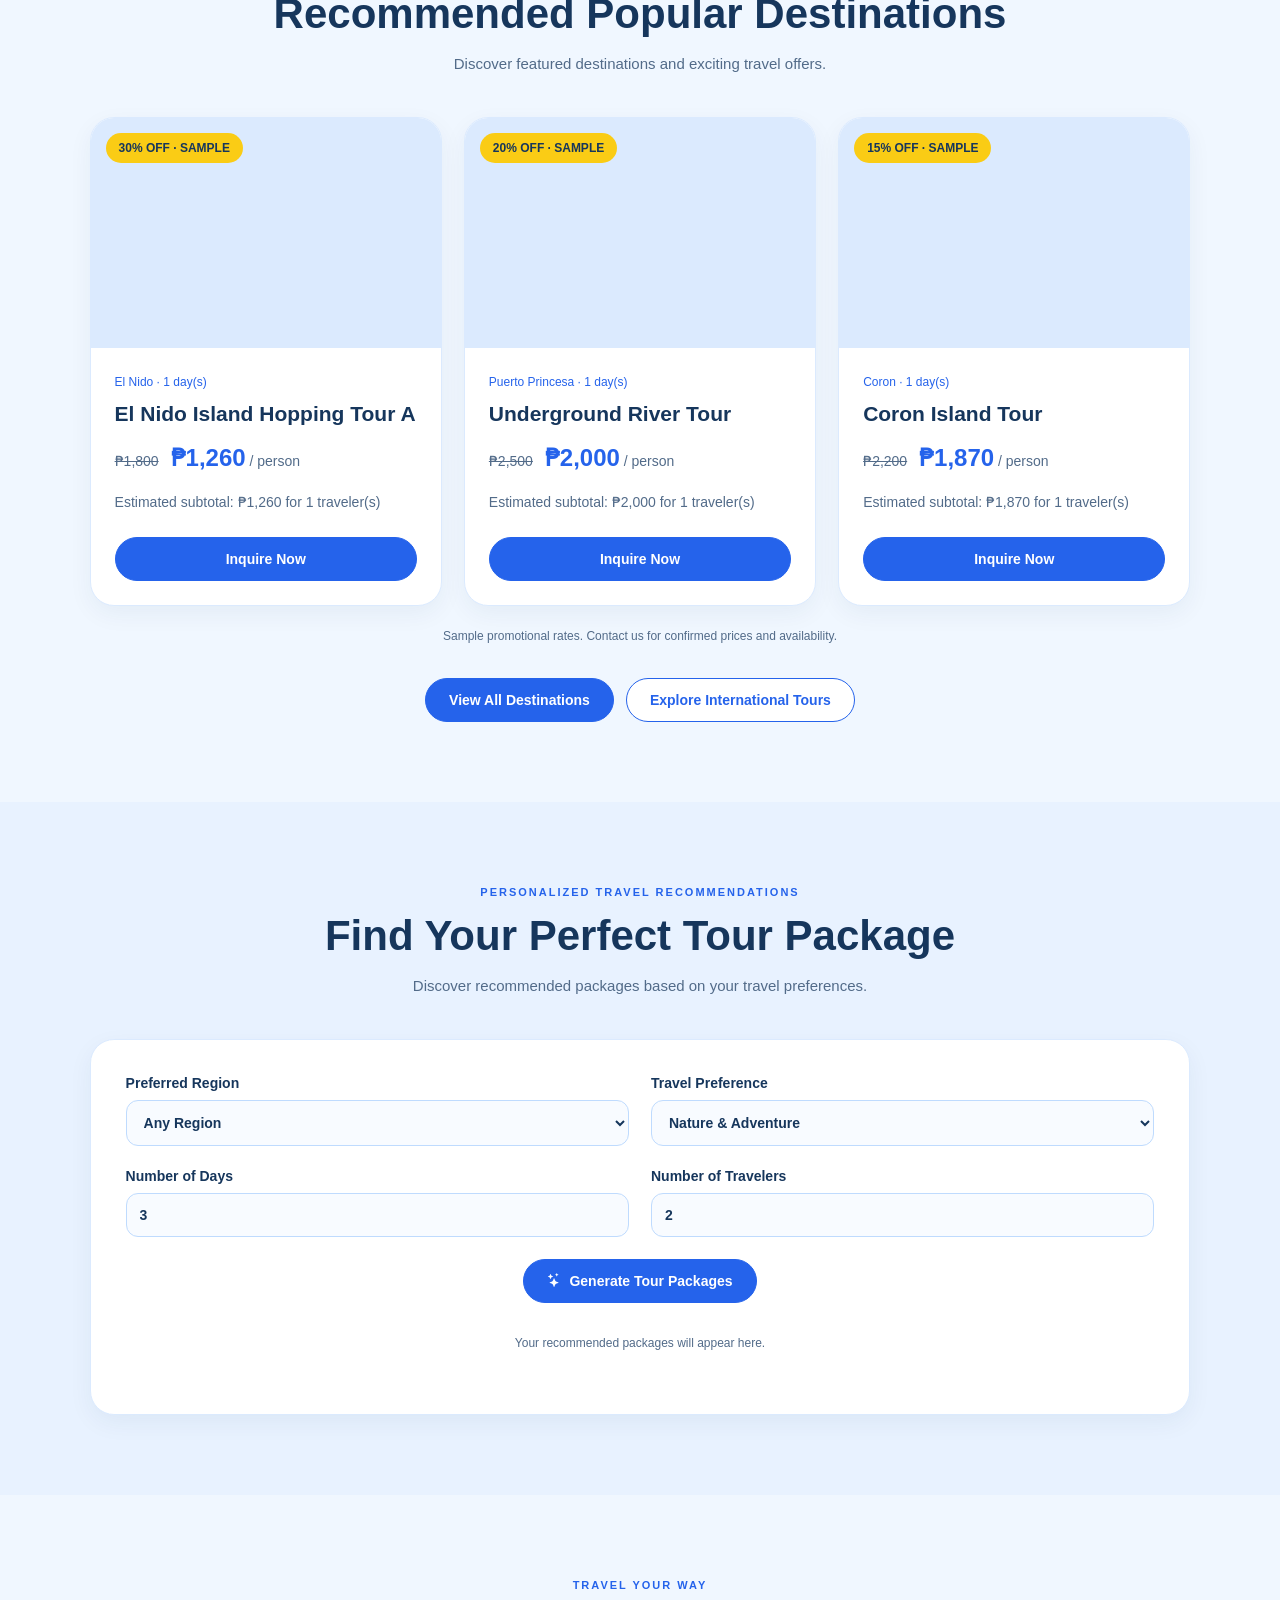
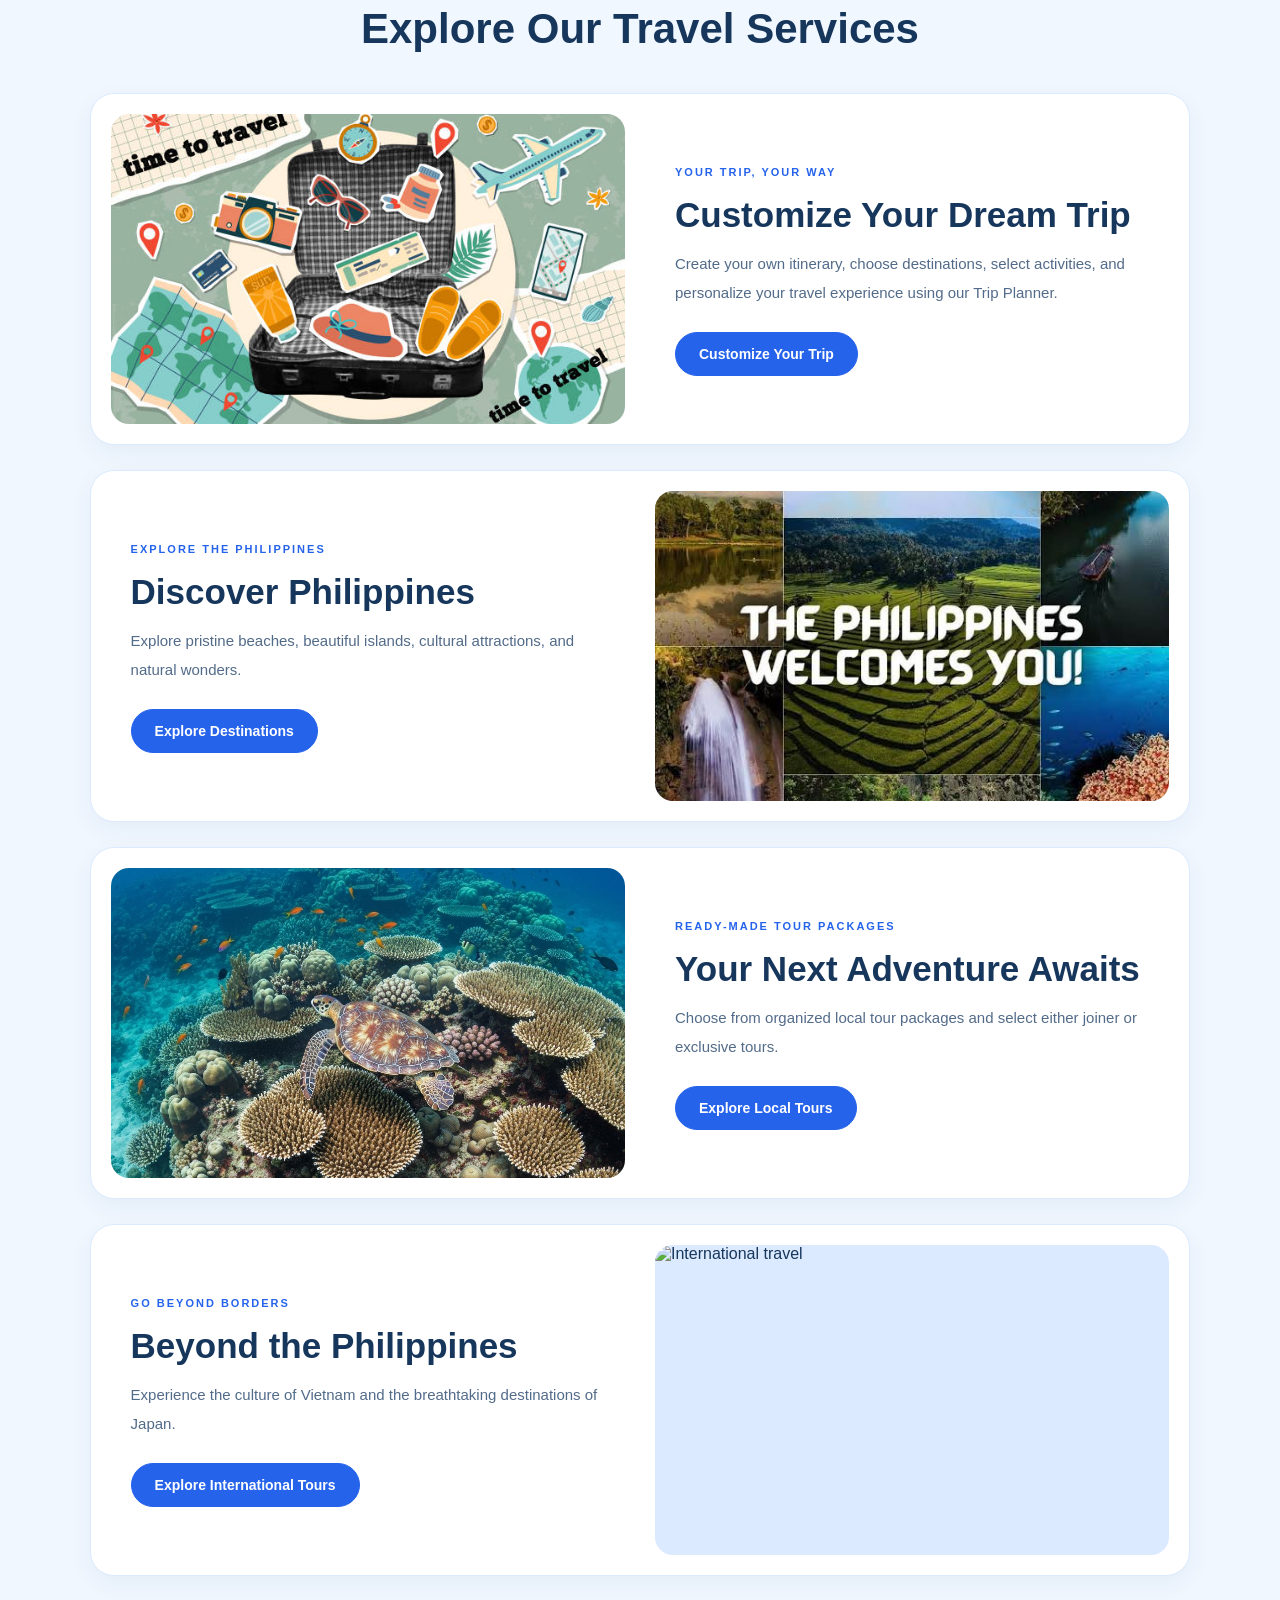
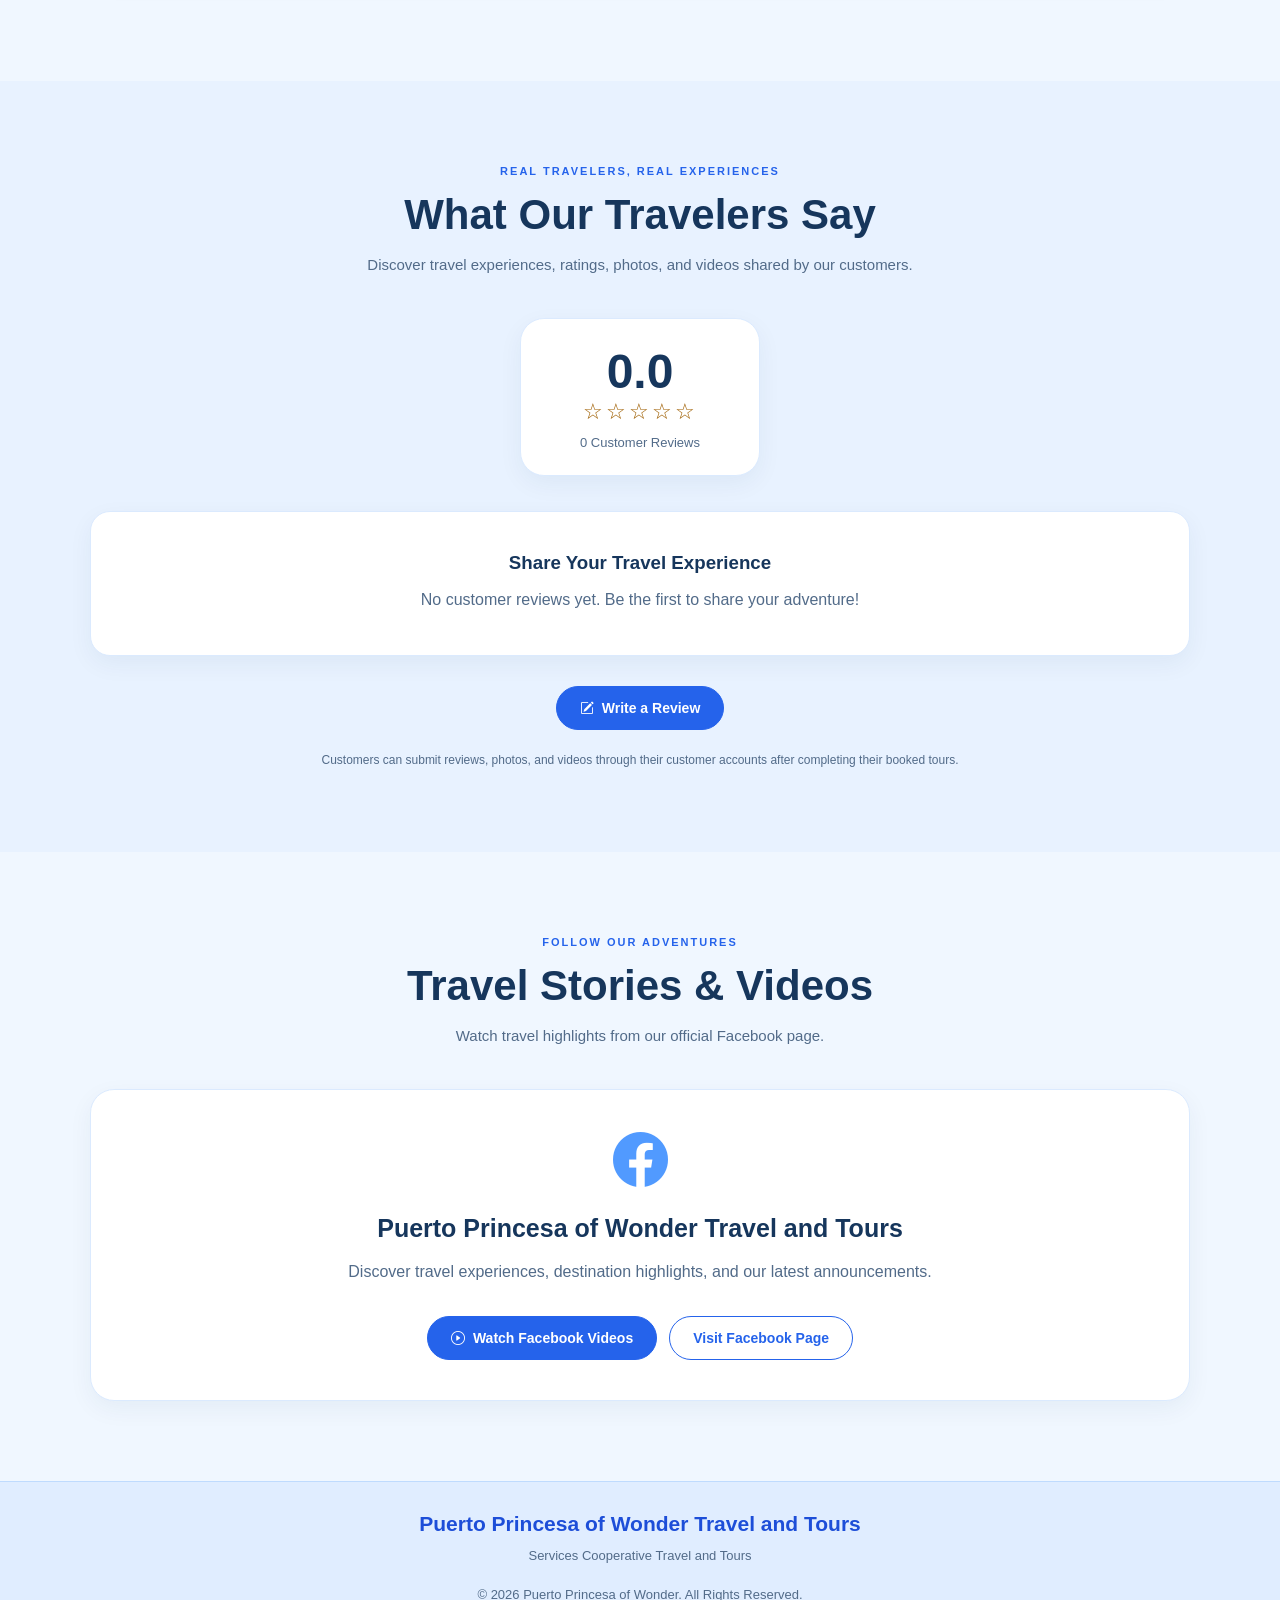
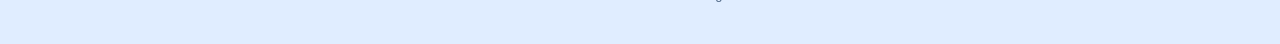
==== commit 4b833bf9: "Updated Tour Management System" ====
--- a/index.html
+++ b/index.html
@@ -6,7 +6,6 @@
 
     <title>Home | Puerto Princesa of Wonder</title>
 
-    <link rel="stylesheet" href="style.css" />
     <link rel="stylesheet" href="home.css" />
 
     <link
@@ -18,86 +17,30 @@
   <body>
     <!-- HEADER -->
 
-    <header aria-label="Website header" class="navbar">
-      <div class="brand-container">
-        <div class="company-logo">
-          <img
-            alt=""
-            onerror="
-              this.hidden = true;
-              this.nextElementSibling.hidden = false;
-            "
-            src="logo_travel_and_tour.jpg"
-          />
-
-          <span
-            aria-label="Company logo placeholder"
-            class="logo-fallback"
-            hidden
-            >PW</span
-          >
-        </div>
-
-        <div class="brand">
-          Puerto Princesa of Wonder Services Cooperative Travel and Tours
-        </div>
-      </div>
-
-      <nav aria-label="Main navigation" class="nav-links">
-        <form class="home-search" id="headerSearchForm" role="search">
-          <span aria-hidden="true">⌕</span>
-
-          <input
-            aria-label="Search destinations"
-            id="home-location-search"
-            placeholder="Search destinations..."
-            type="search"
-          />
-
-          <button type="submit">Search</button>
-
-          <div class="search-results" id="home-search-results"></div>
-        </form>
-
-        <a href="index.html">Home</a>
-
-        <a href="tripplanner.html">Trip Planner</a>
-
-        <a href="local-destinations.html">Local Destinations</a>
-
-        <a href="beyond-philippines.html">Beyond Philippines</a>
-
-        <a href="about.html">About</a>
-
-        <a href="contact.html">Contact</a>
-
-        <button
-          aria-label="Open shopping cart"
-          class="cart-nav-btn"
-          onclick="if (typeof openCart === 'function') openCart();"
-          type="button"
-        >
-          🛒 <span id="cart-count">0</span>
-        </button>
-
-        <a
-          href="login.html"
-          class="customer-avatar-btn"
-          title="Customer Account / Login"
-          aria-label="Customer Account"
-        >
-          <img
-            src="customer-user.jpg"
-            alt="Customer User"
-            onerror="
-              this.style.display = 'none';
-              this.nextElementSibling.style.display = 'flex';
-            "
-          />
-          <span class="customer-avatar-fallback" style="display: none">CU</span>
-        </a>
-      </nav>
-    </header>
+    <header class="navbar ppow-header" aria-label="Website header">
+  <div class="brand-container">
+    <div class="company-logo"><img src="logo_travel_and_tour.jpg" alt="Company logo" onerror="this.hidden=true;this.nextElementSibling.hidden=false"><span class="logo-fallback" hidden>PW</span></div>
+    <div class="brand">Puerto Princesa of Wonder <span>Services Cooperative Travel and Tours</span></div>
+  </div>
+  <nav class="nav-links" id="mainNavigation" aria-label="Main navigation">
+    <a href="index.html" aria-current="page">Home</a>
+    <a href="tripplanner.html">Trip Planner</a>
+    <a href="local-destinations.html">Local Destinations</a>
+    <a href="beyond-philippines.html">Beyond the Philippines</a>
+    <a href="about.html">About</a><a href="contact.html">Contact</a>
+  </nav>
+  <div class="header-actions">
+    <div class="header-search-wrapper">
+      <button class="header-icon" id="headerSearchToggle" type="button" aria-label="Search destinations" aria-expanded="false" aria-controls="headerSearchForm"><i class="bi bi-search"></i></button>
+      <form class="home-search" id="headerSearchForm" role="search" hidden>
+        <input id="home-location-search" type="search" placeholder="Search destinations..." aria-label="Search destinations" autocomplete="off">
+        <button type="submit">Search</button><div class="search-results" id="home-search-results" aria-live="polite"></div>
+      </form>
+    </div>
+    <a href="login.html" class="customer-avatar-btn" id="customerAccountButton" aria-label="Customer account"><img src="customer-user.jpg" alt="Customer account" onerror="this.style.display='none';this.nextElementSibling.style.display='flex'"><span class="customer-avatar-fallback" style="display:none"><i class="bi bi-person-fill"></i></span></a>
+    <button class="header-icon mobile-menu" id="mobileMenuToggle" type="button" aria-label="Navigation menu" aria-controls="mainNavigation" aria-expanded="false"><i class="bi bi-list"></i></button>
+  </div>
+</header>
 
     <main id="home-page">
       <!-- HERO SECTION -->
@@ -716,31 +659,6 @@
       </button>
     </div>
 
-    <!-- SHOPPING CART -->
-
-    <div class="cart-overlay" id="cart-overlay" onclick="closeCart()">
-      <div class="cart-panel" onclick="event.stopPropagation()">
-        <div class="cart-header">
-          <h2>🛒 Your Shopping Cart</h2>
-
-          <button type="button" onclick="closeCart()" aria-label="Close cart">
-            ✕
-          </button>
-        </div>
-
-        <div id="cart-items"></div>
-
-        <div class="cart-footer">
-          <h3>Total: ₱<span id="cart-total">0</span></h3>
-
-          <button type="button" onclick="location.href = 'tripplanner.html'">
-            Continue to Trip Planner
-          </button>
-        </div>
-      </div>
-    </div>
-
-    <script src="script.js" defer></script>
     <script src="home.js" defer></script>
   </body>
 </html>
--- a/home.css
+++ b/home.css
@@ -1,17 +1,1989 @@
-/* ==========================================
-   HEADER - SAME AS BEYOND PHILIPPINES
-========================================== */
-
-body > header.navbar {
+/* =========================
+   GLOBAL
+========================= */
+
+* {
+    margin: 0;
+    padding: 0;
+    box-sizing: border-box;
+}
+
+html {
+    scroll-behavior: smooth;
+}
+
+body {
+    font-family: Arial, Helvetica, sans-serif;
+    background: #071b25;
+    color: white;
+}
+
+button, input, select, textarea {
+    font: inherit;
+}
+
+button {
+    cursor: pointer;
+}
+
+
+/* =========================
+   NAVBAR
+========================= */
+
+.navbar {
+    width: 100%;
+    min-height: 85px;
+    padding: 12px 4%;
+    display: flex;
+    align-items: center;
+    justify-content: space-between;
+    gap: 20px;
+    background: #071b25;
+    position: sticky;
+    top: 0;
+    z-index: 1000;
+}
+
+.brand-container {
+    display: flex;
+    align-items: center;
+    gap: 7px;
+    flex-shrink: 0;
+}
+
+.company-logo img {
+    width: 60px;
+    height: 60px;
+    object-fit: cover;
+    border-radius: 50%;
+    border: 2px solid #2563eb;
+}
+
+.brand {
+    color: white;
+    font-size: 14px;
+    font-weight: 900;
+    line-height: 1.3;
+    max-width: 330px;
+}
+
+.nav-links {
+    display: flex;
+    align-items: center;
+    justify-content: flex-end;
+    gap: 8px;
+    flex-wrap: wrap;
+}
+
+.nav-links a,
+.nav-links button {
+    border: none;
+    background: transparent;
+    color: white;
+    padding: 10px 12px;
+    border-radius: 24px;
+    font-size: 17px;
+    text-decoration: none;
+    white-space: nowrap;
+    transition: 0.3s;
+}
+
+.nav-links a:hover,
+.nav-links button:hover {
+    background: rgba(37,99,235,0.12);
+    color: #2563eb;
+}
+
+/* LOGIN BUTTON */
+
+.login-nav-btn,
+.nav-links .login-nav-btn {
+    background: #2563eb;
+    color: white;
+    font-weight: bold;
+}
+
+.login-nav-btn:hover {
+    background: #1d4ed8;
+    color: white;
+}
+
+/* CART NAV BUTTON */
+
+.cart-nav-btn,
+.nav-links .cart-nav-btn {
+    background: #1d4ed8;
+    color: white;
+    border-radius: 8px;
+}
+
+#cart-count {
+    display: inline-grid;
+    place-items: center;
+    min-width: 20px;
+    height: 20px;
+    margin-left: 5px;
+    padding: 0 5px;
+    border-radius: 20px;
+    background: white;
+    color: #1d4ed8;
+    font-size: 11px;
+    font-weight: bold;
+}
+
+/* =========================
+   HOME SEARCH BAR
+========================= */
+
+.home-search {
+    display: flex;
+    align-items: center;
+    gap: 8px;
+    width: 350px;
+    max-width: 100%;
+    min-height: 42px;
+    padding: 5px 8px;
+    background: white;
+    border-radius: 25px;
+    color: #17313d;
+    position: relative;
+}
+
+.home-search span {
+    font-size: 20px;
+    color: #1d4ed8;
+}
+
+.home-search input {
+    flex: 1;
+    min-width: 0;
+    width: 100%;
+    border: none;
+    outline: none;
+    background: transparent;
+    color: #172b35;
+    font-size: 12px;
+}
+
+.home-search input::placeholder {
+    color: #8299a3;
+}
+
+.home-search button {
+    border: none;
+    padding: 9px 14px;
+    border-radius: 20px;
+    background: #2563eb;
+    color: white;
+    font-size: 12px;
+}
+
+.home-search button:hover {
+    background: #1d4ed8;
+}
+
+/* SEARCH SUGGESTIONS */
+
+.search-results {
+    position: absolute;
+    top: calc(100% + 8px);
+    left: 0;
+    width: 100%;
+    max-height: 200px;
+    overflow-y: auto;
+    display: none;
+    flex-direction: column;
+    background: white;
+    border-radius: 12px;
+    box-shadow: 0 8px 25px rgba(0,0,0,0.2);
+    z-index: 9999;
+}
+
+.search-results button,
+.search-results a,
+.search-results .search-result-item {
+    display: block;
+    width: 100%;
+    padding: 13px 18px;
+    text-align: left;
+    text-decoration: none;
+    background: white;
+    color: #17313d;
+    border: none;
+    border-bottom: 1px solid #eee;
+    cursor: pointer;
+    font-size: 14px;
+}
+
+.search-results button:hover,
+.search-results a:hover,
+.search-results .search-result-item:hover {
+    background: #eff6ff;
+    color: #1d4ed8;
+}
+
+/* =========================
+   HOME HERO
+========================= */
+
+.home-hero {
+    min-height: 620px;
+    height: 88vh;
+    position: relative;
+    display: flex;
+    align-items: center;
+    background:
+        url("https://images.unsplash.com/photo-1518509562904-e7ef99cdcc86?auto=format&fit=crop&w=2000&q=85")
+        center/cover no-repeat;
+}
+
+.hero-overlay {
+    position: absolute;
+    inset: 0;
+    background: linear-gradient(
+        90deg,
+        rgba(3,20,28,0.88),
+        rgba(3,20,28,0.55),
+        rgba(3,20,28,0.12)
+    );
+}
+
+.home-content {
+    position: relative;
+    z-index: 2;
+    max-width: 700px;
+    padding: 0 8%;
+}
+
+.tagline {
+    color: #2563eb;
+    font-size: 13px;
+    font-weight: bold;
+    letter-spacing: 3px;
+}
+
+.home-content h1 {
+    font-size: clamp(55px,7vw,90px);
+    line-height: 1.05;
+    margin: 20px 0;
+    font-weight: 900;
+}
+
+.home-content h1 span {
+    color: #2563eb;
+}
+
+.home-content p {
+    max-width: 520px;
+    color: #e0eeee;
+    font-size: 16px;
+    line-height: 1.8;
+    margin-bottom: 30px;
+}
+
+/* BUTTONS */
+
+.explore-btn,
+.primary-btn,
+.secondary-btn {
+    display: inline-block;
+    padding: 13px 25px;
+    border: none;
+    border-radius: 30px;
+    font-size: 14px;
+    font-weight: bold;
+    text-decoration: none;
+    transition: 0.3s;
+}
+
+.explore-btn,
+.primary-btn {
+    background: #2563eb;
+    color: white;
+}
+
+.secondary-btn {
+    background: transparent;
+    border: 1px solid #2563eb;
+    color: white;
+}
+
+.explore-btn:hover,
+.primary-btn:hover {
+    background: #1d4ed8;
+    transform: translateY(-3px);
+}
+
+.secondary-btn:hover {
+    background: #2563eb;
+    color: #071b25;
+}
+
+/* =========================
+   SECTION HEADINGS
+========================= */
+
+.section-heading {
+    text-align: center;
+    margin-bottom: 45px;
+}
+
+.section-heading span {
+    color: #2563eb;
+    font-size: 12px;
+    font-weight: bold;
+    letter-spacing: 3px;
+}
+
+.section-heading h2 {
+    font-size: 36px;
+    margin: 15px 0;
+}
+
+.section-heading p {
+    color: #aebfca;
+    font-size: 14px;
+    line-height: 1.7;
+}
+
+/* =========================
+   TOP DESTINATIONS
+========================= */
+
+.destinations {
+    padding: 100px 8%;
+    background: #0a222d;
+}
+
+.destination-grid {
+    display: grid;
+    grid-template-columns: repeat(3,minmax(0,1fr));
+    gap: 25px;
+}
+
+.destination-card {
+    background: #102d38;
+    border-radius: 18px;
+    overflow: hidden;
+    border: 1px solid rgba(255,255,255,0.07);
+    transition: 0.3s;
+}
+
+.destination-card:hover {
+    transform: translateY(-8px);
+    border-color: #2563eb;
+}
+
+.destination-card img {
+    width: 100%;
+    height: 240px;
+    object-fit: cover;
+    display: block;
+    transition: 0.4s;
+}
+
+.destination-card:hover img {
+    transform: scale(1.03);
+}
+
+.destination-info {
+    padding: 25px;
+}
+
+.destination-info span {
+    color: #2563eb;
+    font-size: 11px;
+    font-weight: bold;
+    letter-spacing: 2px;
+}
+
+.destination-info h3 {
+    color: white;
+    font-size: 23px;
+    margin: 12px 0;
+}
+
+.destination-info p {
+    color: #b6c9c8;
+    font-size: 14px;
+    line-height: 1.8;
+    margin-bottom: 20px;
+}
+
+.destination-info button {
+    background: #1d4ed8;
+    color: white;
+    border: none;
+    padding: 12px 18px;
+    border-radius: 8px;
+    font-weight: bold;
+}
+
+.destination-info button:hover {
+    background: #1e40af;
+}
+
+.center-action {
+    display: flex;
+    justify-content: center;
+    flex-wrap: wrap;
+    gap: 12px;
+    margin-top: 35px;
+}
+
+/* =========================
+   PREDICTIVE ANALYTICS
+========================= */
+
+.home-page {
+    padding: 90px 8%;
+    background: #16365c;
+}
+
+.home-page .section-heading h2 {
+    color: #16365c;
+}
+
+.home-page .section-heading p {
+    color: #777;
+}
+
+.prediction-panel {
+    max-width: 950px;
+    margin: auto;
+    padding: 30px;
+    background: rgb(4, 47, 164);
+    border-radius: 20px;
+    box-shadow: 0 12px 35px rgba(23,61,55,0.08);
+}
+
+/* FORM */
+
+.custom-form {
+    display: grid;
+    grid-template-columns: repeat(2,minmax(0,1fr));
+    gap: 22px;
+}
+
+.form-group {
+    display: flex;
+    flex-direction: column;
+    gap: 9px;
+    min-width: 0;
+}
+
+.form-group label {
+    font-weight: 600;
+    color: #16365c;
+    font-size: 14px;
+}
+
+.form-group input,
+.form-group select,
+.form-group textarea {
+    width: 100%;
+    padding: 14px;
+    border: 1px solid #ddd;
+    border-radius: 9px;
+    font-size: 14px;
+    outline: none;
+    font-family: inherit;
+    background: white;
+    color: #16365c;
+}
+
+.form-group input:focus,
+.form-group select:focus,
+.form-group textarea:focus {
+    border-color: #2563eb;
+}
+
+.full-width {
+    grid-column: 1 / -1;
+}
+
+.prediction-results {
+    margin-top: 22px;
+    padding: 20px;
+    border-radius: 14px;
+    background: #eff6ff;
+    color: #16365c;
+}
+
+
+/* =========================
+   FOOTER
+========================= */
+
+footer {
+    padding: 40px 8%;
+    text-align: center;
+    background: #05151d;
+}
+
+.footer-brand {
+    color: #2563eb;
+    font-size: 18px;
+    font-weight: bold;
+    margin-bottom: 10px;
+}
+
+footer p {
+    color: #aebfca;
+    font-size: 13px;
+    line-height: 1.8;
+}
+
+.copyright {
+    margin-top: 15px;
+    font-size: 12px;
+}
+
+/* =========================
+   SHOPPING CART
+========================= */
+
+.cart-overlay {
+    display: none;
+    position: fixed;
+    inset: 0;
+    z-index: 2000;
+    background: rgba(0,0,0,0.55);
+    justify-content: flex-end;
+    align-items: stretch;
+}
+
+.cart-panel {
+    background: white;
+    width: min(450px,100%);
+    height: 100%;
+    padding: 25px;
+    overflow-y: auto;
+    box-shadow: -12px 0 35px rgba(0,0,0,0.18);
+}
+
+.cart-header {
+    display: flex;
+    justify-content: space-between;
+    align-items: center;
+    border-bottom: 1px solid #eee;
+    padding-bottom: 20px;
+}
+
+.cart-header h2 {
+    font-size: 21px;
+    color: #16365c;
+}
+
+.cart-header button {
+    border: none;
+    background: transparent;
+    font-size: 22px;
+    color: #16365c;
+}
+
+.cart-item {
+    display: flex;
+    align-items: center;
+    justify-content: space-between;
+    gap: 15px;
+    padding: 14px 0;
+    border-bottom: 1px solid #dbeafe;
+}
+
+.cart-item h4 {
+    color: #16365c;
+}
+
+.cart-item p {
+    color: #888;
+    font-size: 13px;
+    margin-top: 5px;
+}
+
+.cart-item button {
+    border: none;
+    background: #fef9c3;
+    color: #854d0e;
+    padding: 8px 12px;
+    border-radius: 8px;
+}
+
+.cart-footer {
+    margin-top: 30px;
+}
+
+.cart-footer h3 {
+    margin-bottom: 20px;
+    color: #16365c;
+}
+
+.cart-footer button {
+    width: 100%;
+    padding: 15px;
+    background: #1d4ed8;
+    color: white;
+    border: none;
+    border-radius: 8px;
+}
+
+.empty-cart {
+    text-align: center;
+    color: #999;
+    padding: 40px 0;
+}
+
+/* =========================
+   RESPONSIVE DESIGN
+========================= */
+
+@media (max-width: 1050px) {
+    .navbar {
+        padding: 12px 2.5%;
+    }
+
+    .brand {
+        font-size: 12px;
+        max-width: 260px;
+    }
+
+    .company-logo img {
+        width: 50px;
+        height: 50px;
+    }
+
+    .nav-links {
+        gap: 5px;
+    }
+}
+
+@media (max-width: 800px) {
+    .navbar {
+        flex-direction: column;
+        justify-content: center;
+        gap: 13px;
+    }
+
+    .brand-container {
+        justify-content: center;
+    }
+
+    .nav-links {
+        justify-content: center;
+    }
+
+    .home-hero {
+        height: 650px;
+        min-height: 550px;
+    }
+
+    .destination-grid,
+    .contact-details {
+        grid-template-columns: 1fr;
+    }
+
+    .about-content {
+        grid-template-columns: 1fr;
+        gap: 35px;
+    }
+
+    .about-image {
+        min-height: 300px;
+    }
+
+    .section-heading h2 {
+        font-size: 29px;
+    }
+
+    .about-text h2 {
+        font-size: 31px;
+    }
+}
+
+@media (max-width: 600px) {
+    .brand {
+        font-size: 12px;
+        max-width: 75vw;
+        white-space: normal;
+    }
+
+    .nav-links {
+        gap: 5px;
+    }
+
+    .nav-links a,
+    .nav-links button {
+        font-size: 11px;
+        padding: 8px;
+    }
+
+    .home-search {
+        width: 100%;
+    }
+
+    .home-content h1 {
+        font-size: 52px;
+    }
+
+    .home-content p {
+        font-size: 14px;
+    }
+
+    .home-page .custom-form {
+        grid-template-columns: 1fr;
+    }
+
+    .full-width {
+        grid-column: 1 / -1;
+    }
+
+    .prediction-panel {
+        padding: 20px;
+    }
+
+    .destinations,
+    .about-section,
+    .contact-section,
+    .home-page {
+        padding: 70px 6%;
+    }
+
+    .center-action {
+        flex-direction: column;
+    }
+
+    .center-action button {
+        width: 100%;
+    }
+}
+
+
+
+
+/* =================================
+   TRAVEL RECOMMENDATIONS SECTION
+================================= */
+
+.home-page {
+  width: 100%;
+  padding: 80px 7%;
+  background: #0a222d;
+}
+
+/* Section Heading */
+
+.home-page .section-heading {
+  text-align: center;
+  max-width: 850px;
+  margin: 0 auto 35px;
+}
+
+.home-page .section-heading span {
+  display: inline-block;
+  color: #ffffff;
+  font-size: 20px;
+  font-weight: 1000;
+  letter-spacing: 1px;
+  margin-bottom: 12px;
+}
+
+.home-page .section-heading h2 {
+  font-size: 36px;
+  font-weight: 800;
+  color: #173b4f;
+  margin-bottom: 15px;
+}
+
+.home-page .section-inner {
+  max-width: 750px;
+  margin: 0 auto 30px;
+  text-align: center;
+}
+
+.home-page .section-inner p {
+  color: #667781;
+  font-size: 15px;
+  line-height: 1.8;
+  margin: 0;
+}
+
+/* Generator Panel */
+
+.generator-panel {
+  max-width: 1050px;
+  margin: 0 auto;
+  padding: 35px;
+  background: #ffffff;
+  border-radius: 18px;
+  box-shadow: 0 8px 30px rgba(20, 55, 75, 0.08);
+  border: 1px solid #e7eef2;
+}
+
+/* Generator Form */
+
+.generator-form {
+  display: grid;
+  grid-template-columns: repeat(2, 1fr);
+  gap: 22px;
+}
+
+.generator-form .form-group {
+  display: flex;
   flex-direction: column;
-  align-items: flex-start;
-  gap: 12px;
-}
-
-body > header.navbar .nav-links {
-  justify-content: flex-start;
+  gap: 9px;
+}
+
+.generator-form .form-group label {
+  font-size: 14px;
+  font-weight: 700;
+  color: #294957;
+}
+
+.generator-form .form-group select,
+.generator-form .form-group input {
   width: 100%;
-}
+  height: 48px;
+  padding: 0 15px;
+  border: 1px solid #d8e2e8;
+  border-radius: 9px;
+  outline: none;
+  background: #f9fbfc;
+  color: #344b57;
+  font-size: 14px;
+  transition: 0.3s ease;
+}
+
+.generator-form .form-group select:focus,
+.generator-form .form-group input:focus {
+  border-color: #2563eb;
+  background: #ffffff;
+  box-shadow: 0 0 0 3px rgba(7, 139, 131, 0.12);
+}
+
+/* Generate Button */
+
+.gen-submit {
+  grid-column: 1 / -1;
+  text-align: center;
+  margin-top: 8px;
+}
+
+.gen-submit .primary-btn {
+  min-width: 230px;
+  padding: 14px 28px;
+  border: none;
+  border-radius: 9px;
+  background: #2563eb;
+  color: #ffffff;
+  font-size: 15px;
+  font-weight: 700;
+  cursor: pointer;
+  transition: 0.3s ease;
+}
+
+.gen-submit .primary-btn:hover {
+  background: #1d4ed8;
+  transform: translateY(-2px);
+  box-shadow: 0 6px 15px rgba(7, 139, 131, 0.2);
+}
+
+.generator-note {
+  display: block;
+  margin-top: 14px;
+  color: #ffffff;
+  font-size: 12px;
+  line-height: 1.6;
+}
+
+/* Prediction Results */
+
+.prediction-results {
+  margin-top: 30px;
+  padding: 25px;
+  min-height: 100px;
+  background: #f7fafb;
+  border: 1px dashed #cbdde0;
+  border-radius: 12px;
+}
+
+.prediction-results .placeholder {
+  margin: 10px 0;
+  text-align: center;
+  color: #84939b;
+  font-size: 14px;
+}
+
+/* Responsive Design */
+
+@media (max-width: 768px) {
+  .home-page {
+    padding: 55px 5%;
+  }
+
+  .home-page .section-heading h2 {
+    font-size: 28px;
+  }
+
+  .generator-panel {
+    padding: 22px;
+  }
+
+  .generator-form {
+    grid-template-columns: 1fr;
+    gap: 18px;
+  }
+
+  .gen-submit {
+    grid-column: 1;
+  }
+
+  .gen-submit .primary-btn {
+    width: 100%;
+  }
+}
+
+@media (max-width: 480px) {
+  .home-page {
+    padding: 45px 4%;
+  }
+
+  .home-page .section-heading h2 {
+    font-size: 24px;
+  }
+
+  .generator-panel {
+    padding: 17px;
+  }
+
+  .generator-form .form-group select,
+  .generator-form .form-group input {
+    height: 45px;
+  }
+
+  .prediction-results {
+    padding: 18px;
+  }
+}
+
+
+
+
+
+/* ==========================================
+   TRIP PLANNER - MAIN PAGE
+========================================== */
+
+#planner-page,
+#tours-page {
+    display: block;
+    width: 100%;
+    min-height: 70vh;
+    background: #f8f9fa;
+    color: #333;
+}
+
+/* ==========================================
+   HERO SECTION
+========================================== */
+
+#planner-page .subpage-hero,
+#tours-page .subpage-hero {
+    width: 100%;
+    padding: 75px 20px;
+    text-align: center;
+    color: #fff;
+    background: linear-gradient(135deg, #1e40af, #1d4ed8);
+}
+
+#planner-page .eyebrow,
+#tours-page .eyebrow {
+    display: inline-block;
+    margin-bottom: 15px;
+    color: #facc15;
+    font-size: 13px;
+    font-weight: 800;
+    letter-spacing: 2px;
+}
+
+#planner-page .subpage-hero h1,
+#tours-page .subpage-hero h1 {
+    margin-bottom: 15px;
+    font-size: clamp(27px, 4vw, 42px);
+    font-weight: 800;
+    line-height: 1.3;
+}
+
+#planner-page .subpage-hero p,
+#tours-page .subpage-hero p {
+    max-width: 650px;
+    margin: 0 auto;
+    color: #eff6ff;
+    font-size: 16px;
+    line-height: 1.7;
+}
+
+/* ==========================================
+   SECTION CONTAINER
+========================================== */
+
+#planner-page .section,
+#tours-page .section {
+    width: 100%;
+    padding: 65px 20px;
+}
+
+#planner-page .section-inner,
+#tours-page .section-inner {
+    width: 100%;
+    max-width: 1150px;
+    margin: 0 auto;
+}
+
+/* ==========================================
+   CHOICE CARDS
+========================================== */
+
+#planner-page .choice-grid {
+    display: grid;
+    grid-template-columns: repeat(2, minmax(0, 1fr));
+    gap: 30px;
+    max-width: 950px;
+    margin: 0 auto;
+}
+
+#planner-page .choice-card {
+    display: flex;
+    flex-direction: column;
+    align-items: center;
+    justify-content: space-between;
+    padding: 38px 30px;
+    background: #fff;
+    border: 1px solid #e5e5e5;
+    border-radius: 18px;
+    text-align: center;
+    box-shadow: 0 8px 25px rgba(0, 0, 0, 0.07);
+    transition: transform 0.3s ease, box-shadow 0.3s ease;
+}
+
+#planner-page .choice-card:hover {
+    transform: translateY(-6px);
+    box-shadow: 0 12px 30px rgba(0, 0, 0, 0.12);
+}
+
+#planner-page .choice-icon {
+    margin-bottom: 20px;
+    font-size: 48px;
+}
+
+#planner-page .choice-card h2 {
+    margin-bottom: 15px;
+    color: #1e40af;
+    font-size: 25px;
+    font-weight: 800;
+}
+
+#planner-page .choice-card p {
+    min-height: 80px;
+    margin-bottom: 25px;
+    color: #666;
+    font-size: 15px;
+    line-height: 1.8;
+}
+
+/* ==========================================
+   BUTTONS
+========================================== */
+
+#planner-page .primary-btn,
+#tours-page .secondary-btn {
+    display: inline-block;
+    padding: 13px 23px;
+    border: none;
+    border-radius: 8px;
+    font-size: 14px;
+    font-weight: 700;
+    cursor: pointer;
+    transition: 0.3s ease;
+}
+
+#planner-page .primary-btn {
+    background: #1d4ed8;
+    color: #fff;
+}
+
+#planner-page .primary-btn:hover {
+    background: #1e40af;
+    transform: translateY(-2px);
+}
+
+#planner-page .gold-btn {
+    background: #e5ad28;
+    color: #222;
+}
+
+#planner-page .gold-btn:hover {
+    background: #cc9414;
+}
+
+/* ==========================================
+   TOUR PACKAGE GENERATOR LINK
+========================================== */
+
+#planner-page .choice-note {
+    margin-top: 35px;
+    color: #666;
+    text-align: center;
+    font-size: 15px;
+}
+
+#planner-page .link-btn {
+    padding: 0;
+    border: none;
+    background: transparent;
+    color: #1d4ed8;
+    font-weight: 800;
+    text-decoration: underline;
+    cursor: pointer;
+}
+
+#planner-page .link-btn:hover {
+    color: #e5ad28;
+}
+
+/* ==========================================
+   TOUR CATALOG FILTER
+========================================== */
+
+#tours-page .tours-filter {
+    display: flex;
+    align-items: center;
+    justify-content: flex-end;
+    gap: 12px;
+    margin-bottom: 30px;
+}
+
+#tours-page .tours-filter label {
+    color: #1e40af;
+    font-size: 13px;
+    font-weight: 800;
+}
+
+#tours-page .tours-filter select {
+    min-width: 190px;
+    padding: 11px 15px;
+    border: 1px solid #ccc;
+    border-radius: 8px;
+    background: #fff;
+    color: #333;
+    outline: none;
+}
+
+#tours-page .tours-filter select:focus {
+    border-color: #1d4ed8;
+    box-shadow: 0 0 0 3px rgba(8, 116, 95, 0.12);
+}
+
+/* ==========================================
+   TOUR CARDS
+========================================== */
+
+#tours-page .tour-tiles {
+    display: grid;
+    grid-template-columns: repeat(3, minmax(0, 1fr));
+    gap: 25px;
+    width: 100%;
+}
+
+#tours-page .tour-card,
+#tours-page .tour-tile {
+    overflow: hidden;
+    background: #fff;
+    border: 1px solid #e5e5e5;
+    border-radius: 14px;
+    box-shadow: 0 5px 18px rgba(0, 0, 0, 0.07);
+    transition: 0.3s ease;
+}
+
+#tours-page .tour-card:hover,
+#tours-page .tour-tile:hover {
+    transform: translateY(-5px);
+    box-shadow: 0 10px 25px rgba(0, 0, 0, 0.12);
+}
+
+#tours-page .tour-card img,
+#tours-page .tour-tile img {
+    display: block;
+    width: 100%;
+    height: 210px;
+    object-fit: cover;
+}
+
+#tours-page .tour-card h3,
+#tours-page .tour-tile h3 {
+    margin: 18px 18px 10px;
+    color: #1e40af;
+    font-size: 19px;
+    font-weight: 800;
+}
+
+#tours-page .tour-card p,
+#tours-page .tour-tile p {
+    margin: 0 18px 15px;
+    color: #666;
+    font-size: 14px;
+    line-height: 1.6;
+}
+
+#tours-page .tour-card button,
+#tours-page .tour-tile button {
+    margin: 0 18px 20px;
+}
+
+/* ==========================================
+   ACTION BUTTONS
+========================================== */
+
+#tours-page .form-actions {
+    display: flex;
+    flex-wrap: wrap;
+    align-items: center;
+    justify-content: center;
+    gap: 15px;
+    margin-top: 40px;
+}
+
+#tours-page .secondary-btn {
+    background: #1e40af;
+    color: #fff;
+}
+
+#tours-page .secondary-btn:hover {
+    background: #1d4ed8;
+    transform: translateY(-2px);
+}
+
+/* ==========================================
+   FOOTER
+========================================== */
+
+body > footer {
+    width: 100%;
+    padding: 30px 20px;
+    background: #1e40af;
+    color: #fff;
+    text-align: center;
+}
+
+body > footer .footer-brand {
+    margin-bottom: 8px;
+    font-size: 21px;
+    font-weight: 800;
+}
+
+body > footer p {
+    margin-bottom: 8px;
+}
+
+body > footer .copyright {
+    margin-top: 15px;
+    color: #cbdcf2;
+    font-size: 13px;
+}
+
+/* ==========================================
+   TABLET
+========================================== */
+
+@media (max-width: 900px) {
+    #tours-page .tour-tiles {
+        grid-template-columns: repeat(2, minmax(0, 1fr));
+    }
+
+    #planner-page .choice-grid {
+        gap: 20px;
+    }
+}
+
+/* ==========================================
+   MOBILE
+========================================== */
+
+@media (max-width: 600px) {
+    #planner-page .subpage-hero,
+    #tours-page .subpage-hero {
+        padding: 55px 18px;
+    }
+
+    #planner-page .section,
+    #tours-page .section {
+        padding: 40px 15px;
+    }
+
+    #planner-page .choice-grid {
+        grid-template-columns: 1fr;
+    }
+
+    #planner-page .choice-card {
+        padding: 30px 22px;
+    }
+
+    #planner-page .choice-card p {
+        min-height: auto;
+    }
+
+    #tours-page .tour-tiles {
+        grid-template-columns: 1fr;
+    }
+
+    #tours-page .tours-filter {
+        align-items: flex-start;
+        flex-direction: column;
+    }
+
+    #tours-page .tours-filter select {
+        width: 100%;
+    }
+
+    #tours-page .form-actions {
+        flex-direction: column;
+    }
+
+    #tours-page .secondary-btn {
+        width: 100%;
+    }
+}
+
+
+
+
+
+
+
+/* ==========================================
+   CUSTOMIZE YOUR DREAM TRIP SECTION
+========================================== */
+
+#customize {
+    width: 100%;
+    padding: 80px 7%;
+    background: #0a222d;
+}
+
+/* SECTION CONTAINER */
+
+#customize .section-inner {
+    max-width: 1200px;
+    margin: 0 auto;
+}
+
+/* FEATURE LAYOUT */
+
+#customize .feature-band {
+    display: grid;
+    grid-template-columns: 1fr 1fr;
+    align-items: center;
+    gap: 60px;
+}
+
+/* DESTINATION IMAGE */
+
+#customize .feature-band img {
+    display: block;
+    width: 100%;
+    height: 420px;
+    object-fit: cover;
+    border-radius: 18px;
+    box-shadow: 0 12px 30px rgba(0, 0, 0, 0.12);
+}
+
+/* TEXT CONTENT */
+
+#customize .feature-copy {
+    display: flex;
+    flex-direction: column;
+    align-items: flex-start;
+}
+
+/* EYEBROW TEXT */
+
+#customize .eyebrow {
+    display: inline-block;
+    color: #60a5fa;
+    font-size: 13px;
+    font-weight: 800;
+    letter-spacing: 2px;
+    text-transform: uppercase;
+    margin-bottom: 18px;
+}
+
+/* SECTION TITLE */
+
+#customize .feature-copy h2 {
+    color: #ffffff;
+    font-size: clamp(30px, 3.5vw, 44px);
+    font-weight: 900;
+    line-height: 1.2;
+    margin: 0 0 22px;
+}
+
+/* DESCRIPTION */
+
+#customize .feature-copy p {
+    color: #ffffff;
+    font-size: 16px;
+    line-height: 1.9;
+    max-width: 520px;
+    margin: 0 0 30px;
+}
+
+/* START PLANNING BUTTON */
+
+#customize .feature-copy .btn-primary {
+    display: inline-flex;
+    align-items: center;
+    justify-content: center;
+
+    padding: 14px 30px;
+    min-height: 50px;
+
+    background: #2563eb;
+    color: #ffffff;
+    border: 1px solid #2563eb;
+    border-radius: 30px;
+
+    font-size: 15px;
+    font-weight: 700;
+    text-decoration: none;
+
+    transition: all 0.3s ease;
+}
+
+#customize .feature-copy .btn-primary:hover {
+    background: #1d4ed8;
+    border-color: #1d4ed8;
+    color: #ffffff;
+    transform: translateY(-3px);
+    box-shadow: 0 8px 20px rgba(37, 99, 235, 0.25);
+}
+
+/* ==========================================
+   RESPONSIVE - TABLET
+========================================== */
+
+@media (max-width: 900px) {
+
+    #customize {
+        padding: 60px 5%;
+    }
+
+    #customize .feature-band {
+        gap: 35px;
+    }
+
+    #customize .feature-band img {
+        height: 350px;
+    }
+
+    #customize .feature-copy h2 {
+        font-size: 32px;
+    }
+
+    #customize .feature-copy p {
+        font-size: 15px;
+    }
+}
+
+/* ==========================================
+   RESPONSIVE - MOBILE
+========================================== */
+
+@media (max-width: 768px) {
+
+    #customize {
+        padding: 50px 5%;
+    }
+
+    #customize .feature-band {
+        grid-template-columns: 1fr;
+        gap: 30px;
+    }
+
+    #customize .feature-band img {
+        height: 280px;
+    }
+
+    #customize .feature-copy h2 {
+        font-size: 29px;
+    }
+
+    #customize .feature-copy p {
+        font-size: 14px;
+        line-height: 1.8;
+    }
+}
+
+/* ==========================================
+   RESPONSIVE - SMALL MOBILE
+========================================== */
+
+@media (max-width: 480px) {
+
+    #customize .feature-band img {
+        height: 230px;
+        border-radius: 12px;
+    }
+
+    #customize .feature-copy h2 {
+        font-size: 26px;
+    }
+
+    #customize .feature-copy .btn-primary {
+        width: 100%;
+    }
+}
+
+
+
+
+
+
+
+
+/* ==========================================
+   SMART TRAVEL RECOMMENDATIONS SECTION
+========================================== */
+
+#recommendations {
+    width: 100%;
+    padding: 80px 7%;
+    background: #0a222d;
+}
+
+/* SECTION CONTAINER */
+
+#recommendations .section-inner {
+    max-width: 1200px;
+    margin: 0 auto;
+}
+
+/* FEATURE LAYOUT */
+
+#recommendations .feature-band {
+    display: grid;
+    grid-template-columns: 1fr 1fr;
+    align-items: center;
+    gap: 60px;
+}
+
+/* TEXT CONTENT */
+
+#recommendations .feature-copy {
+    display: flex;
+    flex-direction: column;
+    align-items: flex-start;
+}
+
+/* EYEBROW TEXT */
+
+#recommendations .eyebrow {
+    display: inline-block;
+    color: #60a5fa;
+    font-size: 13px;
+    font-weight: 800;
+    letter-spacing: 2px;
+    text-transform: uppercase;
+    margin-bottom: 18px;
+}
+
+/* SECTION TITLE */
+
+#recommendations .feature-copy h2 {
+    color: #ffffff;
+    font-size: clamp(30px, 3.5vw, 44px);
+    font-weight: 900;
+    line-height: 1.2;
+    margin: 0 0 22px;
+}
+
+/* DESCRIPTION */
+
+#recommendations .feature-copy p {
+    color: #ffffff;
+    font-size: 16px;
+    line-height: 1.9;
+    max-width: 520px;
+    margin: 0 0 30px;
+}
+
+/* EXPLORE TRIP OPTIONS BUTTON */
+
+#recommendations .feature-copy .btn-primary {
+    display: inline-flex;
+    align-items: center;
+    justify-content: center;
+
+    min-height: 50px;
+    padding: 14px 30px;
+
+    background: #2563eb;
+    color: #ffffff;
+    border: 1px solid #2563eb;
+    border-radius: 30px;
+
+    font-size: 15px;
+    font-weight: 700;
+    text-decoration: none;
+
+    transition: all 0.3s ease;
+}
+
+#recommendations .feature-copy .btn-primary:hover {
+    background: #1d4ed8;
+    border-color: #1d4ed8;
+    color: #ffffff;
+    transform: translateY(-3px);
+    box-shadow: 0 8px 20px rgba(37, 99, 235, 0.25);
+}
+
+/* DESTINATION IMAGE */
+
+#recommendations .feature-band img {
+    display: block;
+    width: 100%;
+    height: 420px;
+    object-fit: cover;
+    border-radius: 18px;
+    box-shadow: 0 12px 30px rgba(0, 0, 0, 0.12);
+}
+
+/* ==========================================
+   RESPONSIVE - TABLET
+========================================== */
+
+@media (max-width: 900px) {
+
+    #recommendations {
+        padding: 60px 5%;
+    }
+
+    #recommendations .feature-band {
+        gap: 35px;
+    }
+
+    #recommendations .feature-band img {
+        height: 350px;
+    }
+
+    #recommendations .feature-copy h2 {
+        font-size: 32px;
+    }
+
+    #recommendations .feature-copy p {
+        font-size: 15px;
+    }
+}
+
+/* ==========================================
+   RESPONSIVE - MOBILE
+========================================== */
+
+@media (max-width: 768px) {
+
+    #recommendations {
+        padding: 50px 5%;
+    }
+
+    #recommendations .feature-band {
+        grid-template-columns: 1fr;
+        gap: 30px;
+    }
+
+    #recommendations .feature-band img {
+        height: 280px;
+    }
+
+    #recommendations .feature-copy h2 {
+        font-size: 29px;
+    }
+
+    #recommendations .feature-copy p {
+        font-size: 14px;
+        line-height: 1.8;
+    }
+}
+
+/* ==========================================
+   RESPONSIVE - SMALL MOBILE
+========================================== */
+
+@media (max-width: 480px) {
+
+    #recommendations .feature-band img {
+        height: 230px;
+        border-radius: 12px;
+    }
+
+    #recommendations .feature-copy h2 {
+        font-size: 26px;
+    }
+
+    #recommendations .feature-copy .btn-primary {
+        width: 100%;
+    }
+}
+
+
+
+
+/* ==========================================
+   TOP DESTINATIONS CAROUSEL
+========================================== */
+
+#discover .top-destinations-carousel {
+    width: 100%;
+    max-width: 1200px;
+    margin: 35px auto 0;
+}
+
+/* CAROUSEL TRACK */
+
+#discover .top-carousel-track {
+    position: relative;
+    width: 100%;
+    min-height: 420px;
+    overflow: hidden;
+    border-radius: 22px;
+}
+
+/* INDIVIDUAL SLIDES */
+
+#discover .top-carousel-slide {
+    display: none;
+    width: 100%;
+    min-height: 420px;
+    padding: 60px 7%;
+    align-items: center;
+
+    background-position: center;
+    background-size: cover;
+    background-repeat: no-repeat;
+
+    border-radius: 22px;
+}
+
+/* PUERTO PRINCESA BACKGROUND */
+
+#discover .puerto-slide {
+    background-image:
+        linear-gradient(
+            90deg,
+            rgba(3, 20, 28, 0.85),
+            rgba(3, 20, 28, 0.20)
+        ),
+        url("puerto-princesa.jpg");
+}
+
+/* EL NIDO BACKGROUND */
+
+#discover .elnido-slide {
+    background-image:
+        linear-gradient(
+            90deg,
+            rgba(3, 20, 28, 0.85),
+            rgba(3, 20, 28, 0.20)
+        ),
+        url("elnido.jpg");
+}
+
+/* CORON BACKGROUND */
+
+#discover .coron-slide {
+    background-image:
+        linear-gradient(
+            90deg,
+            rgba(3, 20, 28, 0.85),
+            rgba(3, 20, 28, 0.20)
+        ),
+        url("coron.jpg");
+}
+
+/* ACTIVE SLIDE */
+
+#discover .top-carousel-slide.active {
+    display: flex;
+    animation: topCarouselFade 0.4s ease;
+}
+
+/* CONTENT */
+
+#discover .top-carousel-content {
+    width: 100%;
+    max-width: 580px;
+    text-align: left;
+}
+
+/* DESTINATION LABEL */
+
+#discover .top-carousel-label {
+    display: inline-block;
+    color: #2563eb;
+    font-size: 13px;
+    font-weight: 800;
+    letter-spacing: 2px;
+    margin-bottom: 20px;
+}
+
+/* DESTINATION TITLE */
+
+#discover .top-carousel-content h3 {
+    color: #ffffff;
+    font-size: clamp(30px, 4vw, 48px);
+    font-weight: 900;
+    line-height: 1.2;
+    margin: 0 0 20px;
+}
+
+/* DESTINATION DESCRIPTION */
+
+#discover .top-carousel-content p {
+    color: #eff6ff;
+    font-size: 16px;
+    line-height: 1.8;
+    margin: 0 0 30px;
+}
+
+/* EXPLORE BUTTON */
+
+#discover .top-carousel-btn {
+    display: inline-flex;
+    align-items: center;
+    justify-content: center;
+
+    min-height: 48px;
+    padding: 13px 28px;
+
+    background: #2563eb;
+    color: #ffffff;
+
+    border-radius: 30px;
+    font-size: 14px;
+    font-weight: 700;
+    text-decoration: none;
+
+    transition: 0.3s ease;
+}
+
+#discover .top-carousel-btn:hover {
+    background: #1d4ed8;
+    color: #ffffff;
+    transform: translateY(-3px);
+}
+
+/* CAROUSEL CONTROLS */
+
+#discover .top-carousel-controls {
+    display: flex;
+    justify-content: center;
+    align-items: center;
+    gap: 20px;
+    margin-top: 22px;
+}
+
+#discover .top-carousel-arrow {
+    display: flex;
+    justify-content: center;
+    align-items: center;
+
+    width: 42px;
+    height: 42px;
+
+    background: #2563eb;
+    color: #ffffff;
+    border: none;
+    border-radius: 50%;
+
+    font-size: 20px;
+    cursor: pointer;
+    transition: 0.3s ease;
+}
+
+#discover .top-carousel-arrow:hover {
+    background: #1d4ed8;
+    transform: scale(1.08);
+}
+
+/* SLIDE COUNTER */
+
+#discover #topCarouselCounter {
+    color: #ffffff;
+    font-size: 14px;
+    font-weight: 700;
+}
+
+/* ANIMATION */
+
+@keyframes topCarouselFade {
+    from {
+        opacity: 0;
+    }
+
+    to {
+        opacity: 1;
+    }
+}
+
+/* ==========================================
+   RESPONSIVE DESIGN
+========================================== */
+
+@media (max-width: 768px) {
+
+    #discover .top-carousel-track,
+    #discover .top-carousel-slide {
+        min-height: 380px;
+    }
+
+    #discover .top-carousel-slide {
+        padding: 45px 6%;
+    }
+
+    #discover .top-carousel-content h3 {
+        font-size: 32px;
+    }
+
+    #discover .top-carousel-content p {
+        font-size: 14px;
+    }
+}
+
+@media (max-width: 480px) {
+
+    #discover .top-carousel-track,
+    #discover .top-carousel-slide {
+        min-height: 400px;
+    }
+
+    #discover .top-carousel-slide {
+        padding: 35px 6%;
+    }
+
+    #discover .top-carousel-content h3 {
+        font-size: 27px;
+    }
+
+    #discover .top-carousel-label {
+        font-size: 11px;
+    }
+
+    #discover .top-carousel-btn {
+        width: 100%;
+    }
+}
+
+
+
+
 
 /* ==========================================
    HOMEPAGE GLOBAL
@@ -43,7 +2015,7 @@
   background:
     radial-gradient(
       circle at top left,
-      rgba(13, 148, 136, 0.13),
+      rgba(37, 99, 235, 0.13),
       transparent 45%
     ),
     #071b25;
@@ -53,57 +2025,134 @@
   background:
     radial-gradient(
       circle at bottom right,
-      rgba(98, 213, 196, 0.09),
+      rgba(37, 99, 235, 0.09),
       transparent 45%
     ),
     #0a222d;
 }
 
 /* ==========================================
-   HERO SECTION
+   HERO SECTION - BLUE, WHITE AND GOLD THEME
 ========================================== */
 
 .landing-hero {
-  min-height: 650px;
-  display: flex;
-  align-items: center;
-  padding: 80px 8%;
-
-  background:
-    linear-gradient(90deg, rgba(7, 27, 37, 0.88), rgba(7, 27, 37, 0.15)),
-    url("luzon.jpg") center / cover no-repeat;
-
-  background-color: #102d38;
+    min-height: 650px;
+    display: flex;
+    align-items: center;
+    padding: 80px 8%;
+
+    background:
+        linear-gradient(
+            90deg,
+            rgba(8, 30, 55, 0.76) 0%,
+            rgba(8, 30, 55, 0.48) 38%,
+            rgba(8, 30, 55, 0.12) 70%,
+            transparent 100%
+        ),
+        url("luzon.jpg") center / cover no-repeat;
+
+    background-color: #16365c;
 }
 
 .landing-hero-content {
-  max-width: 650px;
-}
-
-.home-eyebrow {
-  color: #62d5c4;
-  font-size: 12px;
-  font-weight: 700;
-  letter-spacing: 3px;
-}
+    max-width: 650px;
+}
+
+/* YOUR JOURNEY BEGINS HERE */
+
+.landing-hero .home-eyebrow {
+    color: #4f4200;
+    font-size: 12px;
+    font-weight: 700;
+    letter-spacing: 3px;
+    text-shadow: 0 2px 8px rgba(0, 0, 0, 0.5);
+}
+
+/* DISCOVER */
 
 .landing-hero h1 {
-  font-size: clamp(48px, 7vw, 95px);
-  line-height: 1.05;
-  margin: 20px 0;
-  color: white;
-}
+    color: #ffffff;
+    font-size: clamp(48px, 7vw, 95px);
+    font-weight: 800;
+    line-height: 1.05;
+    margin: 20px 0;
+    text-shadow: 0 4px 16px rgba(0, 0, 0, 0.35);
+}
+
+/* PHILIPPINES */
 
 .landing-hero h1 span {
-  color: #62d5c4;
-}
+    color: #facc15;
+}
+
+/* DESCRIPTION */
 
 .landing-hero p {
-  max-width: 540px;
-  color: #e0eeee;
-  font-size: 17px;
-  line-height: 1.8;
-  margin-bottom: 30px;
+    max-width: 540px;
+    color: #ffffff;
+    font-size: 17px;
+    line-height: 1.8;
+    margin-bottom: 30px;
+    text-shadow: 0 2px 6px rgba(0, 0, 0, 0.65);
+}
+
+/* DISCOVER PHILIPPINES BUTTON */
+
+.landing-hero .home-btn {
+    background: #2563eb;
+    border: 1px solid #2563eb;
+    color: #ffffff;
+    padding: 13px 25px;
+    border-radius: 30px;
+    font-weight: 700;
+    transition: 0.3s ease;
+}
+
+.landing-hero .home-btn:hover {
+    background: #1d4ed8;
+    border-color: #1d4ed8;
+    color: #ffffff;
+    transform: translateY(-3px);
+}
+
+/* PLAN MY TRIP BUTTON */
+
+.landing-hero .home-btn.outline {
+    background: #facc15;
+    border: 1px solid #facc15;
+    color: #16365c;
+}
+
+.landing-hero .home-btn.outline:hover {
+    background: #fde047;
+    border-color: #fde047;
+    color: #16365c;
+}
+
+/* RESPONSIVE MOBILE */
+
+@media (max-width: 600px) {
+
+    .landing-hero {
+        min-height: 550px;
+        padding: 60px 6%;
+
+        background-image:
+            linear-gradient(
+                90deg,
+                rgba(8, 30, 55, 0.78),
+                rgba(8, 30, 55, 0.48)
+            ),
+            url("luzon.jpg");
+    }
+
+    .landing-hero h1 {
+        font-size: 48px;
+    }
+
+    .landing-hero p {
+        font-size: 14px;
+    }
 }
 
 /* ==========================================
@@ -119,8 +2168,8 @@
   padding: 13px 23px;
   border-radius: 30px;
 
-  border: 1px solid #0d9488;
-  background: #0d9488;
+  border: 1px solid #2563eb;
+  background: #2563eb;
 
   color: white;
   font-size: 14px;
@@ -133,12 +2182,12 @@
 
 .home-btn.outline {
   background: rgba(255, 255, 255, 0.05);
-  border-color: #62d5c4;
-  color: #62d5c4;
+  border-color: #2563eb;
+  color: #2563eb;
 }
 
 .home-btn:hover {
-  background: #62d5c4;
+  background: #2563eb;
   color: #071b25;
   transform: translateY(-3px);
 }
@@ -167,7 +2216,7 @@
 
 .landing-heading span,
 .feature-copy span {
-  color: #62d5c4;
+  color: #2563eb;
   font-size: 11px;
   font-weight: 700;
   letter-spacing: 2px;
@@ -233,8 +2282,8 @@
 .destination-card:hover,
 .customer-review-card:hover {
   transform: translateY(-7px);
-  border-color: #62d5c4;
-  box-shadow: 0 15px 40px rgba(98, 213, 196, 0.12);
+  border-color: #2563eb;
+  box-shadow: 0 15px 40px rgba(37, 99, 235, 0.12);
 }
 
 .destination-photo {
@@ -263,7 +2312,7 @@
   padding: 8px 13px;
   border-radius: 20px;
 
-  background: #ffc857;
+  background: #facc15;
   color: #071b25;
 
   font-size: 12px;
@@ -275,7 +2324,7 @@
 }
 
 .destination-copy small {
-  color: #62d5c4;
+  color: #2563eb;
   font-size: 12px;
 }
 
@@ -293,7 +2342,7 @@
 }
 
 .destination-copy strong {
-  color: #62d5c4;
+  color: #2563eb;
   font-size: 24px;
 }
 
@@ -364,8 +2413,8 @@
 .quick-inquiry select:focus,
 .quick-inquiry textarea:focus,
 .landing-chat-input input:focus {
-  border-color: #62d5c4;
-  box-shadow: 0 0 12px rgba(98, 213, 196, 0.15);
+  border-color: #2563eb;
+  box-shadow: 0 0 12px rgba(37, 99, 235, 0.15);
 }
 
 .full-width {
@@ -408,7 +2457,7 @@
 }
 
 .feature-card:hover {
-  border-color: #62d5c4;
+  border-color: #2563eb;
 }
 
 .feature-card img {
@@ -453,7 +2502,7 @@
 }
 
 .rating-summary h2 {
-  color: #62d5c4;
+  color: #2563eb;
   font-size: 48px;
 }
 
@@ -464,7 +2513,7 @@
 }
 
 .review-stars {
-  color: #ffc857;
+  color: #facc15;
   font-size: 22px;
   letter-spacing: 3px;
 }
@@ -490,11 +2539,11 @@
   height: 48px;
   flex-shrink: 0;
 
-  background: rgba(98, 213, 196, 0.12);
-  border: 1px solid #62d5c4;
+  background: rgba(37, 99, 235, 0.12);
+  border: 1px solid #2563eb;
   border-radius: 50%;
 
-  color: #62d5c4;
+  color: #2563eb;
   font-size: 20px;
   font-weight: bold;
 }
@@ -506,12 +2555,12 @@
 }
 
 .review-profile small {
-  color: #62d5c4;
+  color: #2563eb;
   font-size: 11px;
 }
 
 .review-tour {
-  color: #62d5c4;
+  color: #2563eb;
   font-size: 15px;
   margin: 15px 0 10px;
 }
@@ -564,12 +2613,12 @@
   text-align: center;
 
   background: rgba(255, 255, 255, 0.04);
-  border: 1px dashed rgba(98, 213, 196, 0.35);
+  border: 1px dashed rgba(37, 99, 235, 0.35);
   border-radius: 20px;
 }
 
 .review-empty h3 {
-  color: #62d5c4;
+  color: #2563eb;
   margin-bottom: 12px;
 }
 
@@ -585,7 +2634,7 @@
   padding: 15px;
 
   background: #102d38;
-  border: 1px solid #62d5c4;
+  border: 1px solid #2563eb;
   border-radius: 15px;
   color: white;
 }
@@ -684,8 +2733,8 @@
 
   padding: 15px 22px;
 
-  background: linear-gradient(135deg, #0d9488, #075f59);
-  border: 1px solid rgba(98, 213, 196, 0.5);
+  background: linear-gradient(135deg, #2563eb, #1e40af);
+  border: 1px solid rgba(37, 99, 235, 0.5);
   border-radius: 40px;
 
   color: white;
@@ -716,7 +2765,7 @@
   background: rgba(10, 34, 45, 0.97);
   backdrop-filter: blur(25px);
 
-  border: 1px solid rgba(98, 213, 196, 0.35);
+  border: 1px solid rgba(37, 99, 235, 0.35);
   border-radius: 22px;
   overflow: hidden;
 
@@ -730,7 +2779,7 @@
 
   padding: 18px;
 
-  background: linear-gradient(135deg, #0d9488, #075f59);
+  background: linear-gradient(135deg, #2563eb, #1e40af);
   color: white;
 }
 
@@ -821,7 +2870,7 @@
 
 .landing-message.user {
   align-self: flex-end;
-  background: #087f73;
+  background: #2563eb;
   color: white;
   border-bottom-right-radius: 4px;
 }
@@ -835,17 +2884,17 @@
 
 .chat-options button {
   padding: 7px 10px;
-  border: 1px solid rgba(98, 213, 196, 0.4);
+  border: 1px solid rgba(37, 99, 235, 0.4);
   border-radius: 20px;
 
   background: transparent;
-  color: #62d5c4;
+  color: #2563eb;
   font-size: 10px;
   cursor: pointer;
 }
 
 .chat-options button:hover {
-  background: #0d9488;
+  background: #2563eb;
   color: white;
 }
 
@@ -865,7 +2914,7 @@
   width: 44px;
   border: none;
   border-radius: 12px;
-  background: #0d9488;
+  background: #2563eb;
   color: white;
   cursor: pointer;
 }
@@ -960,7 +3009,7 @@
   height: 42px;
   border-radius: 50%;
   overflow: hidden;
-  border: 2px solid #62d5c4;
+  border: 2px solid #2563eb;
   background: #0a222d;
   text-decoration: none;
   flex-shrink: 0;
@@ -971,7 +3020,7 @@
 
 .customer-avatar-btn:hover {
   transform: scale(1.06);
-  box-shadow: 0 0 0 4px rgba(98, 213, 196, 0.2);
+  box-shadow: 0 0 0 4px rgba(37, 99, 235, 0.2);
 }
 
 .customer-avatar-btn img {
@@ -986,7 +3035,7 @@
   height: 100%;
   align-items: center;
   justify-content: center;
-  background: #0d9488;
+  background: #2563eb;
   color: #ffffff;
   font-size: 13px;
   font-weight: 800;
@@ -996,7 +3045,7 @@
 .limited-offer-section {
   padding: 70px 4%;
   background: linear-gradient(180deg, #071b25 0%, #092431 100%);
-  border-top: 1px solid rgba(98, 213, 196, 0.14);
+  border-top: 1px solid rgba(37, 99, 235, 0.14);
 }
 
 .limited-offer-container {
@@ -1017,9 +3066,9 @@
   display: inline-block;
   padding: 6px 14px;
   border-radius: 999px;
-  background: rgba(244, 197, 66, 0.16);
-  border: 1px solid rgba(244, 197, 66, 0.45);
-  color: #f4c542;
+  background: rgba(250, 204, 21, 0.16);
+  border: 1px solid rgba(250, 204, 21, 0.45);
+  color: #facc15;
   font-size: 12px;
   font-weight: 800;
   letter-spacing: 1.5px;
@@ -1046,8 +3095,8 @@
   padding: 10px 16px;
   border-radius: 12px;
   background: #0a222d;
-  border: 1px solid rgba(98, 213, 196, 0.28);
-  color: #62d5c4;
+  border: 1px solid rgba(37, 99, 235, 0.28);
+  color: #2563eb;
   font-size: 13px;
   font-weight: 700;
 }
@@ -1056,8 +3105,8 @@
   width: 9px;
   height: 9px;
   border-radius: 50%;
-  background: #f4c542;
-  box-shadow: 0 0 10px #f4c542;
+  background: #facc15;
+  box-shadow: 0 0 10px #facc15;
 }
 
 .limited-offer-grid {
@@ -1081,12 +3130,12 @@
 
 .offer-card:hover {
   transform: translateY(-6px);
-  border-color: rgba(98, 213, 196, 0.5);
+  border-color: rgba(37, 99, 235, 0.5);
   box-shadow: 0 16px 34px rgba(0, 0, 0, 0.35);
 }
 
 .offer-card-featured {
-  border-color: rgba(244, 197, 66, 0.45);
+  border-color: rgba(250, 204, 21, 0.45);
 }
 
 .offer-card-media {
@@ -1114,7 +3163,7 @@
   left: 14px;
   padding: 6px 12px;
   border-radius: 8px;
-  background: #f4c542;
+  background: #facc15;
   color: #071b25;
   font-size: 12px;
   font-weight: 800;
@@ -1129,7 +3178,7 @@
 }
 
 .offer-location {
-  color: #62d5c4;
+  color: #2563eb;
   font-size: 11px;
   font-weight: 800;
   letter-spacing: 1.5px;
@@ -1168,7 +3217,7 @@
 }
 
 .offer-new-price {
-  color: #62d5c4;
+  color: #2563eb;
   font-size: 21px;
   font-weight: 800;
 }
@@ -1182,7 +3231,7 @@
 .offer-book-btn {
   padding: 10px 16px;
   border-radius: 10px;
-  background: #0d9488;
+  background: #2563eb;
   color: #ffffff;
   font-size: 13px;
   font-weight: 700;
@@ -1192,7 +3241,7 @@
 }
 
 .offer-book-btn:hover {
-  background: #08776f;
+  background: #1d4ed8;
 }
 
 @media (max-width: 960px) {
@@ -1200,3 +3249,71 @@
     grid-template-columns: 1fr;
   }
 }
+
+/* Revised single-row homepage header */
+.ppow-header [hidden]{display:none!important}
+body > header.navbar.ppow-header{display:flex;flex-direction:row;flex-wrap:nowrap;align-items:center;justify-content:space-between;gap:16px;padding:10px 2%;min-height:76px;position:sticky;top:0;z-index:1500;background:#071b25;overflow:visible}
+.ppow-header .brand-container{display:flex;align-items:center;flex:0 1 270px;min-width:0;gap:9px}
+.ppow-header .company-logo{flex:0 0 46px;width:46px;height:46px}
+.ppow-header .company-logo img,.ppow-header .logo-fallback{width:46px;height:46px;border-radius:50%;object-fit:cover}
+.ppow-header .logo-fallback{display:grid;place-items:center;background:#2563eb;color:white}
+.ppow-header .brand{font-size:13px;line-height:1.3;text-align:left;max-width:220px}
+.ppow-header .brand span{display:block;font-size:10px;font-weight:500;color:#c3d5db}
+body > header.navbar.ppow-header .nav-links{display:flex;position:static;flex:1 1 auto;flex-direction:row;flex-wrap:nowrap;align-items:center;justify-content:center;width:auto;gap:clamp(8px,1vw,18px);padding:0;margin:0;background:transparent}
+.ppow-header .nav-links a{font-size:clamp(11px,1vw,14px);padding:8px 0;white-space:nowrap;color:white;text-decoration:none}
+.ppow-header .nav-links a[aria-current=page],.ppow-header .nav-links a:hover{color:#2563eb}
+.ppow-header .header-actions{display:flex;align-items:center;gap:10px;flex-shrink:0}
+.ppow-header .header-icon{display:grid;place-items:center;width:40px;height:40px;border:1px solid #ffffff35;border-radius:50%;background:#ffffff10;color:white;font-size:17px}
+.ppow-header .header-icon:hover{background:#2563eb}
+.ppow-header .mobile-menu{display:none}
+.ppow-header .home-search{position:absolute;top:calc(100% + 8px);right:2%;left:auto;width:min(390px,96vw);max-width:none;display:flex;animation:searchExpand .2s ease-out;transform-origin:top right;z-index:1600}
+@keyframes searchExpand{from{opacity:0;transform:scaleX(.2)}to{opacity:1;transform:scaleX(1)}}
+.ppow-header .search-results{top:calc(100% + 8px);left:0;right:auto;width:100%;color:#17313d}
+@media(max-width:1050px){.ppow-header .mobile-menu{display:grid}body > header.navbar.ppow-header .nav-links{display:none;position:absolute;top:100%;left:12px;right:12px;width:auto;flex-direction:column;align-items:stretch;background:#071b25;padding:16px;border-radius:12px;box-shadow:0 12px 30px #0005}body > header.navbar.ppow-header .nav-links.open{display:flex}.ppow-header .nav-links a{font-size:14px;padding:10px}.ppow-header .brand-container{flex:1 1 auto}}
+@media(max-width:480px){.ppow-header .brand{font-size:10px}.ppow-header .brand span{font-size:9px}.ppow-header .header-actions{gap:5px}.ppow-header .header-icon,.ppow-header .customer-avatar-btn{width:34px;height:34px}.ppow-header .company-logo,.ppow-header .company-logo img{width:36px;height:36px;flex-basis:36px}}
+@media(prefers-reduced-motion:reduce){.ppow-header .home-search{animation:none}}
+
+/* LIGHT BLUE AND YELLOW HOMEPAGE THEME */
+:root{color-scheme:light;--page:#f0f7ff;--surface:#fff;--blue:#2563eb;--navy:#16365c;--muted:#526b89;--yellow:#facc15;--line:#dbeafe}
+body,#home-page{background:var(--page);color:var(--navy)}
+body > header.navbar.ppow-header{background:#fff;box-shadow:0 4px 20px #16365c12;border-bottom:1px solid var(--line)}
+.ppow-header .brand,.ppow-header .nav-links a{color:var(--navy)}
+.ppow-header .brand span{color:var(--muted)}
+.ppow-header .nav-links a[aria-current=page],.ppow-header .nav-links a:hover{color:var(--blue);background:#eff6ff}
+.ppow-header .header-icon,.ppow-header .customer-avatar-btn{background:#eff6ff;color:var(--blue);border:1px solid #bfdbfe}
+.ppow-header .header-icon:hover{background:var(--blue);color:white}
+.ppow-header .home-search{background:white;border:1px solid #bfdbfe;box-shadow:0 8px 24px #16365c22}
+@media(max-width:1050px){body > header.navbar.ppow-header .nav-links{background:white;border:1px solid var(--line)}}
+.landing-hero{background:linear-gradient(90deg,rgba(240,247,255,.97),rgba(240,247,255,.82) 40%,rgba(240,247,255,.12) 100%),url("luzon.jpg") center/cover no-repeat;background-color:#dbeafe}
+.landing-hero h1,.landing-hero p{color:var(--navy)}
+.landing-hero h1 span,.home-eyebrow{color:var(--blue)}
+.landing-section,.limited-offer-section{background:var(--page);color:var(--navy)}
+.landing-section:nth-of-type(even){background:#e8f2ff}
+.landing-glass,.destination-card,.offer-card,.limited-offer-timer,.review-empty,.review-preview,.customer-review-card{background:#fff;color:var(--navy);border:1px solid var(--line);box-shadow:0 8px 24px #16365c0e}
+.landing-heading h2,.destination-copy h3,.feature-copy h2,.facebook-panel h2,.offer-card-body h3,.limited-offer-header h2,#prediction-results > h2,.review-profile h3,.review-tour,.review-empty h3,.rating-summary h2{color:var(--navy)}
+.landing-heading p,.landing-note,.destination-copy p,.feature-copy p,.facebook-panel p,.offer-card-body p,.limited-offer-header p,#prediction-results > p,.review-empty p,.review-message,.review-date,.review-profile small,.rating-summary p,.offer-old-price,.offer-new-price small,.destination-copy del{color:var(--muted)}
+.destination-copy strong,.offer-new-price,.offer-location,.landing-heading span,.feature-copy span,.destination-copy small{color:var(--blue)}
+.destination-photo,.feature-card img,.offer-card-media,.review-media img,.review-media video{background:#dbeafe}
+.discount-label,.offer-discount-tag,.limited-offer-badge{background:var(--yellow);color:var(--navy);border-color:#eab308}
+.timer-dot{background:#eab308}.limited-offer-timer{color:var(--blue)}
+.home-btn,.offer-book-btn{background:var(--blue);border-color:var(--blue);color:white}
+.home-btn:hover,.offer-book-btn:hover{background:#1d4ed8;color:white}
+.home-btn.outline{background:white;border-color:var(--blue);color:var(--blue)}
+.home-btn.outline:hover{background:#dbeafe;color:#1e40af}
+.landing-form label,.quick-inquiry label{color:var(--navy)}
+.landing-form input,.landing-form select,.quick-inquiry input,.quick-inquiry select,.quick-inquiry textarea,.landing-chat-input input{background:#f8fbff;color:var(--navy);border:1px solid #bfdbfe;color-scheme:light}
+.landing-form select option,.quick-inquiry select option{background:white;color:var(--navy)}
+.quick-inquiry input[type=date]{color-scheme:light}
+.quick-inquiry small{color:var(--muted)}
+.support-window{background:#fff;color:var(--navy);border-color:#bfdbfe;box-shadow:0 12px 40px #16365c26}
+.support-toggle,.support-heading{background:linear-gradient(135deg,#2563eb,#1e40af);color:white}
+.support-heading small{color:#dbeafe}
+.landing-message.bot{background:#eff6ff;color:var(--navy)}
+.landing-message.user{background:var(--blue);color:white}
+.chat-options button{background:#eff6ff;color:#1d4ed8;border-color:#bfdbfe}
+.chat-options button:hover{background:var(--blue);color:white}
+.landing-chat-input,.offer-price-row{border-color:var(--line)}
+.review-stars,#average-stars{color:#a16207}
+body > footer{background:#e0edff;color:var(--navy);border-top:1px solid #bfdbfe}
+body > footer .footer-brand{color:#1d4ed8}
+body > footer p,body > footer .copyright{color:var(--muted)}
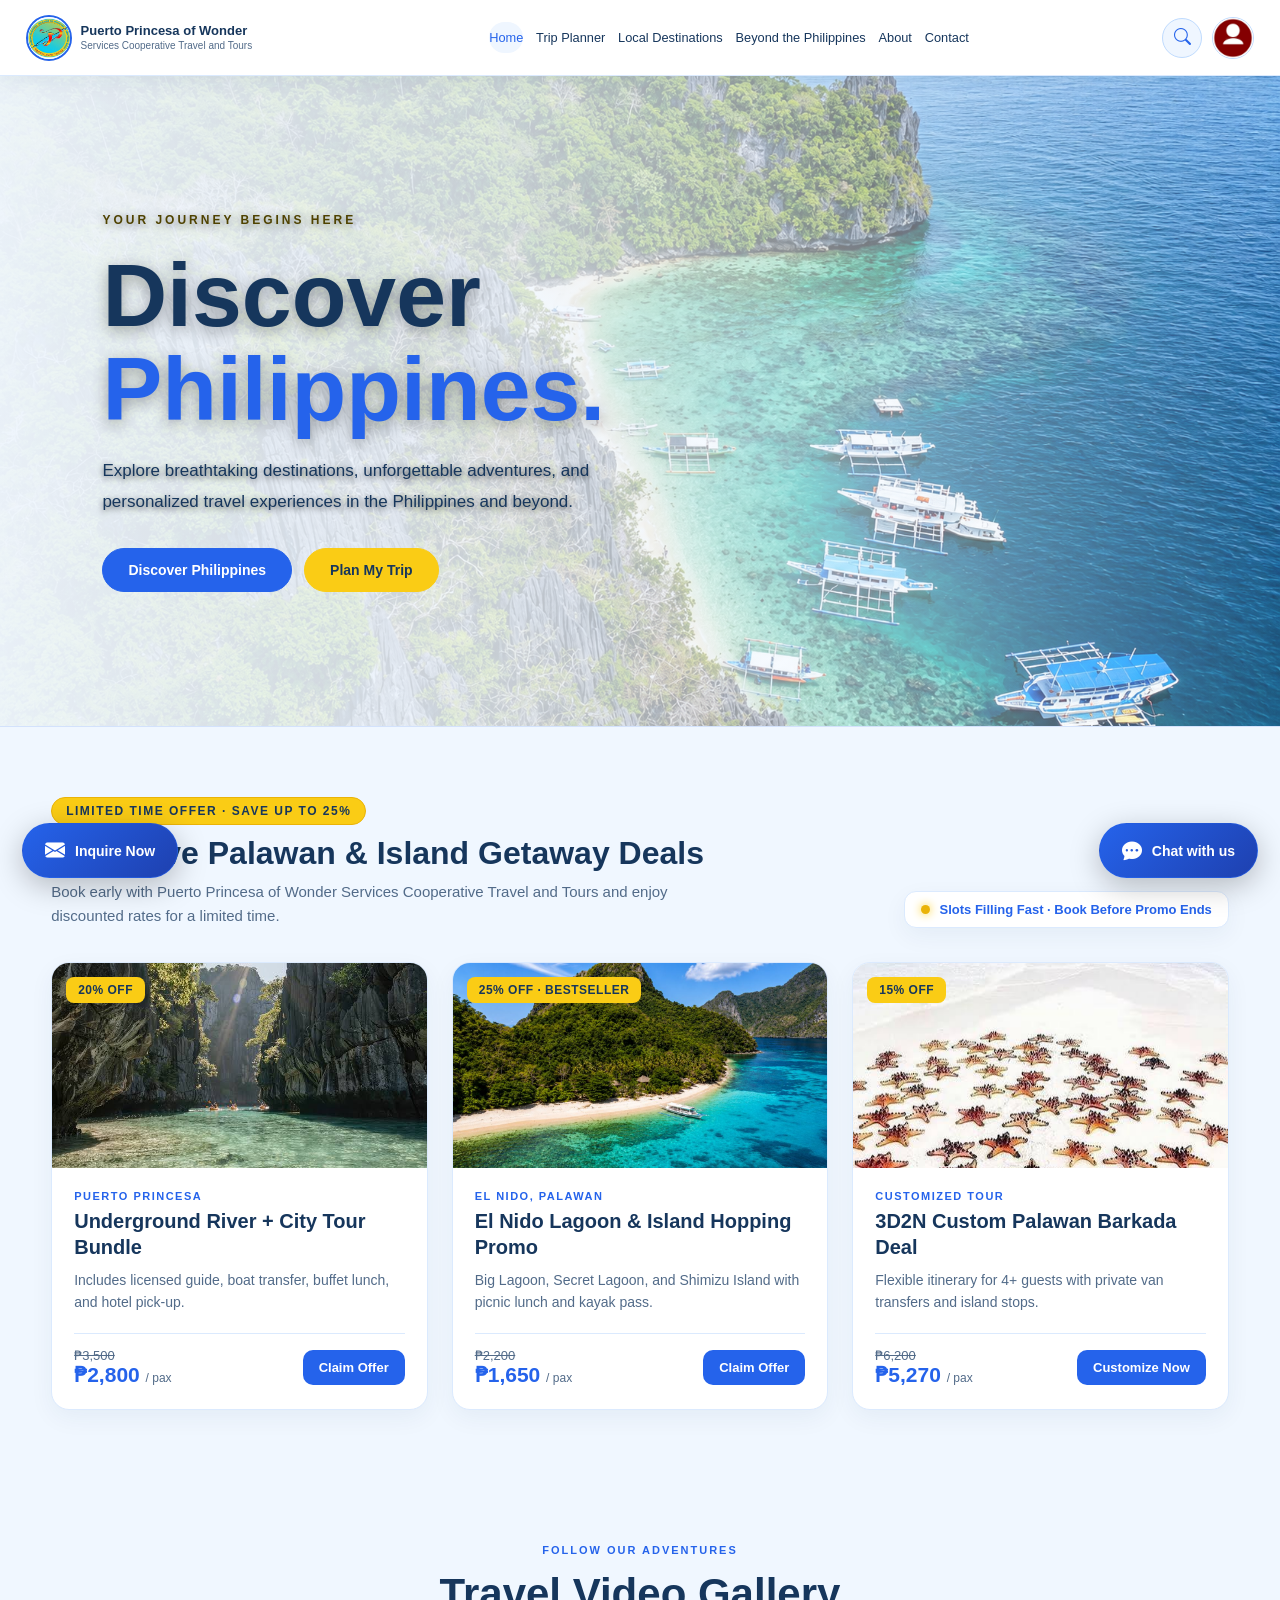
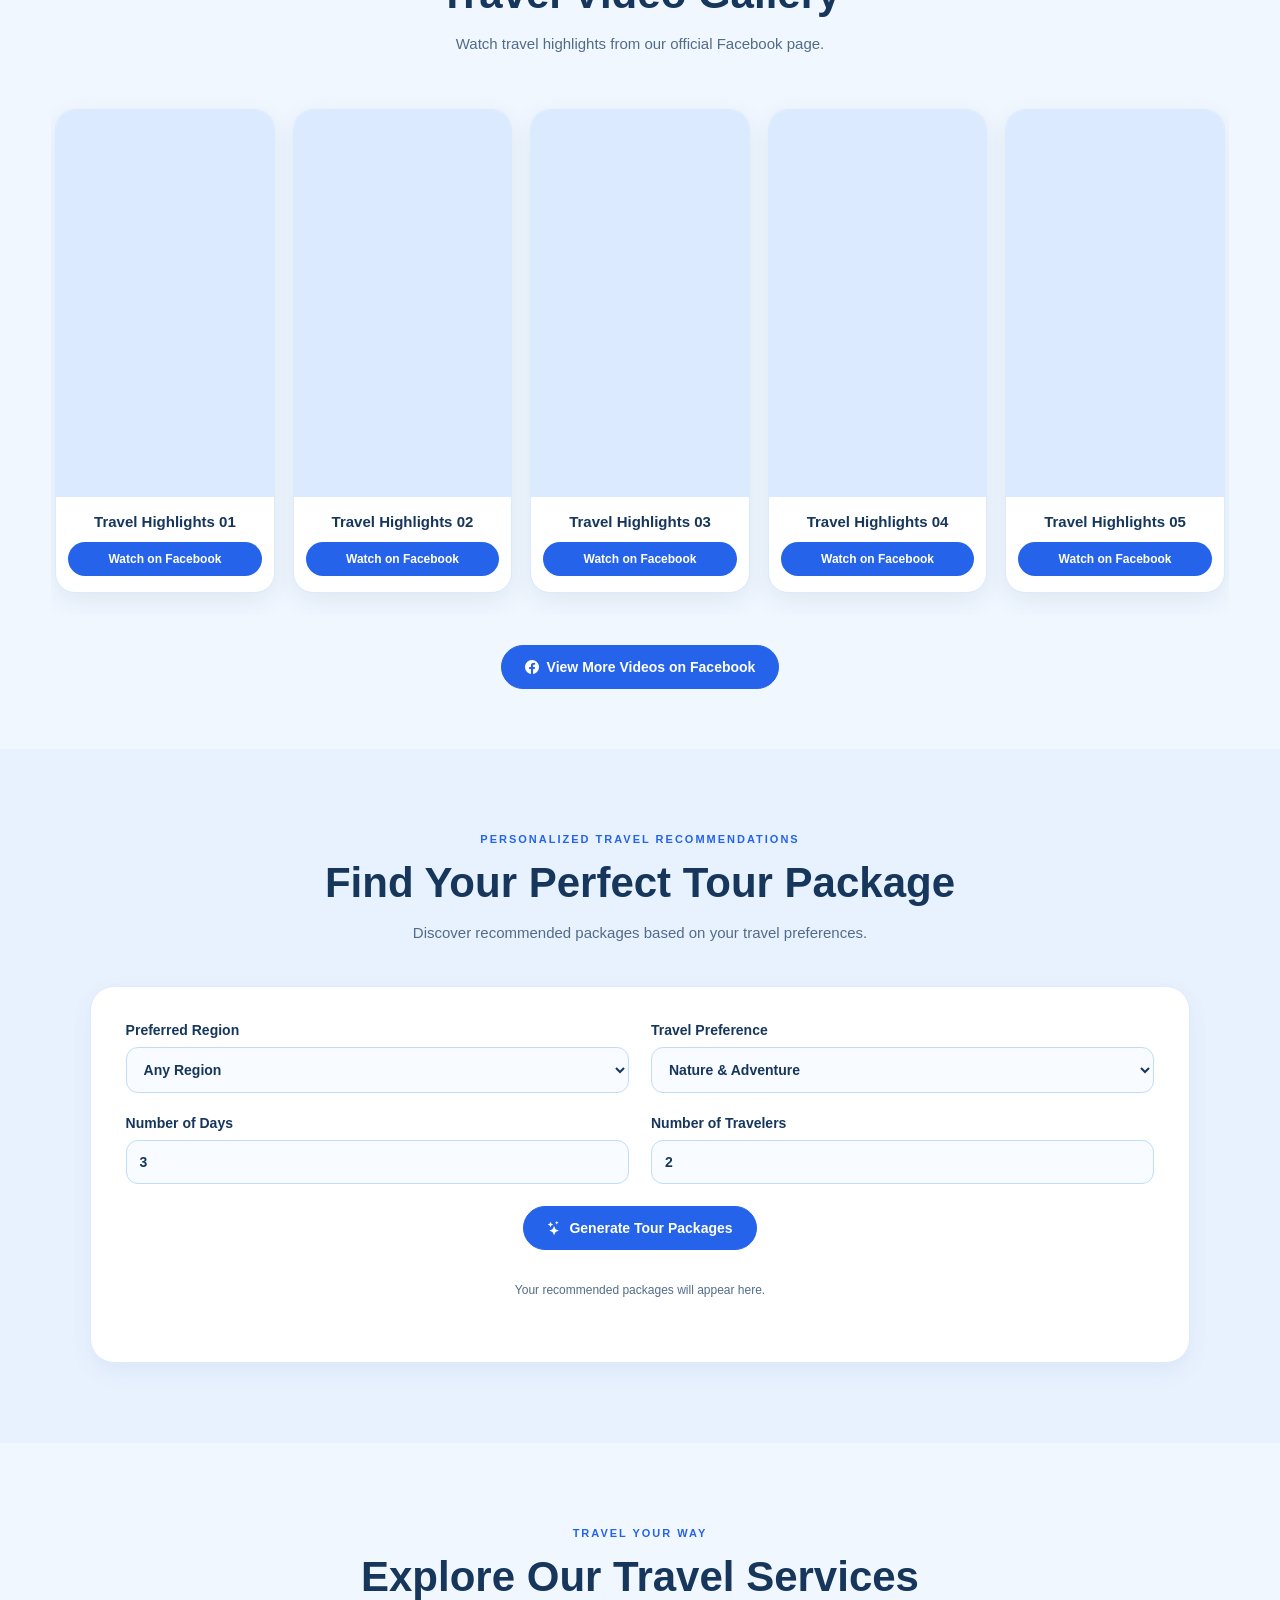
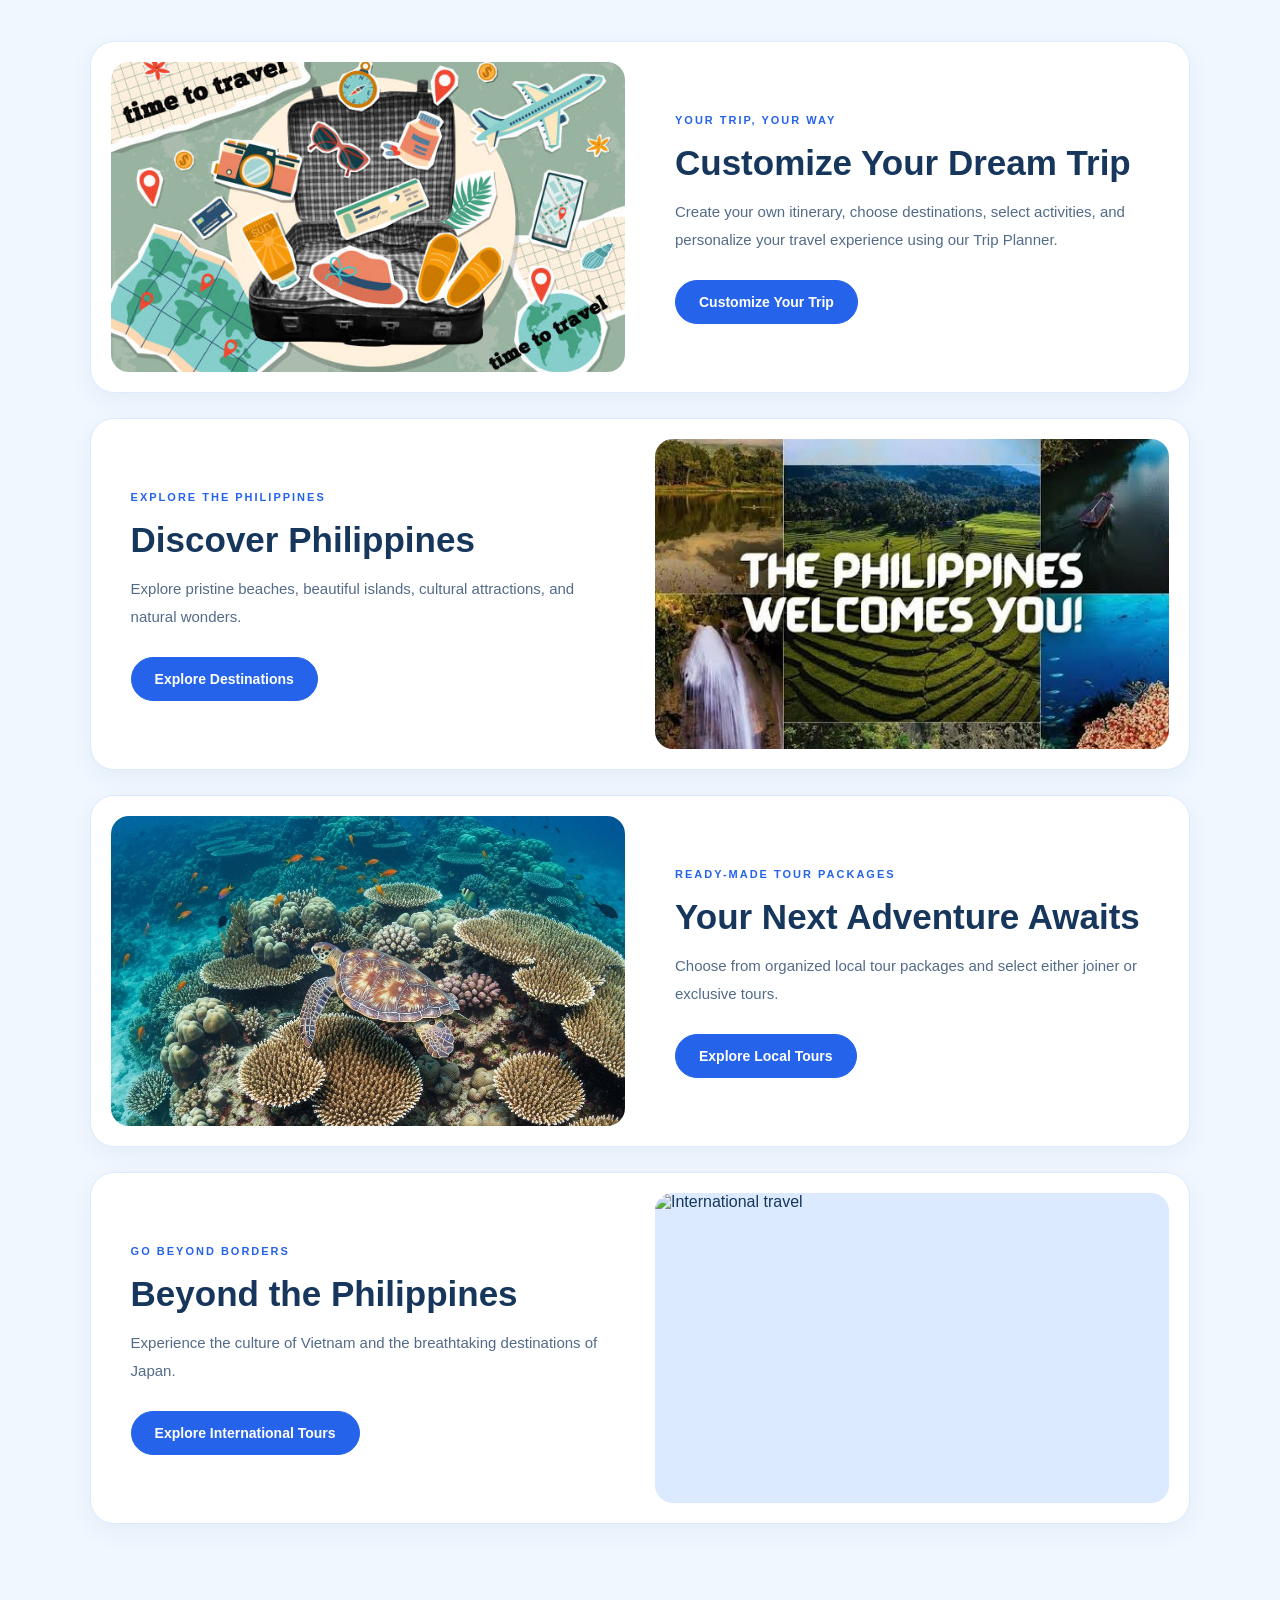
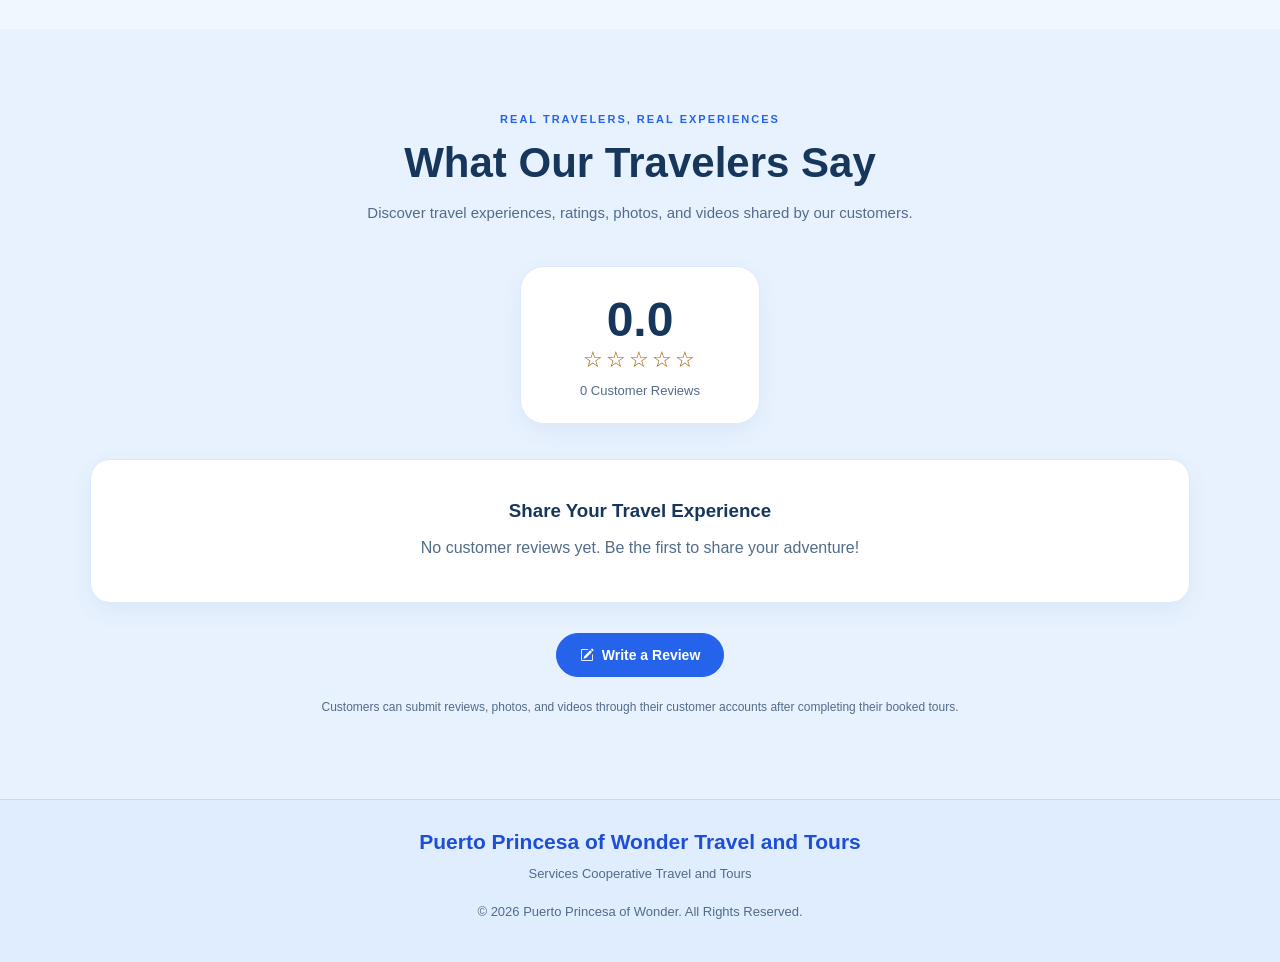
==== commit 99dc2eac: "Updated travel and tours website" ====
--- a/index.html
+++ b/index.html
@@ -188,32 +188,19 @@
         </div>
       </section>
 
-      <!-- RECOMMENDED POPULAR DESTINATIONS -->
-
-      <section class="landing-section" id="popular-destinations">
+      
+      <!-- FACEBOOK TRAVEL VIDEO GALLERY -->
+      <section class="landing-section" id="facebook-videos">
         <div class="landing-heading">
-          <span>EXPLORE MORE, SPEND LESS</span>
-
-          <h2>Recommended Popular Destinations</h2>
-
-          <p>Discover featured destinations and exciting travel offers.</p>
-        </div>
-
-        <div class="landing-grid" id="popular-grid"></div>
-
-        <p class="landing-note">
-          Sample promotional rates. Contact us for confirmed prices and
-          availability.
-        </p>
-
+          <span>FOLLOW OUR ADVENTURES</span>
+          <h2>Travel Video Gallery</h2>
+          <p>Watch travel highlights from our official Facebook page.</p>
+        </div>
+        <div class="fb-gallery-container">
+          <div class="facebook-video-grid" id="facebook-video-grid"></div>
+        </div>
         <div class="home-actions center">
-          <a href="local-destinations.html" class="home-btn">
-            View All Destinations
-          </a>
-
-          <a href="beyond-philippines.html" class="home-btn outline">
-            Explore International Tours
-          </a>
+          <a class="home-btn" href="https://www.facebook.com/puertoprincesaislandsofwonderTours/videos/" target="_blank" rel="noopener noreferrer"><i class="bi bi-facebook"></i> View More Videos on Facebook</a>
         </div>
       </section>
 
@@ -440,52 +427,7 @@
         </p>
       </section>
 
-      <!-- FACEBOOK VIDEOS -->
-
-      <section class="landing-section" id="facebook-videos">
-        <div class="landing-heading">
-          <span>FOLLOW OUR ADVENTURES</span>
-
-          <h2>Travel Stories & Videos</h2>
-
-          <p>Watch travel highlights from our official Facebook page.</p>
-        </div>
-
-        <div class="landing-glass facebook-panel">
-          <i class="bi bi-facebook facebook-logo"></i>
-
-          <h2>Puerto Princesa of Wonder Travel and Tours</h2>
-
-          <p>
-            Discover travel experiences, destination highlights, and our latest
-            announcements.
-          </p>
-
-          <div class="facebook-video-grid" id="facebook-video-grid"></div>
-
-          <div class="home-actions center">
-            <a
-              href="https://www.facebook.com/puertoprincesaislandsofwonderTours/videos/"
-              target="_blank"
-              rel="noopener noreferrer"
-              class="home-btn"
-            >
-              <i class="bi bi-play-circle"></i>
-
-              Watch Facebook Videos
-            </a>
-
-            <a
-              href="https://www.facebook.com/puertoprincesaislandsofwonderTours"
-              target="_blank"
-              rel="noopener noreferrer"
-              class="home-btn outline"
-            >
-              Visit Facebook Page
-            </a>
-          </div>
-        </div>
-      </section>
+
     </main>
 
     <!-- FOOTER -->
--- a/home.css
+++ b/home.css
@@ -3317,3 +3317,20 @@
 body > footer{background:#e0edff;color:var(--navy);border-top:1px solid #bfdbfe}
 body > footer .footer-brand{color:#1d4ed8}
 body > footer p,body > footer .copyright{color:var(--muted)}
+
+/* FACEBOOK TRAVEL VIDEO GALLERY */
+#facebook-videos { width:100%; max-width:none; padding:60px 4%; background:#f0f7ff; }
+.fb-gallery-container { max-width:1600px; margin:auto; overflow-x:auto; padding:12px 4px 22px; }
+#facebook-videos .facebook-video-grid { display:grid; grid-template-columns:repeat(5,minmax(0,1fr)); min-width:1000px; gap:18px; margin:0; }
+.fb-video-card { min-width:0; background:white; border:1px solid #dbeafe; border-radius:20px; overflow:hidden; box-shadow:0 8px 25px #16365c14; transition:transform .3s,border-color .3s; }
+.fb-video-card:hover { transform:translateY(-6px); border-color:#facc15; }
+.fb-video-player { aspect-ratio:9/16; background:#dbeafe; overflow:hidden; }
+#facebook-videos .fb-video-player iframe { display:block; width:100%; height:100%; aspect-ratio:auto; border:0; border-radius:0; }
+.fb-video-placeholder { height:100%; display:flex; flex-direction:column; align-items:center; justify-content:center; gap:12px; padding:15px; text-align:center; color:#2563eb; background:linear-gradient(145deg,#eff6ff,#dbeafe); }
+.fb-video-placeholder i { font-size:48px; }
+.fb-video-info { padding:16px 12px; text-align:center; color:#16365c; }
+.fb-video-info h3 { font-size:15px; margin-bottom:12px; }
+.fb-watch-link { display:block; padding:10px; border-radius:25px; background:#2563eb; color:white; text-decoration:none; font-size:12px; font-weight:700; }
+.fb-watch-link:hover { background:#facc15; color:#16365c; }
+@media(max-width:768px) { #facebook-videos .facebook-video-grid { grid-template-columns:repeat(5,220px); min-width:max-content; gap:14px; } .fb-gallery-container { scroll-snap-type:x mandatory; } .fb-video-card { scroll-snap-align:start; } }
+@media(prefers-reduced-motion:reduce) { .fb-video-card { transition:none; } }
